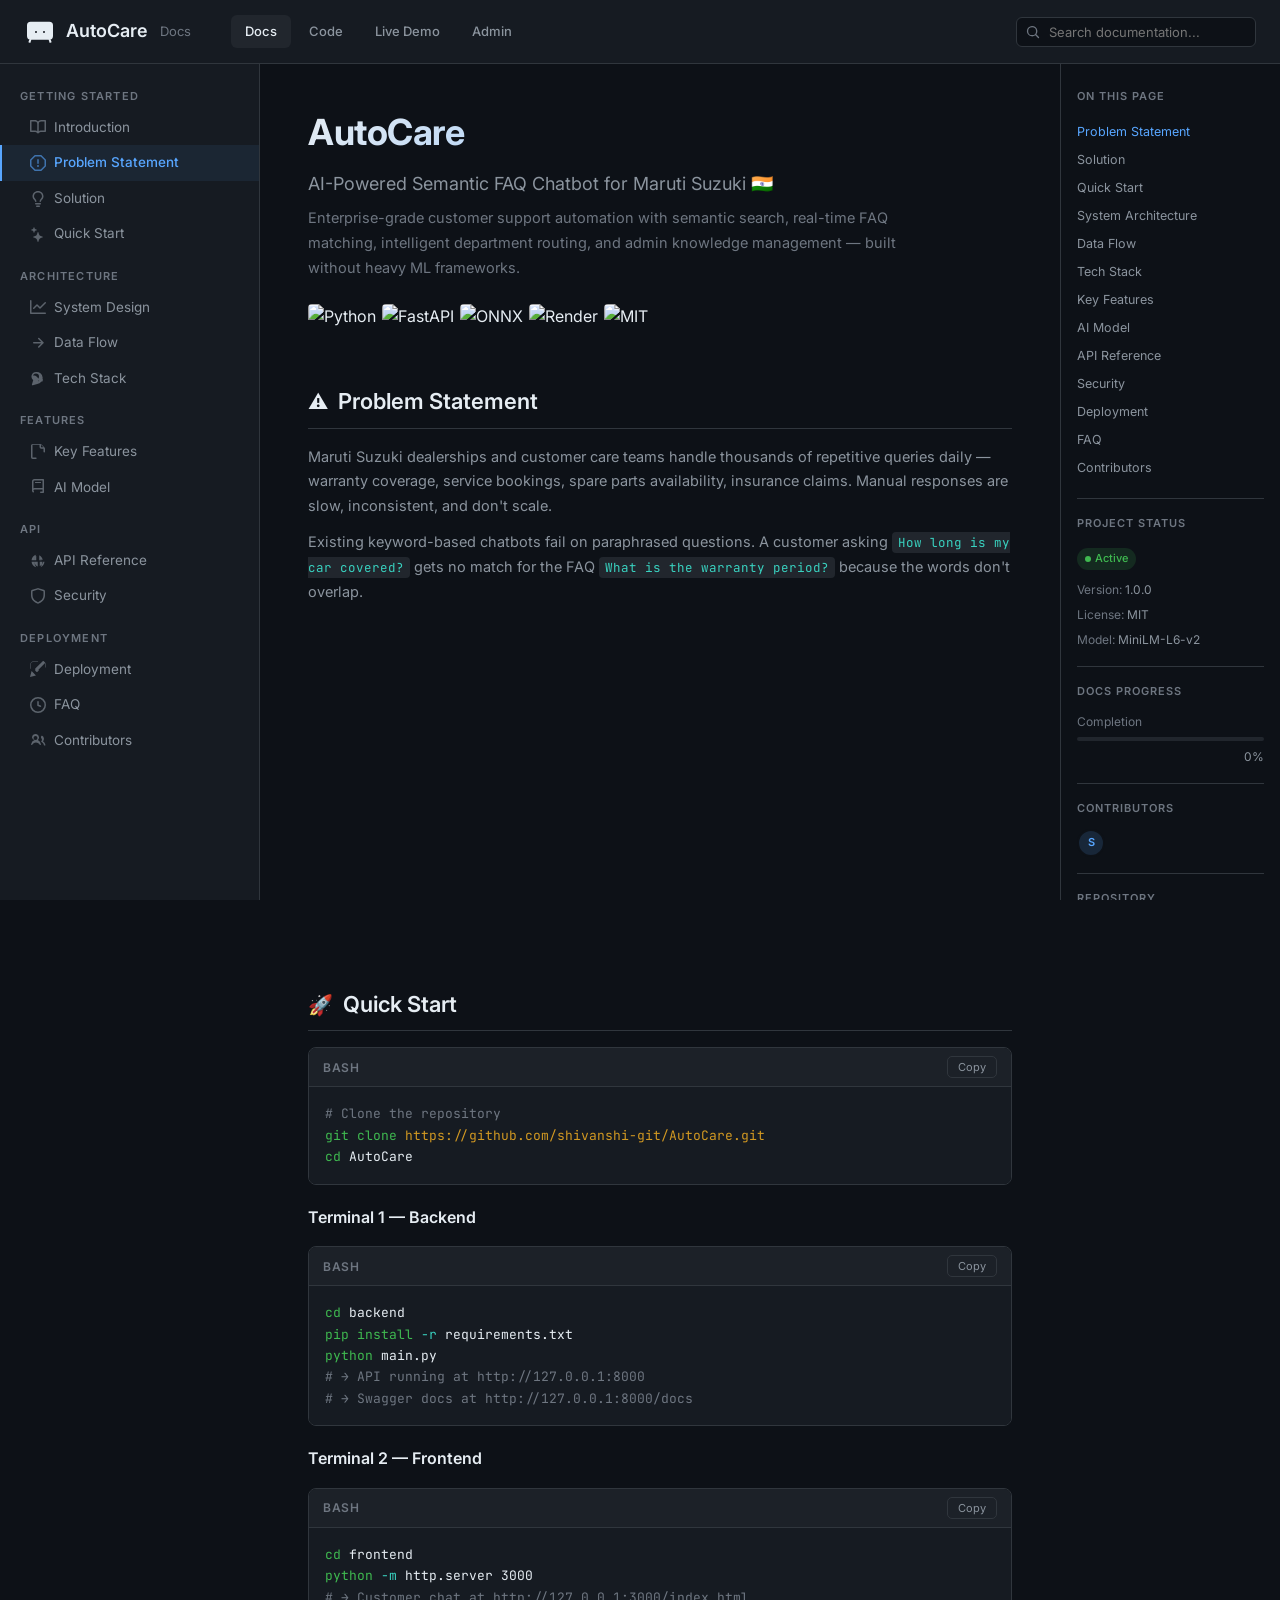
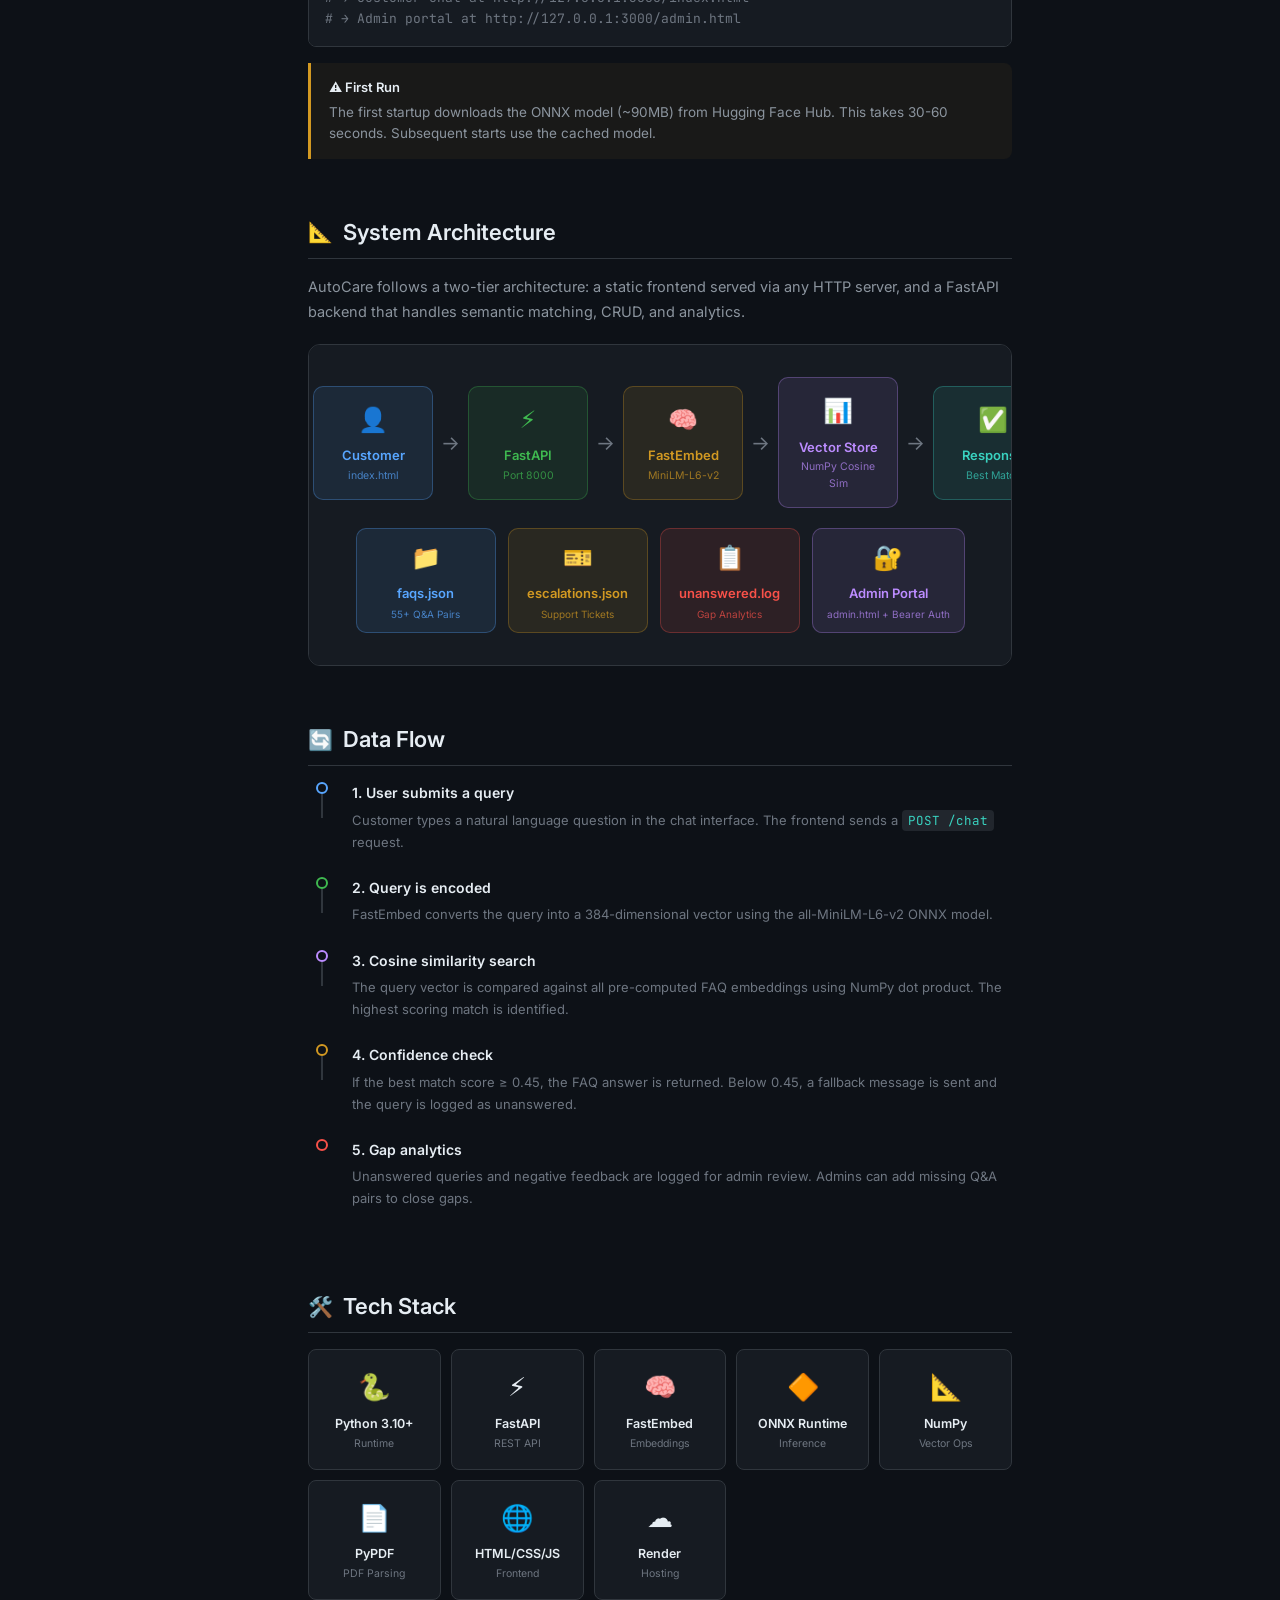
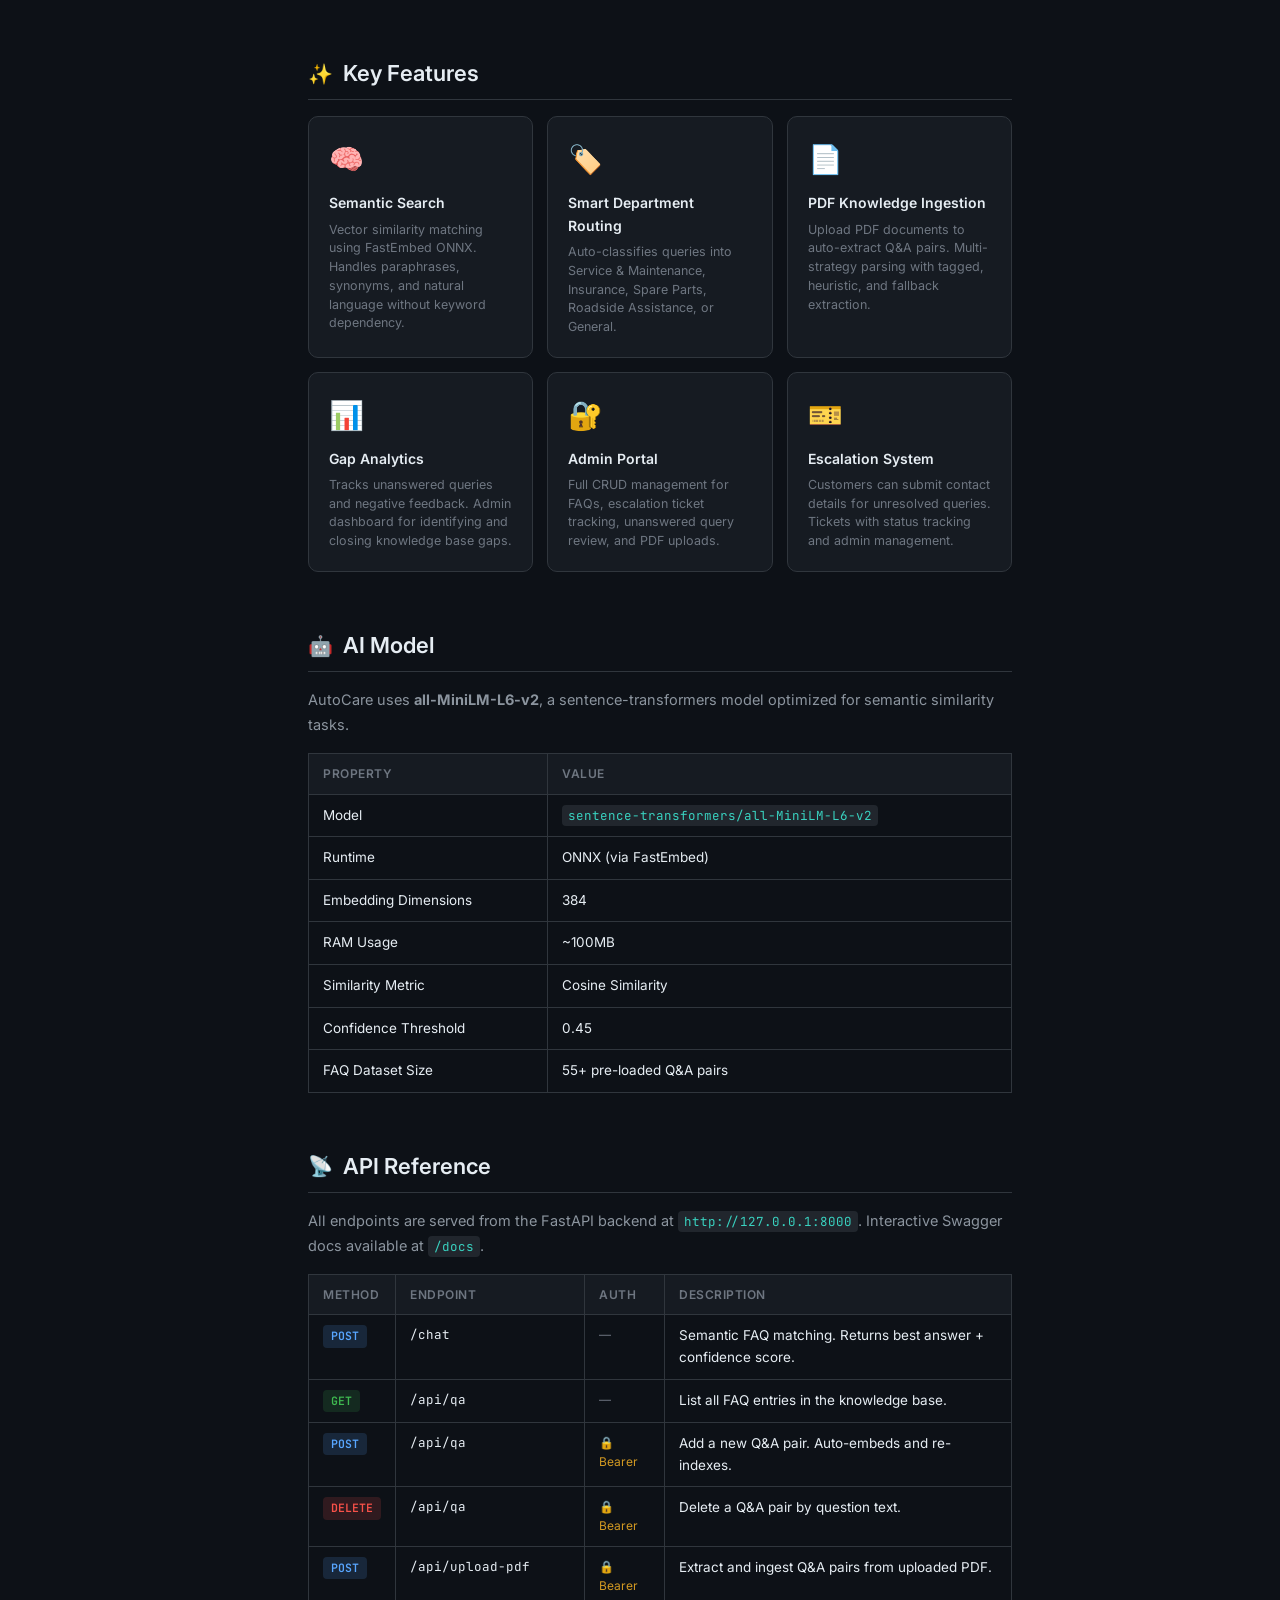
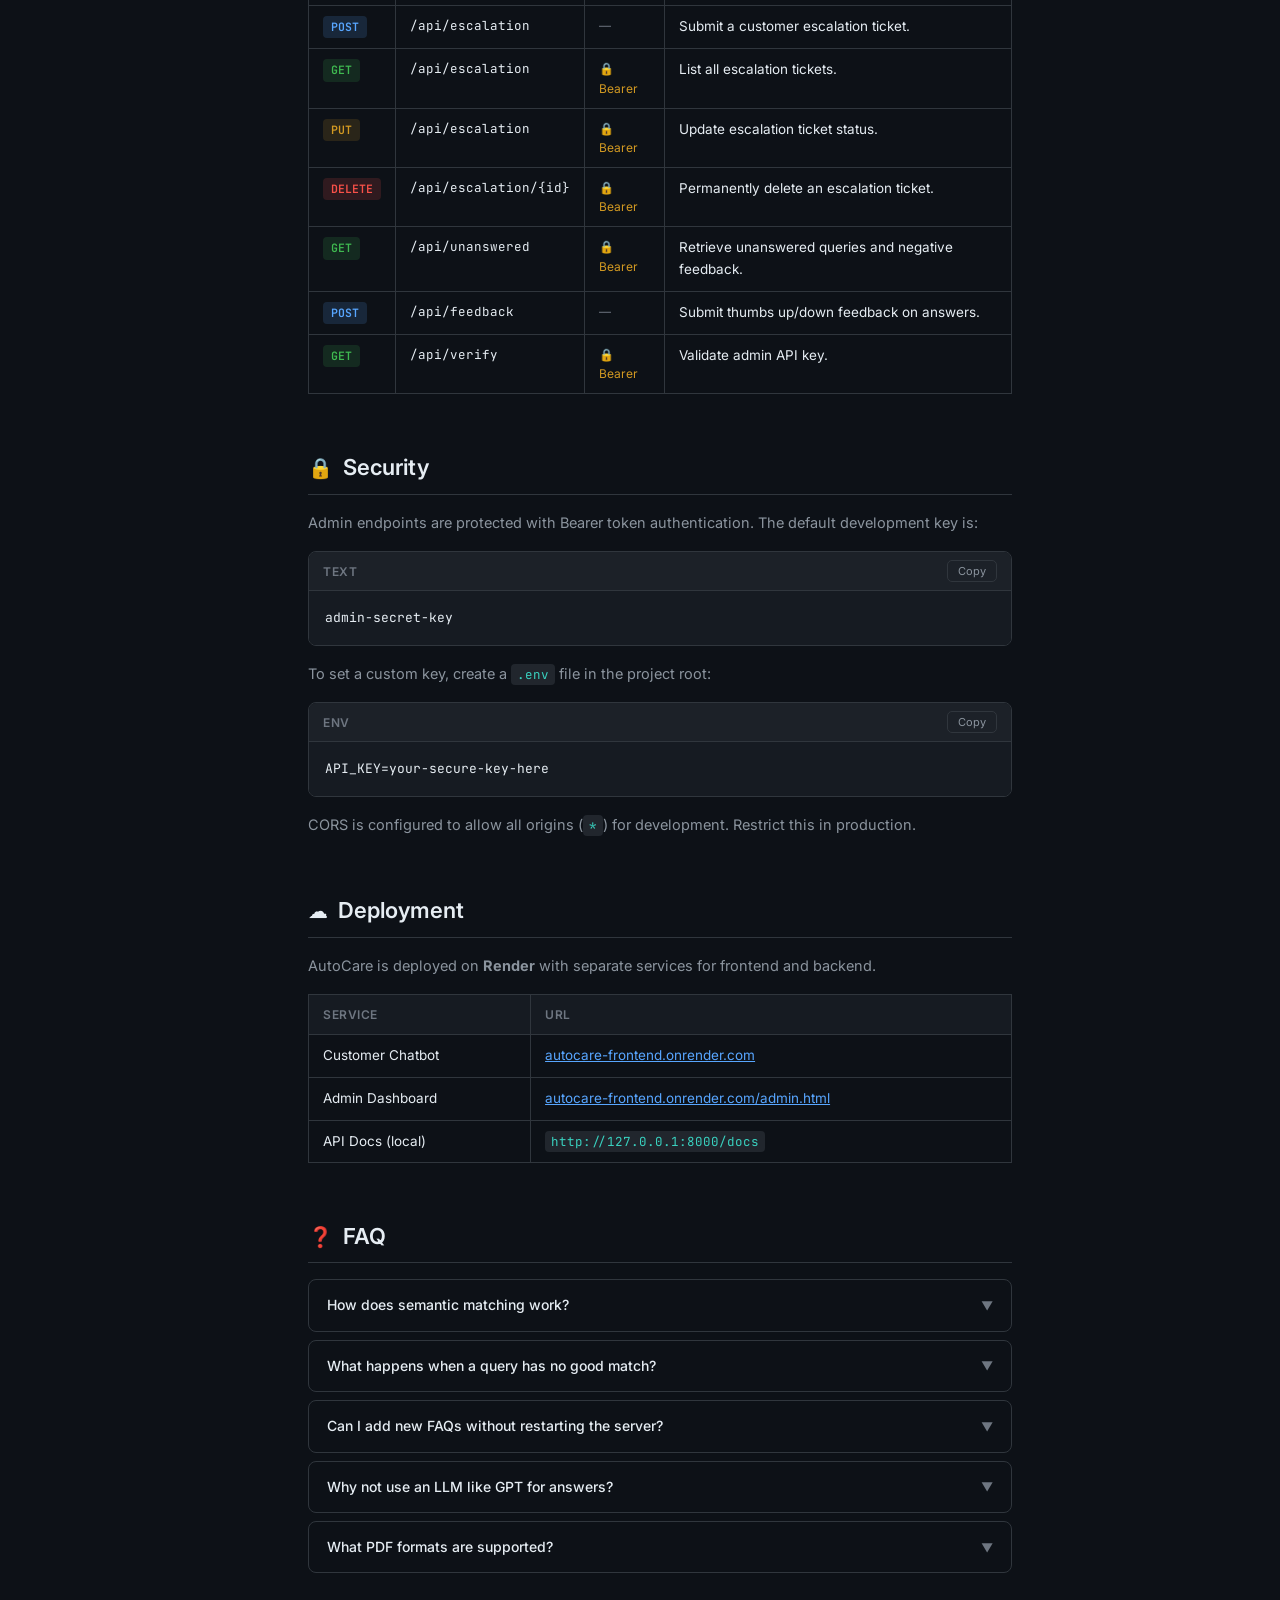
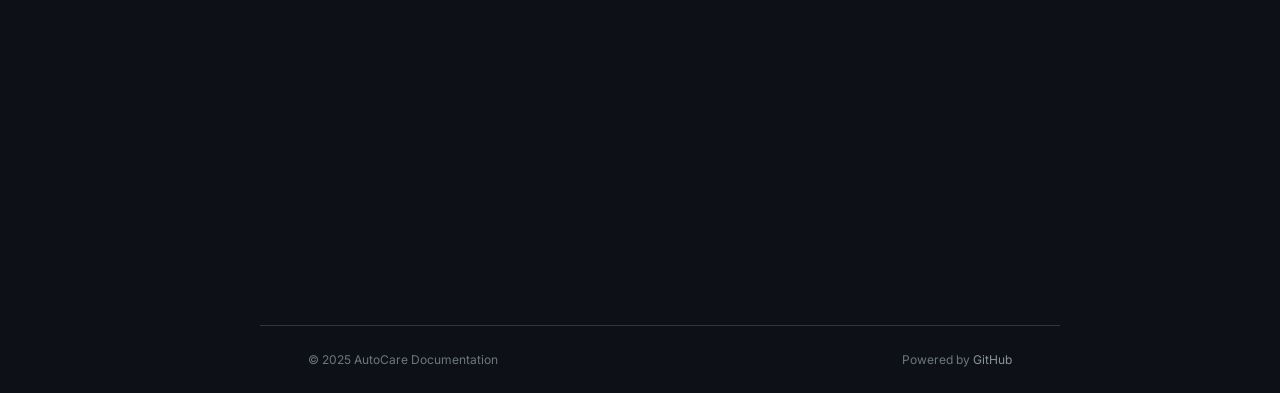
==== docs/index.html @ 1a8a2059 "Add interactive documentation site" ====
<!DOCTYPE html>
<html lang="en">
<head>
<meta charset="UTF-8">
<meta name="viewport" content="width=device-width, initial-scale=1.0">
<title>AutoCare Docs — AI-Powered FAQ Chatbot</title>
<meta name="description" content="Documentation for AutoCare — semantic FAQ matching chatbot and admin portal for Maruti Suzuki.">
<link rel="preconnect" href="https://fonts.googleapis.com">
<link href="https://fonts.googleapis.com/css2?family=Inter:wght@300;400;500;600;700&family=JetBrains+Mono:wght@400;500&display=swap" rel="stylesheet">
<style>
*,*::before,*::after{box-sizing:border-box;margin:0;padding:0}
:root{
  --bg:#0d1117;--bg-secondary:#161b22;--bg-tertiary:#1c2128;--bg-card:#21262d;
  --border:#30363d;--border-light:#484f58;
  --text:#e6edf3;--text-secondary:#8b949e;--text-muted:#6e7681;
  --accent:#58a6ff;--accent-green:#3fb950;--accent-purple:#bc8cff;
  --accent-orange:#d29922;--accent-red:#f85149;--accent-cyan:#39d2c0;
  --accent-pink:#f778ba;
  --code-bg:#161b22;
  --sidebar-w:260px;--right-sidebar-w:220px;--nav-h:64px;
  --font:'Inter',system-ui,-apple-system,sans-serif;
  --mono:'JetBrains Mono','Fira Code',monospace;
}
html{scroll-behavior:smooth;scroll-padding-top:80px}
body{font-family:var(--font);background:var(--bg);color:var(--text);line-height:1.6;overflow-x:hidden}

/* ===== LOADER ===== */
#loader{position:fixed;inset:0;background:var(--bg);z-index:9999;display:flex;align-items:center;justify-content:center;flex-direction:column;gap:20px;transition:opacity .5s,visibility .5s}
#loader.hidden{opacity:0;visibility:hidden}
.loader-spinner{width:44px;height:44px;border:3px solid var(--border);border-top-color:var(--accent);border-radius:50%;animation:spin .8s linear infinite}
.loader-text{color:var(--text-secondary);font-size:14px;letter-spacing:1px}
@keyframes spin{to{transform:rotate(360deg)}}

/* ===== TOP NAV ===== */
.topnav{position:fixed;top:0;left:0;right:0;height:var(--nav-h);background:var(--bg-secondary);border-bottom:1px solid var(--border);display:flex;align-items:center;padding:0 24px;z-index:100;gap:16px;backdrop-filter:blur(12px)}
.topnav-logo{display:flex;align-items:center;gap:10px;text-decoration:none;color:var(--text);font-weight:600;font-size:18px;flex-shrink:0}
.topnav-logo svg{width:32px;height:32px;fill:var(--text)}
.topnav-tabs{display:flex;gap:4px;margin-left:24px}
.topnav-tab{padding:6px 14px;color:var(--text-secondary);text-decoration:none;font-size:13px;font-weight:500;border-radius:6px;transition:all .2s}
.topnav-tab:hover{background:var(--bg-card);color:var(--text)}
.topnav-tab.active{color:var(--text);background:var(--bg-card)}
.topnav-search{margin-left:auto;position:relative;flex-shrink:0}
.topnav-search input{background:var(--bg);border:1px solid var(--border);border-radius:6px;padding:6px 12px 6px 32px;color:var(--text);font-size:13px;width:240px;outline:none;font-family:var(--font);transition:border-color .2s}
.topnav-search input:focus{border-color:var(--accent)}
.topnav-search svg{position:absolute;left:10px;top:50%;transform:translateY(-50%);width:14px;height:14px;fill:var(--text-muted)}

/* ===== LAYOUT ===== */
.layout{display:flex;margin-top:var(--nav-h);min-height:calc(100vh - var(--nav-h))}

/* ===== LEFT SIDEBAR ===== */
.sidebar{position:fixed;top:var(--nav-h);left:0;width:var(--sidebar-w);height:calc(100vh - var(--nav-h));background:var(--bg-secondary);border-right:1px solid var(--border);overflow-y:auto;padding:16px 0;z-index:50;transition:transform .3s}
.sidebar::-webkit-scrollbar{width:4px}
.sidebar::-webkit-scrollbar-thumb{background:var(--border);border-radius:4px}
.sidebar-group{margin-bottom:8px}
.sidebar-group-title{padding:8px 20px 4px;font-size:11px;font-weight:600;text-transform:uppercase;letter-spacing:1.2px;color:var(--text-muted)}
.sidebar-link{display:flex;align-items:center;gap:8px;padding:7px 20px 7px 28px;font-size:13.5px;color:var(--text-secondary);text-decoration:none;border-left:2px solid transparent;transition:all .15s;cursor:pointer}
.sidebar-link:hover{color:var(--text);background:rgba(88,166,255,.06)}
.sidebar-link.active{color:var(--accent);border-left-color:var(--accent);background:rgba(88,166,255,.08);font-weight:500}
.sidebar-link svg{width:16px;height:16px;flex-shrink:0;opacity:.6}

/* ===== MAIN CONTENT ===== */
.main{margin-left:var(--sidebar-w);margin-right:var(--right-sidebar-w);flex:1;padding:40px 48px 80px;max-width:900px;min-width:0}

/* ===== RIGHT SIDEBAR ===== */
.right-sidebar{position:fixed;top:var(--nav-h);right:0;width:var(--right-sidebar-w);height:calc(100vh - var(--nav-h));padding:24px 16px;overflow-y:auto;border-left:1px solid var(--border);background:var(--bg)}
.right-sidebar::-webkit-scrollbar{width:4px}
.right-sidebar::-webkit-scrollbar-thumb{background:var(--border);border-radius:4px}
.right-title{font-size:11px;font-weight:600;text-transform:uppercase;letter-spacing:1px;color:var(--text-muted);margin-bottom:12px}
.right-link{display:block;padding:4px 0;font-size:12.5px;color:var(--text-secondary);text-decoration:none;transition:color .15s}
.right-link:hover,.right-link.active{color:var(--accent)}
.right-divider{border:none;border-top:1px solid var(--border);margin:16px 0}
.right-meta{font-size:12px;color:var(--text-muted);margin-bottom:6px}
.right-meta span{color:var(--text-secondary)}
.status-badge{display:inline-flex;align-items:center;gap:4px;font-size:11px;font-weight:500;padding:2px 8px;border-radius:12px;background:rgba(63,185,80,.15);color:var(--accent-green)}
.status-dot{width:6px;height:6px;border-radius:50%;background:var(--accent-green);animation:pulse-dot 2s infinite}
@keyframes pulse-dot{0%,100%{opacity:1}50%{opacity:.4}}
.contributor-row{display:flex;gap:-4px;margin-top:8px}
.contributor-avatar{width:28px;height:28px;border-radius:50%;background:var(--bg-card);border:2px solid var(--bg);display:flex;align-items:center;justify-content:center;font-size:11px;font-weight:600;color:var(--accent);margin-left:-6px}
.contributor-avatar:first-child{margin-left:0}
.progress-bar{height:4px;background:var(--bg-card);border-radius:4px;overflow:hidden;margin:6px 0}
.progress-fill{height:100%;border-radius:4px;background:linear-gradient(90deg,var(--accent),var(--accent-green));transition:width 1.5s ease}

/* ===== SECTION STYLES ===== */
.section{margin-bottom:56px;opacity:0;transform:translateY(16px);transition:opacity .5s,transform .5s}
.section.visible{opacity:1;transform:translateY(0)}

h1{font-size:36px;font-weight:700;letter-spacing:-.5px;margin-bottom:8px;background:linear-gradient(135deg,var(--text),var(--accent));-webkit-background-clip:text;-webkit-text-fill-color:transparent;background-clip:text}
.subtitle{font-size:18px;color:var(--text-secondary);font-weight:400;margin-bottom:8px}
.description{font-size:14.5px;color:var(--text-muted);line-height:1.7;margin-bottom:24px;max-width:640px}
h2{font-size:22px;font-weight:600;margin-bottom:16px;padding-bottom:8px;border-bottom:1px solid var(--border);display:flex;align-items:center;gap:10px}
h2 .section-icon{font-size:20px}
h3{font-size:16px;font-weight:600;margin:20px 0 10px;color:var(--text)}
p{font-size:14.5px;color:var(--text-secondary);margin-bottom:12px;line-height:1.7}

/* ===== BADGE ROW ===== */
.badge-row{display:flex;flex-wrap:wrap;gap:6px;margin-bottom:28px}
.badge{height:24px;border-radius:4px}

/* ===== ARCHITECTURE DIAGRAM ===== */
.arch-diagram{background:var(--bg-secondary);border:1px solid var(--border);border-radius:12px;padding:32px 24px;margin:20px 0;overflow-x:auto}
.arch-flow{display:flex;align-items:center;justify-content:center;gap:0;flex-wrap:nowrap;min-width:700px}
.arch-node{padding:14px 18px;border-radius:10px;text-align:center;min-width:120px;position:relative;border:1px solid;transition:transform .2s,box-shadow .2s}
.arch-node:hover{transform:translateY(-2px);box-shadow:0 8px 24px rgba(0,0,0,.3)}
.arch-node .node-icon{font-size:24px;margin-bottom:6px}
.arch-node .node-title{font-size:13px;font-weight:600;margin-bottom:2px}
.arch-node .node-sub{font-size:10.5px;opacity:.7}
.node-blue{background:rgba(88,166,255,.1);border-color:rgba(88,166,255,.3);color:var(--accent)}
.node-green{background:rgba(63,185,80,.1);border-color:rgba(63,185,80,.3);color:var(--accent-green)}
.node-orange{background:rgba(210,153,34,.1);border-color:rgba(210,153,34,.3);color:var(--accent-orange)}
.node-purple{background:rgba(188,140,255,.1);border-color:rgba(188,140,255,.3);color:var(--accent-purple)}
.node-cyan{background:rgba(57,210,192,.1);border-color:rgba(57,210,192,.3);color:var(--accent-cyan)}
.node-red{background:rgba(248,81,73,.1);border-color:rgba(248,81,73,.3);color:var(--accent-red)}
.arch-arrow{color:var(--text-muted);font-size:20px;padding:0 8px;flex-shrink:0}
.arch-storage{display:flex;gap:12px;justify-content:center;margin-top:20px;flex-wrap:wrap}
.arch-storage .arch-node{min-width:140px;padding:10px 14px}
.arch-storage .node-sub{font-size:10px}

/* ===== FEATURE CARDS ===== */
.feature-grid{display:grid;grid-template-columns:repeat(auto-fit,minmax(220px,1fr));gap:14px;margin:16px 0}
.feature-card{background:var(--bg-secondary);border:1px solid var(--border);border-radius:10px;padding:20px;transition:all .25s;cursor:default;position:relative;overflow:hidden}
.feature-card::before{content:'';position:absolute;top:0;left:0;right:0;height:2px;background:linear-gradient(90deg,var(--accent),var(--accent-green));opacity:0;transition:opacity .25s}
.feature-card:hover{border-color:var(--border-light);transform:translateY(-2px);box-shadow:0 8px 24px rgba(0,0,0,.2)}
.feature-card:hover::before{opacity:1}
.feature-icon{font-size:28px;margin-bottom:10px}
.feature-card h4{font-size:14px;font-weight:600;margin-bottom:6px}
.feature-card p{font-size:12.5px;color:var(--text-muted);margin:0;line-height:1.5}

/* ===== CODE BLOCKS ===== */
.code-block{position:relative;margin:16px 0;border-radius:8px;overflow:hidden;border:1px solid var(--border)}
.code-header{display:flex;align-items:center;justify-content:space-between;padding:8px 14px;background:var(--bg-tertiary);border-bottom:1px solid var(--border);font-size:12px;color:var(--text-muted)}
.code-header .lang{font-weight:600;text-transform:uppercase;letter-spacing:.5px}
.copy-btn{background:none;border:1px solid var(--border);border-radius:5px;color:var(--text-secondary);font-size:11px;padding:3px 10px;cursor:pointer;font-family:var(--font);transition:all .2s}
.copy-btn:hover{border-color:var(--accent);color:var(--accent)}
.copy-btn.copied{color:var(--accent-green);border-color:var(--accent-green)}
pre{background:var(--code-bg);padding:16px;overflow-x:auto;margin:0;font-family:var(--mono);font-size:13px;line-height:1.65;color:var(--text)}
pre .comment{color:var(--text-muted)}
pre .cmd{color:var(--accent-green)}
pre .flag{color:var(--accent-cyan)}
pre .url{color:var(--accent-orange)}
pre .string{color:var(--accent-cyan)}

/* ===== TABLES ===== */
.api-table{width:100%;border-collapse:collapse;font-size:13.5px;margin:16px 0}
.api-table th{text-align:left;padding:10px 14px;background:var(--bg-secondary);border:1px solid var(--border);font-weight:600;font-size:12px;text-transform:uppercase;letter-spacing:.5px;color:var(--text-muted)}
.api-table td{padding:10px 14px;border:1px solid var(--border);vertical-align:top}
.api-table tr:hover td{background:rgba(88,166,255,.03)}
.method{font-family:var(--mono);font-size:11.5px;font-weight:600;padding:2px 8px;border-radius:4px;display:inline-block}
.method-get{background:rgba(63,185,80,.15);color:var(--accent-green)}
.method-post{background:rgba(88,166,255,.15);color:var(--accent)}
.method-put{background:rgba(210,153,34,.15);color:var(--accent-orange)}
.method-delete{background:rgba(248,81,73,.15);color:var(--accent-red)}
.api-path{font-family:var(--mono);font-size:12.5px;color:var(--text)}
.auth-yes{color:var(--accent-orange);font-size:12px}
.auth-no{color:var(--text-muted);font-size:12px}

/* ===== TECH STACK ===== */
.tech-grid{display:grid;grid-template-columns:repeat(auto-fill,minmax(130px,1fr));gap:10px;margin:16px 0}
.tech-card{background:var(--bg-secondary);border:1px solid var(--border);border-radius:8px;padding:16px 12px;text-align:center;transition:all .2s}
.tech-card:hover{border-color:var(--border-light);transform:translateY(-1px)}
.tech-card .tech-emoji{font-size:26px;margin-bottom:6px}
.tech-card .tech-name{font-size:12.5px;font-weight:600;margin-bottom:2px}
.tech-card .tech-desc{font-size:10.5px;color:var(--text-muted)}

/* ===== DATA FLOW ===== */
.flow-steps{display:flex;flex-direction:column;gap:0;margin:16px 0}
.flow-step{display:flex;align-items:flex-start;gap:16px;position:relative}
.flow-step-line{width:28px;display:flex;flex-direction:column;align-items:center;flex-shrink:0}
.flow-dot{width:12px;height:12px;border-radius:50%;border:2px solid var(--accent);background:var(--bg);z-index:1;flex-shrink:0}
.flow-dot.green{border-color:var(--accent-green)}
.flow-dot.purple{border-color:var(--accent-purple)}
.flow-dot.orange{border-color:var(--accent-orange)}
.flow-dot.red{border-color:var(--accent-red)}
.flow-connector{width:2px;flex:1;background:var(--border);min-height:24px}
.flow-content{padding-bottom:24px;flex:1}
.flow-content h4{font-size:14px;font-weight:600;margin-bottom:4px}
.flow-content p{font-size:13px;color:var(--text-muted);margin:0}

/* ===== ALERT/CALLOUT ===== */
.callout{border-left:3px solid;border-radius:0 8px 8px 0;padding:14px 18px;margin:16px 0;font-size:13.5px}
.callout-info{border-color:var(--accent);background:rgba(88,166,255,.06);color:var(--text-secondary)}
.callout-warn{border-color:var(--accent-orange);background:rgba(210,153,34,.06);color:var(--text-secondary)}
.callout-title{font-weight:600;color:var(--text);margin-bottom:4px;display:flex;align-items:center;gap:6px;font-size:13px}
.inline-code{font-family:var(--mono);font-size:12.5px;background:var(--bg-card);padding:2px 6px;border-radius:4px;color:var(--accent-cyan)}

/* ===== FAQ ===== */
.faq-item{border:1px solid var(--border);border-radius:8px;margin-bottom:8px;overflow:hidden;transition:border-color .2s}
.faq-item:hover{border-color:var(--border-light)}
.faq-q{padding:14px 18px;font-size:14px;font-weight:500;cursor:pointer;display:flex;align-items:center;justify-content:space-between;transition:background .15s;user-select:none}
.faq-q:hover{background:rgba(88,166,255,.04)}
.faq-arrow{font-size:12px;color:var(--text-muted);transition:transform .25s}
.faq-item.open .faq-arrow{transform:rotate(180deg)}
.faq-a{max-height:0;overflow:hidden;transition:max-height .3s ease;padding:0 18px}
.faq-item.open .faq-a{max-height:200px;padding:0 18px 14px}
.faq-a p{font-size:13px;color:var(--text-muted);margin:0}

/* ===== FOOTER ===== */
.footer{margin-left:var(--sidebar-w);margin-right:var(--right-sidebar-w);padding:24px 48px;border-top:1px solid var(--border);display:flex;align-items:center;justify-content:space-between;font-size:12px;color:var(--text-muted)}
.footer a{color:var(--text-secondary);text-decoration:none}
.footer a:hover{color:var(--accent)}

/* ===== SCROLLBAR ===== */
::-webkit-scrollbar{width:8px;height:8px}
::-webkit-scrollbar-track{background:var(--bg)}
::-webkit-scrollbar-thumb{background:var(--border);border-radius:4px}
::-webkit-scrollbar-thumb:hover{background:var(--border-light)}

/* ===== RESPONSIVE ===== */
@media(max-width:1100px){
  .right-sidebar{display:none}
  .main{margin-right:0}
}
@media(max-width:800px){
  .sidebar{transform:translateX(-100%)}
  .sidebar.mobile-open{transform:translateX(0)}
  .main{margin-left:0;padding:24px 20px 60px}
  .topnav-tabs{display:none}
  .footer{margin-left:0;margin-right:0;padding:24px 20px}
  .mobile-toggle{display:flex !important}
}
.mobile-toggle{display:none;background:none;border:none;color:var(--text);cursor:pointer;padding:4px}
</style>
</head>
<body>

<!-- LOADER -->
<div id="loader">
  <div class="loader-spinner"></div>
  <div class="loader-text">Loading AutoCare Docs</div>
</div>

<!-- TOP NAV -->
<nav class="topnav">
  <button class="mobile-toggle" onclick="document.querySelector('.sidebar').classList.toggle('mobile-open')">
    <svg width="20" height="20" viewBox="0 0 16 16" fill="currentColor"><path d="M1 2.75A.75.75 0 0 1 1.75 2h12.5a.75.75 0 0 1 0 1.5H1.75A.75.75 0 0 1 1 2.75Zm0 5A.75.75 0 0 1 1.75 7h12.5a.75.75 0 0 1 0 1.5H1.75A.75.75 0 0 1 1 7.75ZM1.75 12h12.5a.75.75 0 0 1 0 1.5H1.75a.75.75 0 0 1 0-1.5Z"/></svg>
  </button>
  <a href="#" class="topnav-logo">
    <svg viewBox="0 0 24 24" fill="none" stroke="currentColor" stroke-width="1.5"><path d="M5 17h14M5 17a2 2 0 0 1-2-2V7a2 2 0 0 1 2-2h14a2 2 0 0 1 2 2v8a2 2 0 0 1-2 2M5 17l-1 3m15-3l1 3M9 13.5a1.5 1.5 0 1 0 0-3 1.5 1.5 0 0 0 0 3ZM15 13.5a1.5 1.5 0 1 0 0-3 1.5 1.5 0 0 0 0 3Z"/></svg>
    AutoCare <span style="font-weight:400;color:var(--text-muted);font-size:13px;margin-left:2px">Docs</span>
  </a>
  <div class="topnav-tabs">
    <a href="#" class="topnav-tab active">Docs</a>
    <a href="https://github.com/shivanshi-git/AutoCare" target="_blank" class="topnav-tab">Code</a>
    <a href="https://autocare-frontend.onrender.com/" target="_blank" class="topnav-tab">Live Demo</a>
    <a href="https://autocare-frontend.onrender.com/admin.html" target="_blank" class="topnav-tab">Admin</a>
  </div>
  <div class="topnav-search">
    <svg viewBox="0 0 16 16"><path d="M10.68 11.74a6 6 0 0 1-7.922-8.982 6 6 0 0 1 8.982 7.922l3.04 3.04a.749.749 0 1 1-1.06 1.06l-3.04-3.04ZM11.5 7a4.499 4.499 0 1 0-8.997 0A4.499 4.499 0 0 0 11.5 7Z"/></svg>
    <input type="text" placeholder="Search documentation..." id="searchInput">
  </div>
</nav>

<!-- LAYOUT -->
<div class="layout">

  <!-- LEFT SIDEBAR -->
  <aside class="sidebar" id="sidebar">
    <div class="sidebar-group">
      <div class="sidebar-group-title">Getting Started</div>
      <a class="sidebar-link active" data-section="introduction" onclick="navigateTo('introduction')">
        <svg viewBox="0 0 16 16" fill="currentColor"><path d="M0 1.75A.75.75 0 0 1 .75 1h4.253c1.227 0 2.317.59 3 1.501A3.744 3.744 0 0 1 11.006 1h4.245a.75.75 0 0 1 .75.75v10.5a.75.75 0 0 1-.75.75h-4.507a2.25 2.25 0 0 0-1.591.659l-.622.621a.75.75 0 0 1-1.06 0l-.623-.621A2.25 2.25 0 0 0 5.258 13H.75a.75.75 0 0 1-.75-.75Zm7.251 10.324.004-5.073-.002-2.253A2.25 2.25 0 0 0 5.003 2.5H1.5v9h3.757a3.75 3.75 0 0 1 1.994.574ZM8.755 4.75l-.004 7.322a3.752 3.752 0 0 1 1.992-.572H14.5v-9h-3.495a2.25 2.25 0 0 0-2.25 2.25Z"/></svg>
        Introduction
      </a>
      <a class="sidebar-link" data-section="problem" onclick="navigateTo('problem')">
        <svg viewBox="0 0 16 16" fill="currentColor"><path d="M4.47.22A.749.749 0 0 1 5 0h6c.199 0 .389.079.53.22l4.25 4.25c.141.14.22.331.22.53v6a.749.749 0 0 1-.22.53l-4.25 4.25A.749.749 0 0 1 11 16H5a.749.749 0 0 1-.53-.22L.22 11.53A.749.749 0 0 1 0 11V5c0-.199.079-.389.22-.53Zm.84 1.28L1.5 5.31v5.38l3.81 3.81h5.38l3.81-3.81V5.31L10.69 1.5ZM8 4a.75.75 0 0 1 .75.75v3.5a.75.75 0 0 1-1.5 0v-3.5A.75.75 0 0 1 8 4Zm0 8a1 1 0 1 1 0-2 1 1 0 0 1 0 2Z"/></svg>
        Problem Statement
      </a>
      <a class="sidebar-link" data-section="solution" onclick="navigateTo('solution')">
        <svg viewBox="0 0 16 16" fill="currentColor"><path d="M8 1.5c-2.363 0-4 1.69-4 3.75 0 .984.424 1.625.984 2.304l.214.253c.223.264.47.556.673.848.284.411.537.896.621 1.49a.75.75 0 0 1-1.484.211c-.04-.282-.163-.547-.37-.847a8.456 8.456 0 0 0-.542-.68c-.084-.1-.173-.205-.268-.32C3.201 7.75 2.5 6.766 2.5 5.25 2.5 2.31 4.863 0 8 0s5.5 2.31 5.5 5.25c0 1.516-.701 2.5-1.328 3.259-.095.115-.184.22-.268.319-.207.245-.383.453-.541.681-.208.3-.33.565-.37.847a.751.751 0 0 1-1.485-.212c.084-.593.337-1.078.621-1.489.203-.292.45-.584.673-.848.075-.088.147-.173.213-.253.561-.679.985-1.32.985-2.304 0-2.06-1.637-3.75-4-3.75ZM5.75 12h4.5a.75.75 0 0 1 0 1.5h-4.5a.75.75 0 0 1 0-1.5ZM6 15.25a.75.75 0 0 1 .75-.75h2.5a.75.75 0 0 1 0 1.5h-2.5a.75.75 0 0 1-.75-.75Z"/></svg>
        Solution
      </a>
      <a class="sidebar-link" data-section="quickstart" onclick="navigateTo('quickstart')">
        <svg viewBox="0 0 16 16" fill="currentColor"><path d="M7.657 6.247c.11-.33.576-.33.686 0l.645 1.937a2.89 2.89 0 0 0 1.829 1.828l1.936.645c.33.11.33.576 0 .686l-1.937.645a2.89 2.89 0 0 0-1.828 1.829l-.645 1.936a.361.361 0 0 1-.686 0l-.645-1.937a2.89 2.89 0 0 0-1.828-1.828l-1.937-.645a.361.361 0 0 1 0-.686l1.937-.645a2.89 2.89 0 0 0 1.828-1.829ZM3.794 1.148a.217.217 0 0 1 .412 0l.387 1.162c.173.518.545.89 1.063 1.063l1.162.387a.217.217 0 0 1 0 .412l-1.162.387A1.734 1.734 0 0 0 4.593 5.62l-.387 1.162a.217.217 0 0 1-.412 0L3.407 5.62a1.734 1.734 0 0 0-1.063-1.063l-1.162-.387a.217.217 0 0 1 0-.412l1.162-.387A1.734 1.734 0 0 0 3.407 2.31Z"/></svg>
        Quick Start
      </a>
    </div>
    <div class="sidebar-group">
      <div class="sidebar-group-title">Architecture</div>
      <a class="sidebar-link" data-section="architecture" onclick="navigateTo('architecture')">
        <svg viewBox="0 0 16 16" fill="currentColor"><path d="M1.5 1.75V13.5h13.75a.75.75 0 0 1 0 1.5H.75a.75.75 0 0 1-.75-.75V1.75a.75.75 0 0 1 1.5 0Zm14.28 2.53-5.25 5.25a.75.75 0 0 1-1.06 0L7 7.06 4.28 9.78a.751.751 0 0 1-1.042-.018.751.751 0 0 1-.018-1.042l3.25-3.25a.75.75 0 0 1 1.06 0L10 7.94l4.72-4.72a.751.751 0 0 1 1.042.018.751.751 0 0 1 .018 1.042Z"/></svg>
        System Design
      </a>
      <a class="sidebar-link" data-section="dataflow" onclick="navigateTo('dataflow')">
        <svg viewBox="0 0 16 16" fill="currentColor"><path d="M8.22 2.97a.75.75 0 0 1 1.06 0l4.25 4.25a.75.75 0 0 1 0 1.06l-4.25 4.25a.751.751 0 0 1-1.042-.018.751.751 0 0 1-.018-1.042l2.97-2.97H3.75a.75.75 0 0 1 0-1.5h7.44L8.22 4.03a.75.75 0 0 1 0-1.06Z"/></svg>
        Data Flow
      </a>
      <a class="sidebar-link" data-section="techstack" onclick="navigateTo('techstack')">
        <svg viewBox="0 0 16 16" fill="currentColor"><path d="M9 5.5a3 3 0 1 1-6 0 3 3 0 0 1 6 0Zm-.79 5.373A4.501 4.501 0 0 0 1.5 5.5a4.5 4.5 0 0 0 6.71 3.912.749.749 0 0 1 .553-.063l3.7 1.106.552-1.845-1.478-1.478a.75.75 0 0 1-.19-.726ZM6 1a4.5 4.5 0 0 0-2.764 8.049l-1.297 4.333a.75.75 0 0 0 .95.944l4.333-1.297A4.5 4.5 0 0 0 6 1Z"/></svg>
        Tech Stack
      </a>
    </div>
    <div class="sidebar-group">
      <div class="sidebar-group-title">Features</div>
      <a class="sidebar-link" data-section="features" onclick="navigateTo('features')">
        <svg viewBox="0 0 16 16" fill="currentColor"><path d="M2.5 1.75v11.5c0 .138.112.25.25.25h3.17a.75.75 0 0 1 0 1.5H2.75A1.75 1.75 0 0 1 1 13.25V1.75C1 .784 1.784 0 2.75 0h7.586c.464 0 .909.184 1.237.513l2.914 2.914c.329.328.513.773.513 1.237v3.086a.75.75 0 0 1-1.5 0V4.75h-2.25A1.75 1.75 0 0 1 9.5 3V.75H2.75a.25.25 0 0 0-.25.25ZM11 .75v2.25c0 .138.112.25.25.25h2.25L11 .75Z"/></svg>
        Key Features
      </a>
      <a class="sidebar-link" data-section="aimodel" onclick="navigateTo('aimodel')">
        <svg viewBox="0 0 16 16" fill="currentColor"><path d="M2 2.5A2.5 2.5 0 0 1 4.5 0h8.75a.75.75 0 0 1 .75.75v12.5a.75.75 0 0 1-.75.75h-2.5a.75.75 0 0 1 0-1.5h1.75v-2h-8a1 1 0 0 0-.714 1.7.75.75 0 1 1-1.072 1.05A2.495 2.495 0 0 1 2 11.5Zm10.5-1h-8a1 1 0 0 0-1 1v6.708A2.486 2.486 0 0 1 4.5 9h8ZM5 3.25a.25.25 0 0 1 .25-.25h5.5a.25.25 0 0 1 .25.25v.5a.25.25 0 0 1-.25.25h-5.5A.25.25 0 0 1 5 3.75Z"/></svg>
        AI Model
      </a>
    </div>
    <div class="sidebar-group">
      <div class="sidebar-group-title">API</div>
      <a class="sidebar-link" data-section="api" onclick="navigateTo('api')">
        <svg viewBox="0 0 16 16" fill="currentColor"><path d="M1.543 7.25h2.733c.144-2.074.866-3.756 1.58-4.948.12-.197.237-.381.348-.55A6.498 6.498 0 0 0 1.543 7.25ZM2.733 8.75H1.543a6.498 6.498 0 0 0 4.69 5.503 11.95 11.95 0 0 1-.33-.53c-.727-1.222-1.468-2.94-1.617-4.973h-.553Zm1.504 0h3.514V13.5c-.663-.06-1.457-.497-2.283-1.636-.452-.625-.832-1.397-1.12-2.258-.037-.11-.072-.221-.111-.356Zm5.018 0h3.202c-.149 2.033-.89 3.751-1.617 4.972a12.37 12.37 0 0 1-.329.531A6.498 6.498 0 0 0 14.457 8.75h-1.19c-.042.135-.077.246-.114.356-.288.861-.668 1.633-1.12 2.258-.826 1.139-1.62 1.576-2.283 1.636V8.75Zm3.202-1.5h-3.2V2.5c.663.06 1.457.497 2.283 1.636.452.625.832 1.397 1.12 2.258.037.11.071.221.111.356H9.255Zm-4.714 0H4.24c.149-2.033.89-3.751 1.617-4.972.107-.18.22-.35.33-.53A6.498 6.498 0 0 0 1.543 7.25h1.19c.043-.135.077-.246.114-.356.288-.861.668-1.633 1.12-2.258C4.793 3.497 5.587 3.06 6.25 3v4.25h-.486Z"/></svg>
        API Reference
      </a>
      <a class="sidebar-link" data-section="security" onclick="navigateTo('security')">
        <svg viewBox="0 0 16 16" fill="currentColor"><path d="M7.467.133a1.748 1.748 0 0 1 1.066 0l5.25 1.68A1.75 1.75 0 0 1 15 3.48V7c0 1.566-.32 3.182-1.303 4.682-.983 1.498-2.585 2.813-5.032 3.855a1.697 1.697 0 0 1-1.33 0c-2.447-1.042-4.049-2.357-5.032-3.855C1.32 10.182 1 8.566 1 7V3.48a1.75 1.75 0 0 1 1.217-1.667Zm.61 1.429a.25.25 0 0 0-.153 0l-5.25 1.68a.25.25 0 0 0-.174.238V7c0 1.358.275 2.666 1.057 3.86.784 1.194 2.121 2.34 4.366 3.297a.2.2 0 0 0 .154 0c2.245-.956 3.582-2.104 4.366-3.298C13.225 9.666 13.5 8.36 13.5 7V3.48a.251.251 0 0 0-.174-.237Z"/></svg>
        Security
      </a>
    </div>
    <div class="sidebar-group">
      <div class="sidebar-group-title">Deployment</div>
      <a class="sidebar-link" data-section="deployment" onclick="navigateTo('deployment')">
        <svg viewBox="0 0 16 16" fill="currentColor"><path d="M1 7.775V2.75C1 1.784 1.784 1 2.75 1h5.025l.5-.5h-5.525C1.784.5.5 1.784.5 2.75v5.025ZM1.573 10.024l-1.573 5.976 5.976-1.573ZM9.15 1H13.25C14.216 1 15 1.784 15 2.75v4.1l.5-.5V2.75c0-.966-.784-1.75-1.75-1.75H9.65Z"/><path d="m5.258 7.51.052.053 7.4-7.4a.749.749 0 0 1 1.06 0l1.06 1.06a.749.749 0 0 1 0 1.06l-7.4 7.4.053.053 1.06-1.06a.749.749 0 0 1 0 1.06l-1.06 1.06a.749.749 0 0 1-1.06 0L5.258 9.63Z"/></svg>
        Deployment
      </a>
      <a class="sidebar-link" data-section="faq" onclick="navigateTo('faq')">
        <svg viewBox="0 0 16 16" fill="currentColor"><path d="M8 0a8 8 0 1 1 0 16A8 8 0 0 1 8 0ZM1.5 8a6.5 6.5 0 1 0 13 0 6.5 6.5 0 0 0-13 0Zm7.25-3.25v2.992l2.028.812a.75.75 0 0 1-.557 1.392l-2.5-1A.751.751 0 0 1 7.25 8.25v-3.5a.75.75 0 0 1 1.5 0Z"/></svg>
        FAQ
      </a>
      <a class="sidebar-link" data-section="contributors" onclick="navigateTo('contributors')">
        <svg viewBox="0 0 16 16" fill="currentColor"><path d="M2 5.5a3.5 3.5 0 1 1 5.898 2.549 5.508 5.508 0 0 1 3.034 4.084.75.75 0 1 1-1.482.235 4.001 4.001 0 0 0-6.9 0 .75.75 0 0 1-1.482-.236A5.507 5.507 0 0 1 4.6 8.049 3.5 3.5 0 0 1 2 5.5ZM5.5 4a2 2 0 1 0 0 4 2 2 0 0 0 0-4Zm5.667.083a.75.75 0 0 1 1.032-.25 3.501 3.501 0 0 1 .78 5.396 5.49 5.49 0 0 1 2.404 3.404.75.75 0 0 1-1.462.342 3.99 3.99 0 0 0-2.265-2.867.75.75 0 0 1-.258-1.143 2.001 2.001 0 0 0-.018-2.632.75.75 0 0 1-.25-1.032Z"/></svg>
        Contributors
      </a>
    </div>
  </aside>

  <!-- MAIN CONTENT -->
  <main class="main" id="mainContent">

    <!-- INTRODUCTION -->
    <div class="section" id="introduction">
      <h1>AutoCare</h1>
      <div class="subtitle">AI-Powered Semantic FAQ Chatbot for Maruti Suzuki 🇮🇳</div>
      <p class="description">Enterprise-grade customer support automation with semantic search, real-time FAQ matching, intelligent department routing, and admin knowledge management — built without heavy ML frameworks.</p>
      <div class="badge-row">
        <img class="badge" src="https://img.shields.io/badge/Python-3.10+-3776AB?style=flat-square&logo=python&logoColor=white" alt="Python">
        <img class="badge" src="https://img.shields.io/badge/FastAPI-009688?style=flat-square&logo=fastapi&logoColor=white" alt="FastAPI">
        <img class="badge" src="https://img.shields.io/badge/FastEmbed-ONNX-FF6F00?style=flat-square&logo=onnx&logoColor=white" alt="ONNX">
        <img class="badge" src="https://img.shields.io/badge/Render-Deployed-46E3B7?style=flat-square&logo=render&logoColor=white" alt="Render">
        <img class="badge" src="https://img.shields.io/badge/License-MIT-green?style=flat-square" alt="MIT">
      </div>
    </div>

    <!-- PROBLEM -->
    <div class="section" id="problem">
      <h2><span class="section-icon">⚠️</span> Problem Statement</h2>
      <p>Maruti Suzuki dealerships and customer care teams handle thousands of repetitive queries daily — warranty coverage, service bookings, spare parts availability, insurance claims. Manual responses are slow, inconsistent, and don't scale.</p>
      <p>Existing keyword-based chatbots fail on paraphrased questions. A customer asking <span class="inline-code">How long is my car covered?</span> gets no match for the FAQ <span class="inline-code">What is the warranty period?</span> because the words don't overlap.</p>
    </div>

    <!-- SOLUTION -->
    <div class="section" id="solution">
      <h2><span class="section-icon">💡</span> Solution</h2>
      <p>AutoCare uses <strong>semantic vector similarity</strong> instead of keyword matching. Every FAQ question is encoded into a 384-dimensional embedding using FastEmbed's ONNX runtime. User queries are encoded the same way and compared using cosine similarity — meaning paraphrases, synonyms, and natural language all work.</p>
      <div class="callout callout-info">
        <div class="callout-title">💡 Why FastEmbed over PyTorch?</div>
        FastEmbed uses ONNX Runtime (~100MB RAM) instead of PyTorch (~500MB+). Same model quality, 5x lighter footprint. Ideal for free-tier hosting like Render.
      </div>
    </div>

    <!-- QUICK START -->
    <div class="section" id="quickstart">
      <h2><span class="section-icon">🚀</span> Quick Start</h2>
      <div class="code-block">
        <div class="code-header">
          <span class="lang">bash</span>
          <button class="copy-btn" onclick="copyCode(this)">Copy</button>
        </div>
        <pre><span class="comment"># Clone the repository</span>
<span class="cmd">git clone</span> <span class="url">https://github.com/shivanshi-git/AutoCare.git</span>
<span class="cmd">cd</span> AutoCare</pre>
      </div>
      <h3>Terminal 1 — Backend</h3>
      <div class="code-block">
        <div class="code-header">
          <span class="lang">bash</span>
          <button class="copy-btn" onclick="copyCode(this)">Copy</button>
        </div>
        <pre><span class="cmd">cd</span> backend
<span class="cmd">pip install</span> <span class="flag">-r</span> requirements.txt
<span class="cmd">python</span> main.py
<span class="comment"># → API running at http://127.0.0.1:8000</span>
<span class="comment"># → Swagger docs at http://127.0.0.1:8000/docs</span></pre>
      </div>
      <h3>Terminal 2 — Frontend</h3>
      <div class="code-block">
        <div class="code-header">
          <span class="lang">bash</span>
          <button class="copy-btn" onclick="copyCode(this)">Copy</button>
        </div>
        <pre><span class="cmd">cd</span> frontend
<span class="cmd">python</span> <span class="flag">-m</span> http.server 3000
<span class="comment"># → Customer chat at http://127.0.0.1:3000/index.html</span>
<span class="comment"># → Admin portal at http://127.0.0.1:3000/admin.html</span></pre>
      </div>
      <div class="callout callout-warn">
        <div class="callout-title">⚠️ First Run</div>
        The first startup downloads the ONNX model (~90MB) from Hugging Face Hub. This takes 30-60 seconds. Subsequent starts use the cached model.
      </div>
    </div>

    <!-- ARCHITECTURE -->
    <div class="section" id="architecture">
      <h2><span class="section-icon">📐</span> System Architecture</h2>
      <p>AutoCare follows a two-tier architecture: a static frontend served via any HTTP server, and a FastAPI backend that handles semantic matching, CRUD, and analytics.</p>
      <div class="arch-diagram">
        <div class="arch-flow">
          <div class="arch-node node-blue">
            <div class="node-icon">👤</div>
            <div class="node-title">Customer</div>
            <div class="node-sub">index.html</div>
          </div>
          <div class="arch-arrow">→</div>
          <div class="arch-node node-green">
            <div class="node-icon">⚡</div>
            <div class="node-title">FastAPI</div>
            <div class="node-sub">Port 8000</div>
          </div>
          <div class="arch-arrow">→</div>
          <div class="arch-node node-orange">
            <div class="node-icon">🧠</div>
            <div class="node-title">FastEmbed</div>
            <div class="node-sub">MiniLM-L6-v2</div>
          </div>
          <div class="arch-arrow">→</div>
          <div class="arch-node node-purple">
            <div class="node-icon">📊</div>
            <div class="node-title">Vector Store</div>
            <div class="node-sub">NumPy Cosine Sim</div>
          </div>
          <div class="arch-arrow">→</div>
          <div class="arch-node node-cyan">
            <div class="node-icon">✅</div>
            <div class="node-title">Response</div>
            <div class="node-sub">Best Match</div>
          </div>
        </div>
        <div class="arch-storage">
          <div class="arch-node node-blue">
            <div class="node-icon">📁</div>
            <div class="node-title">faqs.json</div>
            <div class="node-sub">55+ Q&A Pairs</div>
          </div>
          <div class="arch-node node-orange">
            <div class="node-icon">🎫</div>
            <div class="node-title">escalations.json</div>
            <div class="node-sub">Support Tickets</div>
          </div>
          <div class="arch-node node-red">
            <div class="node-icon">📋</div>
            <div class="node-title">unanswered.log</div>
            <div class="node-sub">Gap Analytics</div>
          </div>
          <div class="arch-node node-purple">
            <div class="node-icon">🔐</div>
            <div class="node-title">Admin Portal</div>
            <div class="node-sub">admin.html + Bearer Auth</div>
          </div>
        </div>
      </div>
    </div>

    <!-- DATA FLOW -->
    <div class="section" id="dataflow">
      <h2><span class="section-icon">🔄</span> Data Flow</h2>
      <div class="flow-steps">
        <div class="flow-step">
          <div class="flow-step-line"><div class="flow-dot"></div><div class="flow-connector"></div></div>
          <div class="flow-content"><h4>1. User submits a query</h4><p>Customer types a natural language question in the chat interface. The frontend sends a <span class="inline-code">POST /chat</span> request.</p></div>
        </div>
        <div class="flow-step">
          <div class="flow-step-line"><div class="flow-dot green"></div><div class="flow-connector"></div></div>
          <div class="flow-content"><h4>2. Query is encoded</h4><p>FastEmbed converts the query into a 384-dimensional vector using the all-MiniLM-L6-v2 ONNX model.</p></div>
        </div>
        <div class="flow-step">
          <div class="flow-step-line"><div class="flow-dot purple"></div><div class="flow-connector"></div></div>
          <div class="flow-content"><h4>3. Cosine similarity search</h4><p>The query vector is compared against all pre-computed FAQ embeddings using NumPy dot product. The highest scoring match is identified.</p></div>
        </div>
        <div class="flow-step">
          <div class="flow-step-line"><div class="flow-dot orange"></div><div class="flow-connector"></div></div>
          <div class="flow-content"><h4>4. Confidence check</h4><p>If the best match score ≥ 0.45, the FAQ answer is returned. Below 0.45, a fallback message is sent and the query is logged as unanswered.</p></div>
        </div>
        <div class="flow-step">
          <div class="flow-step-line"><div class="flow-dot red"></div><div class="flow-connector" style="background:transparent"></div></div>
          <div class="flow-content"><h4>5. Gap analytics</h4><p>Unanswered queries and negative feedback are logged for admin review. Admins can add missing Q&A pairs to close gaps.</p></div>
        </div>
      </div>
    </div>

    <!-- TECH STACK -->
    <div class="section" id="techstack">
      <h2><span class="section-icon">🛠️</span> Tech Stack</h2>
      <div class="tech-grid">
        <div class="tech-card"><div class="tech-emoji">🐍</div><div class="tech-name">Python 3.10+</div><div class="tech-desc">Runtime</div></div>
        <div class="tech-card"><div class="tech-emoji">⚡</div><div class="tech-name">FastAPI</div><div class="tech-desc">REST API</div></div>
        <div class="tech-card"><div class="tech-emoji">🧠</div><div class="tech-name">FastEmbed</div><div class="tech-desc">Embeddings</div></div>
        <div class="tech-card"><div class="tech-emoji">🔶</div><div class="tech-name">ONNX Runtime</div><div class="tech-desc">Inference</div></div>
        <div class="tech-card"><div class="tech-emoji">📐</div><div class="tech-name">NumPy</div><div class="tech-desc">Vector Ops</div></div>
        <div class="tech-card"><div class="tech-emoji">📄</div><div class="tech-name">PyPDF</div><div class="tech-desc">PDF Parsing</div></div>
        <div class="tech-card"><div class="tech-emoji">🌐</div><div class="tech-name">HTML/CSS/JS</div><div class="tech-desc">Frontend</div></div>
        <div class="tech-card"><div class="tech-emoji">☁️</div><div class="tech-name">Render</div><div class="tech-desc">Hosting</div></div>
      </div>
    </div>

    <!-- FEATURES -->
    <div class="section" id="features">
      <h2><span class="section-icon">✨</span> Key Features</h2>
      <div class="feature-grid">
        <div class="feature-card">
          <div class="feature-icon">🧠</div>
          <h4>Semantic Search</h4>
          <p>Vector similarity matching using FastEmbed ONNX. Handles paraphrases, synonyms, and natural language without keyword dependency.</p>
        </div>
        <div class="feature-card">
          <div class="feature-icon">🏷️</div>
          <h4>Smart Department Routing</h4>
          <p>Auto-classifies queries into Service & Maintenance, Insurance, Spare Parts, Roadside Assistance, or General.</p>
        </div>
        <div class="feature-card">
          <div class="feature-icon">📄</div>
          <h4>PDF Knowledge Ingestion</h4>
          <p>Upload PDF documents to auto-extract Q&A pairs. Multi-strategy parsing with tagged, heuristic, and fallback extraction.</p>
        </div>
        <div class="feature-card">
          <div class="feature-icon">📊</div>
          <h4>Gap Analytics</h4>
          <p>Tracks unanswered queries and negative feedback. Admin dashboard for identifying and closing knowledge base gaps.</p>
        </div>
        <div class="feature-card">
          <div class="feature-icon">🔐</div>
          <h4>Admin Portal</h4>
          <p>Full CRUD management for FAQs, escalation ticket tracking, unanswered query review, and PDF uploads.</p>
        </div>
        <div class="feature-card">
          <div class="feature-icon">🎫</div>
          <h4>Escalation System</h4>
          <p>Customers can submit contact details for unresolved queries. Tickets with status tracking and admin management.</p>
        </div>
      </div>
    </div>

    <!-- AI MODEL -->
    <div class="section" id="aimodel">
      <h2><span class="section-icon">🤖</span> AI Model</h2>
      <p>AutoCare uses <strong>all-MiniLM-L6-v2</strong>, a sentence-transformers model optimized for semantic similarity tasks.</p>
      <table class="api-table">
        <tr><th>Property</th><th>Value</th></tr>
        <tr><td>Model</td><td><span class="inline-code">sentence-transformers/all-MiniLM-L6-v2</span></td></tr>
        <tr><td>Runtime</td><td>ONNX (via FastEmbed)</td></tr>
        <tr><td>Embedding Dimensions</td><td>384</td></tr>
        <tr><td>RAM Usage</td><td>~100MB</td></tr>
        <tr><td>Similarity Metric</td><td>Cosine Similarity</td></tr>
        <tr><td>Confidence Threshold</td><td>0.45</td></tr>
        <tr><td>FAQ Dataset Size</td><td>55+ pre-loaded Q&A pairs</td></tr>
      </table>
    </div>

    <!-- API REFERENCE -->
    <div class="section" id="api">
      <h2><span class="section-icon">📡</span> API Reference</h2>
      <p>All endpoints are served from the FastAPI backend at <span class="inline-code">http://127.0.0.1:8000</span>. Interactive Swagger docs available at <span class="inline-code">/docs</span>.</p>
      <table class="api-table">
        <tr><th>Method</th><th>Endpoint</th><th>Auth</th><th>Description</th></tr>
        <tr><td><span class="method method-post">POST</span></td><td class="api-path">/chat</td><td class="auth-no">—</td><td>Semantic FAQ matching. Returns best answer + confidence score.</td></tr>
        <tr><td><span class="method method-get">GET</span></td><td class="api-path">/api/qa</td><td class="auth-no">—</td><td>List all FAQ entries in the knowledge base.</td></tr>
        <tr><td><span class="method method-post">POST</span></td><td class="api-path">/api/qa</td><td class="auth-yes">🔒 Bearer</td><td>Add a new Q&A pair. Auto-embeds and re-indexes.</td></tr>
        <tr><td><span class="method method-delete">DELETE</span></td><td class="api-path">/api/qa</td><td class="auth-yes">🔒 Bearer</td><td>Delete a Q&A pair by question text.</td></tr>
        <tr><td><span class="method method-post">POST</span></td><td class="api-path">/api/upload-pdf</td><td class="auth-yes">🔒 Bearer</td><td>Extract and ingest Q&A pairs from uploaded PDF.</td></tr>
        <tr><td><span class="method method-post">POST</span></td><td class="api-path">/api/escalation</td><td class="auth-no">—</td><td>Submit a customer escalation ticket.</td></tr>
        <tr><td><span class="method method-get">GET</span></td><td class="api-path">/api/escalation</td><td class="auth-yes">🔒 Bearer</td><td>List all escalation tickets.</td></tr>
        <tr><td><span class="method method-put">PUT</span></td><td class="api-path">/api/escalation</td><td class="auth-yes">🔒 Bearer</td><td>Update escalation ticket status.</td></tr>
        <tr><td><span class="method method-delete">DELETE</span></td><td class="api-path">/api/escalation/{id}</td><td class="auth-yes">🔒 Bearer</td><td>Permanently delete an escalation ticket.</td></tr>
        <tr><td><span class="method method-get">GET</span></td><td class="api-path">/api/unanswered</td><td class="auth-yes">🔒 Bearer</td><td>Retrieve unanswered queries and negative feedback.</td></tr>
        <tr><td><span class="method method-post">POST</span></td><td class="api-path">/api/feedback</td><td class="auth-no">—</td><td>Submit thumbs up/down feedback on answers.</td></tr>
        <tr><td><span class="method method-get">GET</span></td><td class="api-path">/api/verify</td><td class="auth-yes">🔒 Bearer</td><td>Validate admin API key.</td></tr>
      </table>
    </div>

    <!-- SECURITY -->
    <div class="section" id="security">
      <h2><span class="section-icon">🔒</span> Security</h2>
      <p>Admin endpoints are protected with Bearer token authentication. The default development key is:</p>
      <div class="code-block">
        <div class="code-header"><span class="lang">text</span><button class="copy-btn" onclick="copyCode(this)">Copy</button></div>
        <pre>admin-secret-key</pre>
      </div>
      <p>To set a custom key, create a <span class="inline-code">.env</span> file in the project root:</p>
      <div class="code-block">
        <div class="code-header"><span class="lang">env</span><button class="copy-btn" onclick="copyCode(this)">Copy</button></div>
        <pre>API_KEY=your-secure-key-here</pre>
      </div>
      <p>CORS is configured to allow all origins (<span class="inline-code">*</span>) for development. Restrict this in production.</p>
    </div>

    <!-- DEPLOYMENT -->
    <div class="section" id="deployment">
      <h2><span class="section-icon">☁️</span> Deployment</h2>
      <p>AutoCare is deployed on <strong>Render</strong> with separate services for frontend and backend.</p>
      <table class="api-table">
        <tr><th>Service</th><th>URL</th></tr>
        <tr><td>Customer Chatbot</td><td><a href="https://autocare-frontend.onrender.com/" target="_blank" style="color:var(--accent)">autocare-frontend.onrender.com</a></td></tr>
        <tr><td>Admin Dashboard</td><td><a href="https://autocare-frontend.onrender.com/admin.html" target="_blank" style="color:var(--accent)">autocare-frontend.onrender.com/admin.html</a></td></tr>
        <tr><td>API Docs (local)</td><td><span class="inline-code">http://127.0.0.1:8000/docs</span></td></tr>
      </table>
    </div>

    <!-- FAQ -->
    <div class="section" id="faq">
      <h2><span class="section-icon">❓</span> FAQ</h2>
      <div class="faq-item" onclick="this.classList.toggle('open')">
        <div class="faq-q">How does semantic matching work?<span class="faq-arrow">▼</span></div>
        <div class="faq-a"><p>User queries and FAQ questions are encoded into 384-dimensional vectors using the all-MiniLM-L6-v2 model. Cosine similarity between vectors determines the best match. This captures meaning, not just keywords.</p></div>
      </div>
      <div class="faq-item" onclick="this.classList.toggle('open')">
        <div class="faq-q">What happens when a query has no good match?<span class="faq-arrow">▼</span></div>
        <div class="faq-a"><p>If the confidence score is below 0.45, a fallback message is returned and the query is logged to unanswered_queries.log for admin review. Admins can then add the missing FAQ.</p></div>
      </div>
      <div class="faq-item" onclick="this.classList.toggle('open')">
        <div class="faq-q">Can I add new FAQs without restarting the server?<span class="faq-arrow">▼</span></div>
        <div class="faq-a"><p>Yes. The POST /api/qa endpoint adds new pairs and re-indexes embeddings dynamically. No server restart needed. Same for PDF uploads.</p></div>
      </div>
      <div class="faq-item" onclick="this.classList.toggle('open')">
        <div class="faq-q">Why not use an LLM like GPT for answers?<span class="faq-arrow">▼</span></div>
        <div class="faq-a"><p>AutoCare is a retrieval-based system by design. It returns verified, pre-written answers — no hallucination risk. For customer support in automotive, accuracy and consistency are more important than generative flexibility.</p></div>
      </div>
      <div class="faq-item" onclick="this.classList.toggle('open')">
        <div class="faq-q">What PDF formats are supported?<span class="faq-arrow">▼</span></div>
        <div class="faq-a"><p>Text-based PDFs with Q:/A: tags or question-mark-terminated lines work best. Scanned PDFs (image-only) and complex table layouts are not reliably extracted.</p></div>
      </div>
    </div>

    <!-- CONTRIBUTORS -->
    <div class="section" id="contributors">
      <h2><span class="section-icon">👥</span> Contributors</h2>
      <p>Built by <a href="https://github.com/shivanshi-git" target="_blank" style="color:var(--accent)">@shivanshi-git</a></p>
      <p style="margin-top:8px">Pull requests welcome. For major changes, open an issue first.</p>
      <p style="font-size:13px;color:var(--text-muted);margin-top:16px">Licensed under MIT.</p>
    </div>

  </main>

  <!-- RIGHT SIDEBAR -->
  <aside class="right-sidebar" id="rightSidebar">
    <div class="right-title">On this page</div>
    <div id="rightNav"></div>
    <hr class="right-divider">
    <div class="right-title">Project Status</div>
    <div style="margin-bottom:10px"><span class="status-badge"><span class="status-dot"></span> Active</span></div>
    <div class="right-meta">Version: <span>1.0.0</span></div>
    <div class="right-meta">License: <span>MIT</span></div>
    <div class="right-meta">Model: <span>MiniLM-L6-v2</span></div>
    <hr class="right-divider">
    <div class="right-title">Docs Progress</div>
    <div class="right-meta">Completion</div>
    <div class="progress-bar"><div class="progress-fill" id="progressFill" style="width:0%"></div></div>
    <div class="right-meta" style="text-align:right"><span id="progressText">0%</span></div>
    <hr class="right-divider">
    <div class="right-title">Contributors</div>
    <div class="contributor-row">
      <div class="contributor-avatar" style="background:rgba(88,166,255,.15)">S</div>
    </div>
    <hr class="right-divider">
    <div class="right-title">Repository</div>
    <div class="right-meta"><a href="https://github.com/shivanshi-git/AutoCare" target="_blank" style="color:var(--accent);font-size:12px">shivanshi-git/AutoCare</a></div>
  </aside>

</div>

<!-- FOOTER -->
<footer class="footer">
  <div>© 2025 AutoCare Documentation</div>
  <div>Powered by <a href="https://github.com/shivanshi-git/AutoCare" target="_blank">GitHub</a></div>
</footer>

<script>
// ===== LOADER =====
window.addEventListener('load', () => {
  setTimeout(() => document.getElementById('loader').classList.add('hidden'), 800);
});

// ===== NAVIGATION =====
function navigateTo(id) {
  const el = document.getElementById(id);
  if (el) {
    el.scrollIntoView({ behavior: 'smooth', block: 'start' });
    // Close mobile sidebar
    document.querySelector('.sidebar').classList.remove('mobile-open');
  }
}

// ===== INTERSECTION OBSERVER — Active section tracking =====
const sections = document.querySelectorAll('.section');
const sidebarLinks = document.querySelectorAll('.sidebar-link');
const rightNav = document.getElementById('rightNav');

// Build right sidebar nav
sections.forEach(s => {
  const h2 = s.querySelector('h2');
  if (h2) {
    const a = document.createElement('a');
    a.className = 'right-link';
    a.textContent = h2.textContent.replace(/^[^\w]*/, '').trim();
    a.href = '#' + s.id;
    a.dataset.section = s.id;
    a.addEventListener('click', e => { e.preventDefault(); navigateTo(s.id); });
    rightNav.appendChild(a);
  }
});

const observer = new IntersectionObserver(entries => {
  entries.forEach(entry => {
    // Animate sections in
    if (entry.isIntersecting) {
      entry.target.classList.add('visible');
    }

    // Update active sidebar link
    if (entry.isIntersecting && entry.intersectionRatio > 0.1) {
      const id = entry.target.id;
      sidebarLinks.forEach(l => l.classList.toggle('active', l.dataset.section === id));
      document.querySelectorAll('.right-link').forEach(l => l.classList.toggle('active', l.dataset.section === id));
    }
  });
}, { threshold: [0.1, 0.5], rootMargin: '-80px 0px -40% 0px' });

sections.forEach(s => observer.observe(s));

// ===== SCROLL PROGRESS =====
const progressFill = document.getElementById('progressFill');
const progressText = document.getElementById('progressText');
window.addEventListener('scroll', () => {
  const scrollH = document.documentElement.scrollHeight - window.innerHeight;
  const pct = Math.min(100, Math.round((window.scrollY / scrollH) * 100));
  progressFill.style.width = pct + '%';
  progressText.textContent = pct + '%';
});

// ===== COPY CODE =====
function copyCode(btn) {
  const pre = btn.closest('.code-block').querySelector('pre');
  const text = pre.textContent;
  navigator.clipboard.writeText(text).then(() => {
    btn.textContent = 'Copied!';
    btn.classList.add('copied');
    setTimeout(() => { btn.textContent = 'Copy'; btn.classList.remove('copied'); }, 2000);
  });
}

// ===== SEARCH =====
document.getElementById('searchInput').addEventListener('input', e => {
  const q = e.target.value.toLowerCase().trim();
  sections.forEach(s => {
    if (!q) { s.style.display = ''; return; }
    const text = s.textContent.toLowerCase();
    s.style.display = text.includes(q) ? '' : 'none';
  });
});
</script>
</body>
</html>
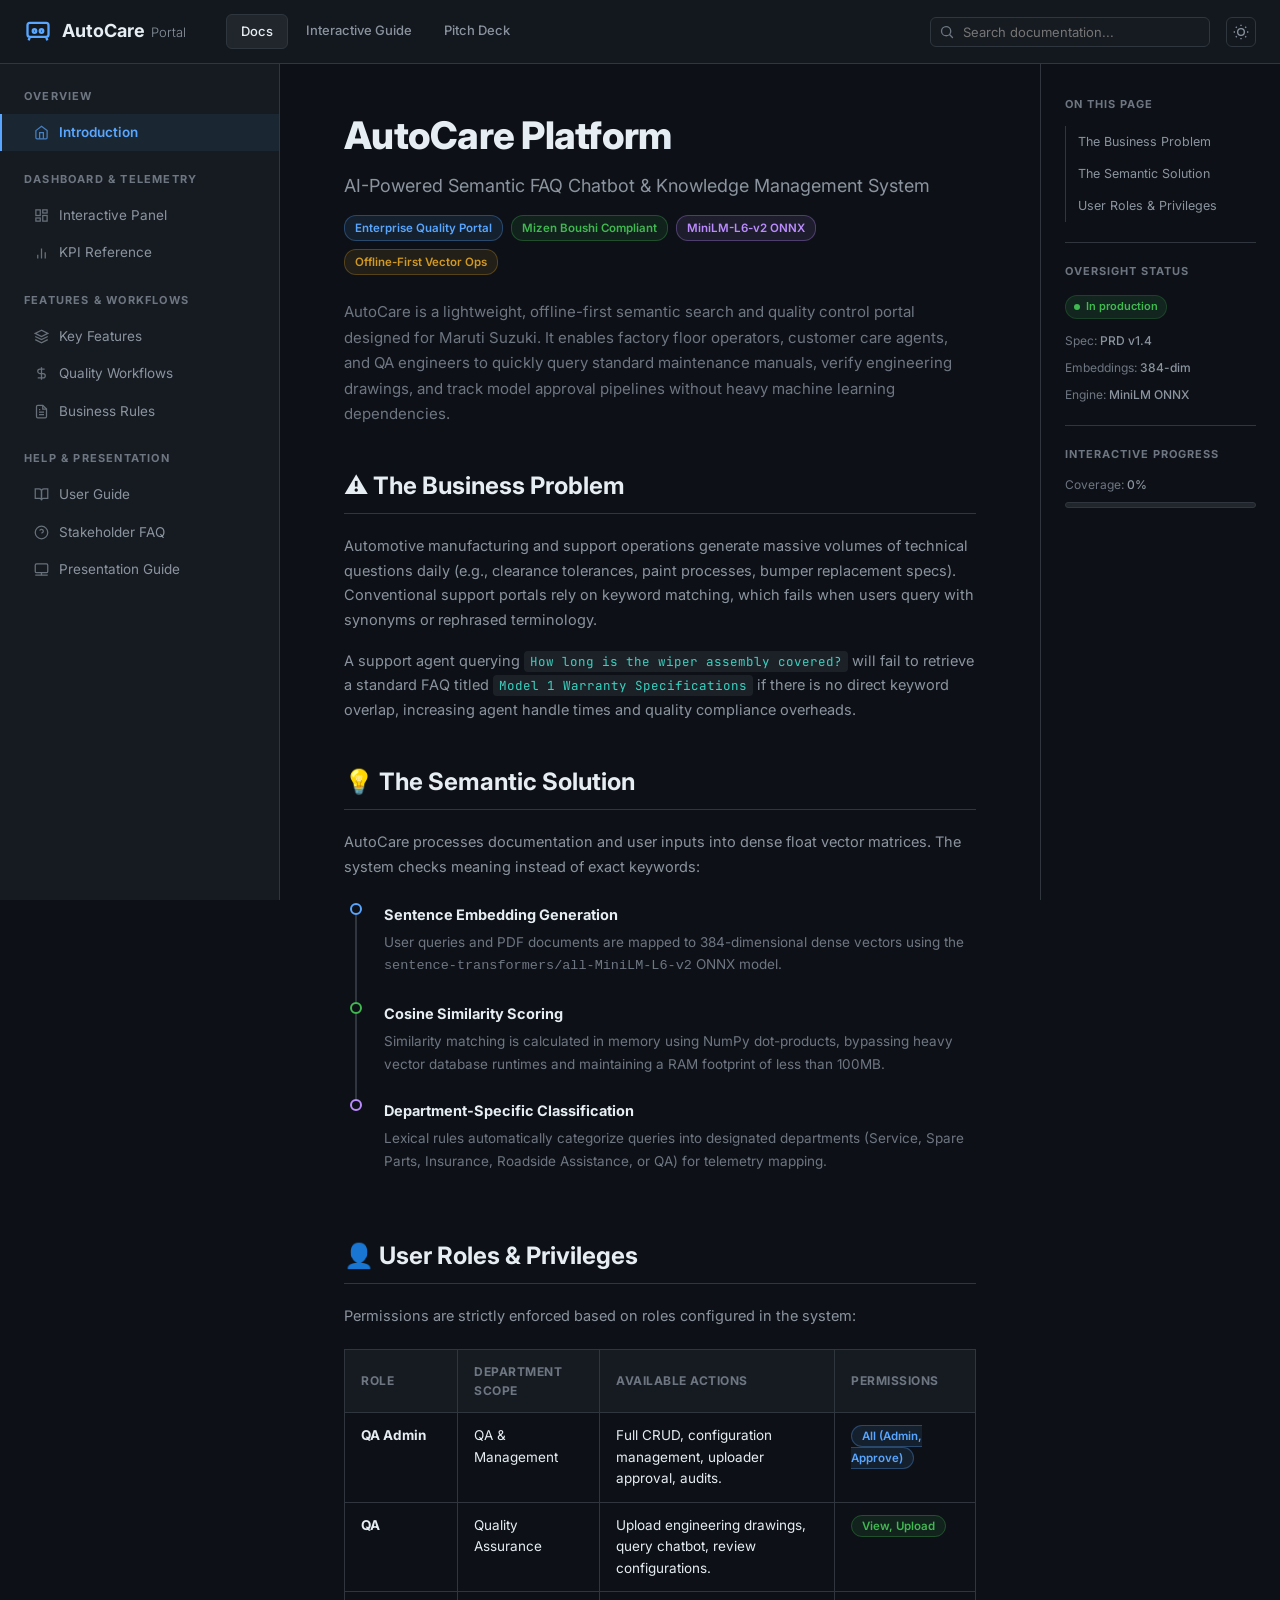
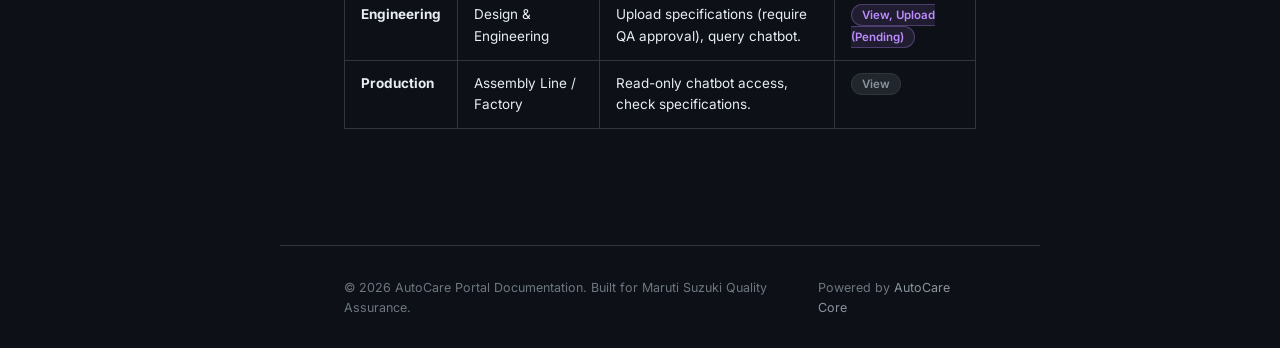
==== commit ad6c12fb: "initialize AutoCare project structure with backend data stores, documentation assets, and styling fr" ====
--- a/docs/index.html
+++ b/docs/index.html
@@ -1,763 +1,875 @@
 <!DOCTYPE html>
-<html lang="en">
+<html lang="en" data-theme="dark">
 <head>
-<meta charset="UTF-8">
-<meta name="viewport" content="width=device-width, initial-scale=1.0">
-<title>AutoCare Docs — AI-Powered FAQ Chatbot</title>
-<meta name="description" content="Documentation for AutoCare — semantic FAQ matching chatbot and admin portal for Maruti Suzuki.">
-<link rel="preconnect" href="https://fonts.googleapis.com">
-<link href="https://fonts.googleapis.com/css2?family=Inter:wght@300;400;500;600;700&family=JetBrains+Mono:wght@400;500&display=swap" rel="stylesheet">
-<style>
-*,*::before,*::after{box-sizing:border-box;margin:0;padding:0}
-:root{
-  --bg:#0d1117;--bg-secondary:#161b22;--bg-tertiary:#1c2128;--bg-card:#21262d;
-  --border:#30363d;--border-light:#484f58;
-  --text:#e6edf3;--text-secondary:#8b949e;--text-muted:#6e7681;
-  --accent:#58a6ff;--accent-green:#3fb950;--accent-purple:#bc8cff;
-  --accent-orange:#d29922;--accent-red:#f85149;--accent-cyan:#39d2c0;
-  --accent-pink:#f778ba;
-  --code-bg:#161b22;
-  --sidebar-w:260px;--right-sidebar-w:220px;--nav-h:64px;
-  --font:'Inter',system-ui,-apple-system,sans-serif;
-  --mono:'JetBrains Mono','Fira Code',monospace;
-}
-html{scroll-behavior:smooth;scroll-padding-top:80px}
-body{font-family:var(--font);background:var(--bg);color:var(--text);line-height:1.6;overflow-x:hidden}
-
-/* ===== LOADER ===== */
-#loader{position:fixed;inset:0;background:var(--bg);z-index:9999;display:flex;align-items:center;justify-content:center;flex-direction:column;gap:20px;transition:opacity .5s,visibility .5s}
-#loader.hidden{opacity:0;visibility:hidden}
-.loader-spinner{width:44px;height:44px;border:3px solid var(--border);border-top-color:var(--accent);border-radius:50%;animation:spin .8s linear infinite}
-.loader-text{color:var(--text-secondary);font-size:14px;letter-spacing:1px}
-@keyframes spin{to{transform:rotate(360deg)}}
-
-/* ===== TOP NAV ===== */
-.topnav{position:fixed;top:0;left:0;right:0;height:var(--nav-h);background:var(--bg-secondary);border-bottom:1px solid var(--border);display:flex;align-items:center;padding:0 24px;z-index:100;gap:16px;backdrop-filter:blur(12px)}
-.topnav-logo{display:flex;align-items:center;gap:10px;text-decoration:none;color:var(--text);font-weight:600;font-size:18px;flex-shrink:0}
-.topnav-logo svg{width:32px;height:32px;fill:var(--text)}
-.topnav-tabs{display:flex;gap:4px;margin-left:24px}
-.topnav-tab{padding:6px 14px;color:var(--text-secondary);text-decoration:none;font-size:13px;font-weight:500;border-radius:6px;transition:all .2s}
-.topnav-tab:hover{background:var(--bg-card);color:var(--text)}
-.topnav-tab.active{color:var(--text);background:var(--bg-card)}
-.topnav-search{margin-left:auto;position:relative;flex-shrink:0}
-.topnav-search input{background:var(--bg);border:1px solid var(--border);border-radius:6px;padding:6px 12px 6px 32px;color:var(--text);font-size:13px;width:240px;outline:none;font-family:var(--font);transition:border-color .2s}
-.topnav-search input:focus{border-color:var(--accent)}
-.topnav-search svg{position:absolute;left:10px;top:50%;transform:translateY(-50%);width:14px;height:14px;fill:var(--text-muted)}
-
-/* ===== LAYOUT ===== */
-.layout{display:flex;margin-top:var(--nav-h);min-height:calc(100vh - var(--nav-h))}
-
-/* ===== LEFT SIDEBAR ===== */
-.sidebar{position:fixed;top:var(--nav-h);left:0;width:var(--sidebar-w);height:calc(100vh - var(--nav-h));background:var(--bg-secondary);border-right:1px solid var(--border);overflow-y:auto;padding:16px 0;z-index:50;transition:transform .3s}
-.sidebar::-webkit-scrollbar{width:4px}
-.sidebar::-webkit-scrollbar-thumb{background:var(--border);border-radius:4px}
-.sidebar-group{margin-bottom:8px}
-.sidebar-group-title{padding:8px 20px 4px;font-size:11px;font-weight:600;text-transform:uppercase;letter-spacing:1.2px;color:var(--text-muted)}
-.sidebar-link{display:flex;align-items:center;gap:8px;padding:7px 20px 7px 28px;font-size:13.5px;color:var(--text-secondary);text-decoration:none;border-left:2px solid transparent;transition:all .15s;cursor:pointer}
-.sidebar-link:hover{color:var(--text);background:rgba(88,166,255,.06)}
-.sidebar-link.active{color:var(--accent);border-left-color:var(--accent);background:rgba(88,166,255,.08);font-weight:500}
-.sidebar-link svg{width:16px;height:16px;flex-shrink:0;opacity:.6}
-
-/* ===== MAIN CONTENT ===== */
-.main{margin-left:var(--sidebar-w);margin-right:var(--right-sidebar-w);flex:1;padding:40px 48px 80px;max-width:900px;min-width:0}
-
-/* ===== RIGHT SIDEBAR ===== */
-.right-sidebar{position:fixed;top:var(--nav-h);right:0;width:var(--right-sidebar-w);height:calc(100vh - var(--nav-h));padding:24px 16px;overflow-y:auto;border-left:1px solid var(--border);background:var(--bg)}
-.right-sidebar::-webkit-scrollbar{width:4px}
-.right-sidebar::-webkit-scrollbar-thumb{background:var(--border);border-radius:4px}
-.right-title{font-size:11px;font-weight:600;text-transform:uppercase;letter-spacing:1px;color:var(--text-muted);margin-bottom:12px}
-.right-link{display:block;padding:4px 0;font-size:12.5px;color:var(--text-secondary);text-decoration:none;transition:color .15s}
-.right-link:hover,.right-link.active{color:var(--accent)}
-.right-divider{border:none;border-top:1px solid var(--border);margin:16px 0}
-.right-meta{font-size:12px;color:var(--text-muted);margin-bottom:6px}
-.right-meta span{color:var(--text-secondary)}
-.status-badge{display:inline-flex;align-items:center;gap:4px;font-size:11px;font-weight:500;padding:2px 8px;border-radius:12px;background:rgba(63,185,80,.15);color:var(--accent-green)}
-.status-dot{width:6px;height:6px;border-radius:50%;background:var(--accent-green);animation:pulse-dot 2s infinite}
-@keyframes pulse-dot{0%,100%{opacity:1}50%{opacity:.4}}
-.contributor-row{display:flex;gap:-4px;margin-top:8px}
-.contributor-avatar{width:28px;height:28px;border-radius:50%;background:var(--bg-card);border:2px solid var(--bg);display:flex;align-items:center;justify-content:center;font-size:11px;font-weight:600;color:var(--accent);margin-left:-6px}
-.contributor-avatar:first-child{margin-left:0}
-.progress-bar{height:4px;background:var(--bg-card);border-radius:4px;overflow:hidden;margin:6px 0}
-.progress-fill{height:100%;border-radius:4px;background:linear-gradient(90deg,var(--accent),var(--accent-green));transition:width 1.5s ease}
-
-/* ===== SECTION STYLES ===== */
-.section{margin-bottom:56px;opacity:0;transform:translateY(16px);transition:opacity .5s,transform .5s}
-.section.visible{opacity:1;transform:translateY(0)}
-
-h1{font-size:36px;font-weight:700;letter-spacing:-.5px;margin-bottom:8px;background:linear-gradient(135deg,var(--text),var(--accent));-webkit-background-clip:text;-webkit-text-fill-color:transparent;background-clip:text}
-.subtitle{font-size:18px;color:var(--text-secondary);font-weight:400;margin-bottom:8px}
-.description{font-size:14.5px;color:var(--text-muted);line-height:1.7;margin-bottom:24px;max-width:640px}
-h2{font-size:22px;font-weight:600;margin-bottom:16px;padding-bottom:8px;border-bottom:1px solid var(--border);display:flex;align-items:center;gap:10px}
-h2 .section-icon{font-size:20px}
-h3{font-size:16px;font-weight:600;margin:20px 0 10px;color:var(--text)}
-p{font-size:14.5px;color:var(--text-secondary);margin-bottom:12px;line-height:1.7}
-
-/* ===== BADGE ROW ===== */
-.badge-row{display:flex;flex-wrap:wrap;gap:6px;margin-bottom:28px}
-.badge{height:24px;border-radius:4px}
-
-/* ===== ARCHITECTURE DIAGRAM ===== */
-.arch-diagram{background:var(--bg-secondary);border:1px solid var(--border);border-radius:12px;padding:32px 24px;margin:20px 0;overflow-x:auto}
-.arch-flow{display:flex;align-items:center;justify-content:center;gap:0;flex-wrap:nowrap;min-width:700px}
-.arch-node{padding:14px 18px;border-radius:10px;text-align:center;min-width:120px;position:relative;border:1px solid;transition:transform .2s,box-shadow .2s}
-.arch-node:hover{transform:translateY(-2px);box-shadow:0 8px 24px rgba(0,0,0,.3)}
-.arch-node .node-icon{font-size:24px;margin-bottom:6px}
-.arch-node .node-title{font-size:13px;font-weight:600;margin-bottom:2px}
-.arch-node .node-sub{font-size:10.5px;opacity:.7}
-.node-blue{background:rgba(88,166,255,.1);border-color:rgba(88,166,255,.3);color:var(--accent)}
-.node-green{background:rgba(63,185,80,.1);border-color:rgba(63,185,80,.3);color:var(--accent-green)}
-.node-orange{background:rgba(210,153,34,.1);border-color:rgba(210,153,34,.3);color:var(--accent-orange)}
-.node-purple{background:rgba(188,140,255,.1);border-color:rgba(188,140,255,.3);color:var(--accent-purple)}
-.node-cyan{background:rgba(57,210,192,.1);border-color:rgba(57,210,192,.3);color:var(--accent-cyan)}
-.node-red{background:rgba(248,81,73,.1);border-color:rgba(248,81,73,.3);color:var(--accent-red)}
-.arch-arrow{color:var(--text-muted);font-size:20px;padding:0 8px;flex-shrink:0}
-.arch-storage{display:flex;gap:12px;justify-content:center;margin-top:20px;flex-wrap:wrap}
-.arch-storage .arch-node{min-width:140px;padding:10px 14px}
-.arch-storage .node-sub{font-size:10px}
-
-/* ===== FEATURE CARDS ===== */
-.feature-grid{display:grid;grid-template-columns:repeat(auto-fit,minmax(220px,1fr));gap:14px;margin:16px 0}
-.feature-card{background:var(--bg-secondary);border:1px solid var(--border);border-radius:10px;padding:20px;transition:all .25s;cursor:default;position:relative;overflow:hidden}
-.feature-card::before{content:'';position:absolute;top:0;left:0;right:0;height:2px;background:linear-gradient(90deg,var(--accent),var(--accent-green));opacity:0;transition:opacity .25s}
-.feature-card:hover{border-color:var(--border-light);transform:translateY(-2px);box-shadow:0 8px 24px rgba(0,0,0,.2)}
-.feature-card:hover::before{opacity:1}
-.feature-icon{font-size:28px;margin-bottom:10px}
-.feature-card h4{font-size:14px;font-weight:600;margin-bottom:6px}
-.feature-card p{font-size:12.5px;color:var(--text-muted);margin:0;line-height:1.5}
-
-/* ===== CODE BLOCKS ===== */
-.code-block{position:relative;margin:16px 0;border-radius:8px;overflow:hidden;border:1px solid var(--border)}
-.code-header{display:flex;align-items:center;justify-content:space-between;padding:8px 14px;background:var(--bg-tertiary);border-bottom:1px solid var(--border);font-size:12px;color:var(--text-muted)}
-.code-header .lang{font-weight:600;text-transform:uppercase;letter-spacing:.5px}
-.copy-btn{background:none;border:1px solid var(--border);border-radius:5px;color:var(--text-secondary);font-size:11px;padding:3px 10px;cursor:pointer;font-family:var(--font);transition:all .2s}
-.copy-btn:hover{border-color:var(--accent);color:var(--accent)}
-.copy-btn.copied{color:var(--accent-green);border-color:var(--accent-green)}
-pre{background:var(--code-bg);padding:16px;overflow-x:auto;margin:0;font-family:var(--mono);font-size:13px;line-height:1.65;color:var(--text)}
-pre .comment{color:var(--text-muted)}
-pre .cmd{color:var(--accent-green)}
-pre .flag{color:var(--accent-cyan)}
-pre .url{color:var(--accent-orange)}
-pre .string{color:var(--accent-cyan)}
-
-/* ===== TABLES ===== */
-.api-table{width:100%;border-collapse:collapse;font-size:13.5px;margin:16px 0}
-.api-table th{text-align:left;padding:10px 14px;background:var(--bg-secondary);border:1px solid var(--border);font-weight:600;font-size:12px;text-transform:uppercase;letter-spacing:.5px;color:var(--text-muted)}
-.api-table td{padding:10px 14px;border:1px solid var(--border);vertical-align:top}
-.api-table tr:hover td{background:rgba(88,166,255,.03)}
-.method{font-family:var(--mono);font-size:11.5px;font-weight:600;padding:2px 8px;border-radius:4px;display:inline-block}
-.method-get{background:rgba(63,185,80,.15);color:var(--accent-green)}
-.method-post{background:rgba(88,166,255,.15);color:var(--accent)}
-.method-put{background:rgba(210,153,34,.15);color:var(--accent-orange)}
-.method-delete{background:rgba(248,81,73,.15);color:var(--accent-red)}
-.api-path{font-family:var(--mono);font-size:12.5px;color:var(--text)}
-.auth-yes{color:var(--accent-orange);font-size:12px}
-.auth-no{color:var(--text-muted);font-size:12px}
-
-/* ===== TECH STACK ===== */
-.tech-grid{display:grid;grid-template-columns:repeat(auto-fill,minmax(130px,1fr));gap:10px;margin:16px 0}
-.tech-card{background:var(--bg-secondary);border:1px solid var(--border);border-radius:8px;padding:16px 12px;text-align:center;transition:all .2s}
-.tech-card:hover{border-color:var(--border-light);transform:translateY(-1px)}
-.tech-card .tech-emoji{font-size:26px;margin-bottom:6px}
-.tech-card .tech-name{font-size:12.5px;font-weight:600;margin-bottom:2px}
-.tech-card .tech-desc{font-size:10.5px;color:var(--text-muted)}
-
-/* ===== DATA FLOW ===== */
-.flow-steps{display:flex;flex-direction:column;gap:0;margin:16px 0}
-.flow-step{display:flex;align-items:flex-start;gap:16px;position:relative}
-.flow-step-line{width:28px;display:flex;flex-direction:column;align-items:center;flex-shrink:0}
-.flow-dot{width:12px;height:12px;border-radius:50%;border:2px solid var(--accent);background:var(--bg);z-index:1;flex-shrink:0}
-.flow-dot.green{border-color:var(--accent-green)}
-.flow-dot.purple{border-color:var(--accent-purple)}
-.flow-dot.orange{border-color:var(--accent-orange)}
-.flow-dot.red{border-color:var(--accent-red)}
-.flow-connector{width:2px;flex:1;background:var(--border);min-height:24px}
-.flow-content{padding-bottom:24px;flex:1}
-.flow-content h4{font-size:14px;font-weight:600;margin-bottom:4px}
-.flow-content p{font-size:13px;color:var(--text-muted);margin:0}
-
-/* ===== ALERT/CALLOUT ===== */
-.callout{border-left:3px solid;border-radius:0 8px 8px 0;padding:14px 18px;margin:16px 0;font-size:13.5px}
-.callout-info{border-color:var(--accent);background:rgba(88,166,255,.06);color:var(--text-secondary)}
-.callout-warn{border-color:var(--accent-orange);background:rgba(210,153,34,.06);color:var(--text-secondary)}
-.callout-title{font-weight:600;color:var(--text);margin-bottom:4px;display:flex;align-items:center;gap:6px;font-size:13px}
-.inline-code{font-family:var(--mono);font-size:12.5px;background:var(--bg-card);padding:2px 6px;border-radius:4px;color:var(--accent-cyan)}
-
-/* ===== FAQ ===== */
-.faq-item{border:1px solid var(--border);border-radius:8px;margin-bottom:8px;overflow:hidden;transition:border-color .2s}
-.faq-item:hover{border-color:var(--border-light)}
-.faq-q{padding:14px 18px;font-size:14px;font-weight:500;cursor:pointer;display:flex;align-items:center;justify-content:space-between;transition:background .15s;user-select:none}
-.faq-q:hover{background:rgba(88,166,255,.04)}
-.faq-arrow{font-size:12px;color:var(--text-muted);transition:transform .25s}
-.faq-item.open .faq-arrow{transform:rotate(180deg)}
-.faq-a{max-height:0;overflow:hidden;transition:max-height .3s ease;padding:0 18px}
-.faq-item.open .faq-a{max-height:200px;padding:0 18px 14px}
-.faq-a p{font-size:13px;color:var(--text-muted);margin:0}
-
-/* ===== FOOTER ===== */
-.footer{margin-left:var(--sidebar-w);margin-right:var(--right-sidebar-w);padding:24px 48px;border-top:1px solid var(--border);display:flex;align-items:center;justify-content:space-between;font-size:12px;color:var(--text-muted)}
-.footer a{color:var(--text-secondary);text-decoration:none}
-.footer a:hover{color:var(--accent)}
-
-/* ===== SCROLLBAR ===== */
-::-webkit-scrollbar{width:8px;height:8px}
-::-webkit-scrollbar-track{background:var(--bg)}
-::-webkit-scrollbar-thumb{background:var(--border);border-radius:4px}
-::-webkit-scrollbar-thumb:hover{background:var(--border-light)}
-
-/* ===== RESPONSIVE ===== */
-@media(max-width:1100px){
-  .right-sidebar{display:none}
-  .main{margin-right:0}
-}
-@media(max-width:800px){
-  .sidebar{transform:translateX(-100%)}
-  .sidebar.mobile-open{transform:translateX(0)}
-  .main{margin-left:0;padding:24px 20px 60px}
-  .topnav-tabs{display:none}
-  .footer{margin-left:0;margin-right:0;padding:24px 20px}
-  .mobile-toggle{display:flex !important}
-}
-.mobile-toggle{display:none;background:none;border:none;color:var(--text);cursor:pointer;padding:4px}
-</style>
+  <meta charset="UTF-8">
+  <meta name="viewport" content="width=device-width, initial-scale=1.0">
+  <title>AutoCare Interactive Documentation Portal</title>
+  <meta name="description" content="Interactive product documentation for AutoCare — Maruti Suzuki AI-powered semantic FAQ chatbot, quality checklist, and administrative dashboard.">
+  <link rel="stylesheet" href="css/style.css">
 </head>
 <body>
 
-<!-- LOADER -->
-<div id="loader">
-  <div class="loader-spinner"></div>
-  <div class="loader-text">Loading AutoCare Docs</div>
-</div>
-
-<!-- TOP NAV -->
-<nav class="topnav">
-  <button class="mobile-toggle" onclick="document.querySelector('.sidebar').classList.toggle('mobile-open')">
-    <svg width="20" height="20" viewBox="0 0 16 16" fill="currentColor"><path d="M1 2.75A.75.75 0 0 1 1.75 2h12.5a.75.75 0 0 1 0 1.5H1.75A.75.75 0 0 1 1 2.75Zm0 5A.75.75 0 0 1 1.75 7h12.5a.75.75 0 0 1 0 1.5H1.75A.75.75 0 0 1 1 7.75ZM1.75 12h12.5a.75.75 0 0 1 0 1.5H1.75a.75.75 0 0 1 0-1.5Z"/></svg>
-  </button>
-  <a href="#" class="topnav-logo">
-    <svg viewBox="0 0 24 24" fill="none" stroke="currentColor" stroke-width="1.5"><path d="M5 17h14M5 17a2 2 0 0 1-2-2V7a2 2 0 0 1 2-2h14a2 2 0 0 1 2 2v8a2 2 0 0 1-2 2M5 17l-1 3m15-3l1 3M9 13.5a1.5 1.5 0 1 0 0-3 1.5 1.5 0 0 0 0 3ZM15 13.5a1.5 1.5 0 1 0 0-3 1.5 1.5 0 0 0 0 3Z"/></svg>
-    AutoCare <span style="font-weight:400;color:var(--text-muted);font-size:13px;margin-left:2px">Docs</span>
-  </a>
-  <div class="topnav-tabs">
-    <a href="#" class="topnav-tab active">Docs</a>
-    <a href="https://github.com/shivanshi-git/AutoCare" target="_blank" class="topnav-tab">Code</a>
-    <a href="https://autocare-frontend.onrender.com/" target="_blank" class="topnav-tab">Live Demo</a>
-    <a href="https://autocare-frontend.onrender.com/admin.html" target="_blank" class="topnav-tab">Admin</a>
+  <!-- APP LOADER -->
+  <div id="loader">
+    <div class="loader-spinner"></div>
+    <div class="loader-text">Loading AutoCare Portal...</div>
   </div>
-  <div class="topnav-search">
-    <svg viewBox="0 0 16 16"><path d="M10.68 11.74a6 6 0 0 1-7.922-8.982 6 6 0 0 1 8.982 7.922l3.04 3.04a.749.749 0 1 1-1.06 1.06l-3.04-3.04ZM11.5 7a4.499 4.499 0 1 0-8.997 0A4.499 4.499 0 0 0 11.5 7Z"/></svg>
-    <input type="text" placeholder="Search documentation..." id="searchInput">
+
+  <!-- TOPNAV BAR -->
+  <nav class="topnav">
+    <button class="mobile-toggle" onclick="document.getElementById('sidebar').classList.toggle('mobile-open')">
+      <svg width="20" height="20" viewBox="0 0 24 24" fill="none" stroke="currentColor" stroke-width="2"><path d="M4 6h16M4 12h16M4 18h16"/></svg>
+    </button>
+    <a href="#home" class="topnav-logo">
+      <svg viewBox="0 0 24 24" fill="none" stroke="currentColor" stroke-width="2"><path d="M5 17h14M5 17a2 2 0 0 1-2-2V7a2 2 0 0 1 2-2h14a2 2 0 0 1 2 2v8a2 2 0 0 1-2 2M5 17l-1 3m15-3l1 3M9 13.5a1.5 1.5 0 1 0 0-3 1.5 1.5 0 0 0 0 3ZM15 13.5a1.5 1.5 0 1 0 0-3 1.5 1.5 0 0 0 0 3Z"/></svg>
+      <span>AutoCare <span style="font-weight:300;color:var(--text-secondary);font-size:13px;margin-left:2px">Portal</span></span>
+    </a>
+    <div class="topnav-tabs">
+      <a href="#home" class="topnav-tab active">Docs</a>
+      <a href="#user_guide" class="topnav-tab">Interactive Guide</a>
+      <a href="#presentation" class="topnav-tab">Pitch Deck</a>
+    </div>
+    <div class="topnav-search">
+      <svg viewBox="0 0 16 16"><path d="M10.68 11.74a6 6 0 0 1-7.922-8.982 6 6 0 0 1 8.982 7.922l3.04 3.04a.749.749 0 1 1-1.06 1.06l-3.04-3.04ZM11.5 7a4.499 4.499 0 1 0-8.997 0A4.499 4.499 0 0 0 11.5 7Z"/></svg>
+      <input type="text" placeholder="Search documentation..." id="searchInput">
+    </div>
+    <button class="theme-btn" id="themeBtn" aria-label="Toggle theme">
+      <!-- Icon is injected via app.js -->
+    </button>
+  </nav>
+
+  <!-- APP LAYOUT FRAME -->
+  <div class="layout">
+
+    <!-- LEFT NAVIGATION SIDEBAR -->
+    <aside class="sidebar" id="sidebar">
+      <div class="sidebar-group">
+        <div class="sidebar-group-title">Overview</div>
+        <a href="#home" class="sidebar-link active">
+          <svg viewBox="0 0 24 24" fill="none" stroke="currentColor" stroke-width="2"><path d="M3 9l9-7 9 7v11a2 2 0 0 1-2 2H5a2 2 0 0 1-2-2z"/><polyline points="9 22 9 12 15 12 15 22"/></svg>
+          Introduction
+        </a>
+      </div>
+
+      <div class="sidebar-group">
+        <div class="sidebar-group-title">Dashboard & Telemetry</div>
+        <a href="#dashboard" class="sidebar-link">
+          <svg viewBox="0 0 24 24" fill="none" stroke="currentColor" stroke-width="2"><rect x="3" y="3" width="7" height="9"/><rect x="14" y="3" width="7" height="5"/><rect x="14" y="12" width="7" height="9"/><rect x="3" y="16" width="7" height="5"/></svg>
+          Interactive Panel
+        </a>
+        <a href="#kpis" class="sidebar-link">
+          <svg viewBox="0 0 24 24" fill="none" stroke="currentColor" stroke-width="2"><line x1="18" y1="20" x2="18" y2="10"/><line x1="12" y1="20" x2="12" y2="4"/><line x1="6" y1="20" x2="6" y2="14"/></svg>
+          KPI Reference
+        </a>
+      </div>
+
+      <div class="sidebar-group">
+        <div class="sidebar-group-title">Features & Workflows</div>
+        <a href="#features" class="sidebar-link">
+          <svg viewBox="0 0 24 24" fill="none" stroke="currentColor" stroke-width="2"><polygon points="12 2 2 7 12 12 22 7 12 2"/><polyline points="2 17 12 22 22 17"/><polyline points="2 12 12 17 22 12"/></svg>
+          Key Features
+        </a>
+        <a href="#workflows" class="sidebar-link">
+          <svg viewBox="0 0 24 24" fill="none" stroke="currentColor" stroke-width="2"><path d="M12 2v20M17 5H9.5a3.5 3.5 0 0 0 0 7h5a3.5 3.5 0 0 1 0 7H6"/></svg>
+          Quality Workflows
+        </a>
+        <a href="#business_rules" class="sidebar-link">
+          <svg viewBox="0 0 24 24" fill="none" stroke="currentColor" stroke-width="2"><path d="M14 2H6a2 2 0 0 0-2 2v16a2 2 0 0 0 2 2h12a2 2 0 0 0 2-2V8z"/><polyline points="14 2 14 8 20 8"/><line x1="16" y1="13" x2="8" y2="13"/><line x1="16" y1="17" x2="8" y2="17"/><polyline points="10 9 9 9 8 9"/></svg>
+          Business Rules
+        </a>
+      </div>
+
+      <div class="sidebar-group">
+        <div class="sidebar-group-title">Help & Presentation</div>
+        <a href="#user_guide" class="sidebar-link">
+          <svg viewBox="0 0 24 24" fill="none" stroke="currentColor" stroke-width="2"><path d="M2 3h6a4 4 0 0 1 4 4v14a3 3 0 0 0-3-3H2z"/><path d="M22 3h-6a4 4 0 0 0-4 4v14a3 3 0 0 1 3-3h7z"/></svg>
+          User Guide
+        </a>
+        <a href="#faq" class="sidebar-link">
+          <svg viewBox="0 0 24 24" fill="none" stroke="currentColor" stroke-width="2"><circle cx="12" cy="12" r="10"/><path d="M9.09 9a3 3 0 0 1 5.83 1c0 2-3 3-3 3"/><line x1="12" y1="17" x2="12.01" y2="17"/></svg>
+          Stakeholder FAQ
+        </a>
+        <a href="#presentation" class="sidebar-link">
+          <svg viewBox="0 0 24 24" fill="none" stroke="currentColor" stroke-width="2"><rect x="2" y="3" width="20" height="14" rx="2" ry="2"/><line x1="2" y1="21" x2="22" y2="21"/><line x1="12" y1="17" x2="12" y2="21"/></svg>
+          Presentation Guide
+        </a>
+      </div>
+    </aside>
+
+    <!-- MAIN CONTENT AREA -->
+    <main class="main" id="mainContent">
+
+      <!-- SECTION: INTRODUCTION -->
+      <section class="section active" id="home">
+        <h1>AutoCare Platform</h1>
+        <div class="subtitle">AI-Powered Semantic FAQ Chatbot & Knowledge Management System</div>
+        
+        <div class="badge-row">
+          <span class="badge badge-accent">Enterprise Quality Portal</span>
+          <span class="badge badge-green">Mizen Boushi Compliant</span>
+          <span class="badge badge-purple">MiniLM-L6-v2 ONNX</span>
+          <span class="badge badge-orange">Offline-First Vector Ops</span>
+        </div>
+
+        <p class="description">
+          AutoCare is a lightweight, offline-first semantic search and quality control portal designed for Maruti Suzuki. It enables factory floor operators, customer care agents, and QA engineers to quickly query standard maintenance manuals, verify engineering drawings, and track model approval pipelines without heavy machine learning dependencies.
+        </p>
+
+        <h2 id="home-problem">⚠️ The Business Problem</h2>
+        <p>
+          Automotive manufacturing and support operations generate massive volumes of technical questions daily (e.g., clearance tolerances, paint processes, bumper replacement specs). Conventional support portals rely on keyword matching, which fails when users query with synonyms or rephrased terminology. 
+        </p>
+        <p>
+          A support agent querying <code class="inline-code">How long is the wiper assembly covered?</code> will fail to retrieve a standard FAQ titled <code class="inline-code">Model 1 Warranty Specifications</code> if there is no direct keyword overlap, increasing agent handle times and quality compliance overheads.
+        </p>
+
+        <h2 id="home-solution">💡 The Semantic Solution</h2>
+        <p>
+          AutoCare processes documentation and user inputs into dense float vector matrices. The system checks meaning instead of exact keywords:
+        </p>
+        <div class="timeline">
+          <div class="timeline-item">
+            <div class="timeline-marker"><div class="timeline-dot"></div><div class="timeline-line"></div></div>
+            <div class="timeline-content">
+              <h4>Sentence Embedding Generation</h4>
+              <p>User queries and PDF documents are mapped to 384-dimensional dense vectors using the <code>sentence-transformers/all-MiniLM-L6-v2</code> ONNX model.</p>
+            </div>
+          </div>
+          <div class="timeline-item">
+            <div class="timeline-marker"><div class="timeline-dot green"></div><div class="timeline-line"></div></div>
+            <div class="timeline-content">
+              <h4>Cosine Similarity Scoring</h4>
+              <p>Similarity matching is calculated in memory using NumPy dot-products, bypassing heavy vector database runtimes and maintaining a RAM footprint of less than 100MB.</p>
+            </div>
+          </div>
+          <div class="timeline-item">
+            <div class="timeline-marker"><div class="timeline-dot purple"></div><div class="timeline-line"></div></div>
+            <div class="timeline-content">
+              <h4>Department-Specific Classification</h4>
+              <p>Lexical rules automatically categorize queries into designated departments (Service, Spare Parts, Insurance, Roadside Assistance, or QA) for telemetry mapping.</p>
+            </div>
+          </div>
+        </div>
+
+        <h2 id="home-roles">👤 User Roles & Privileges</h2>
+        <p>Permissions are strictly enforced based on roles configured in the system:</p>
+        <table class="api-table">
+          <thead>
+            <tr>
+              <th>Role</th>
+              <th>Department Scope</th>
+              <th>Available Actions</th>
+              <th>Permissions</th>
+            </tr>
+          </thead>
+          <tbody>
+            <tr>
+              <td><strong>QA Admin</strong></td>
+              <td>QA & Management</td>
+              <td>Full CRUD, configuration management, uploader approval, audits.</td>
+              <td><span class="badge badge-accent">All (Admin, Approve)</span></td>
+            </tr>
+            <tr>
+              <td><strong>QA</strong></td>
+              <td>Quality Assurance</td>
+              <td>Upload engineering drawings, query chatbot, review configurations.</td>
+              <td><span class="badge badge-green">View, Upload</span></td>
+            </tr>
+            <tr>
+              <td><strong>Engineering</strong></td>
+              <td>Design & Engineering</td>
+              <td>Upload specifications (require QA approval), query chatbot.</td>
+              <td><span class="badge badge-purple">View, Upload (Pending)</span></td>
+            </tr>
+            <tr>
+              <td><strong>Production</strong></td>
+              <td>Assembly Line / Factory</td>
+              <td>Read-only chatbot access, check specifications.</td>
+              <td><span class="badge">View</span></td>
+            </tr>
+          </tbody>
+        </table>
+      </section>
+
+      <!-- SECTION: INTERACTIVE PANEL -->
+      <section class="section" id="dashboard">
+        <h1>Interactive Mock Workspace</h1>
+        <div class="subtitle">Experience the live portal's functionalities from these simulated mockups.</div>
+
+        <div class="callout callout-info">
+          <div class="callout-title">
+            <svg width="14" height="14" viewBox="0 0 24 24" fill="none" stroke="currentColor" stroke-width="2"><circle cx="12" cy="12" r="10"/><line x1="12" y1="16" x2="12" y2="12"/><line x1="12" y1="8" x2="12.01" y2="8"/></svg>
+            Prototyping Simulator
+          </div>
+          These embedded mockup screens connect with each other. For example, submitting an escalation ticket in the Customer Chatbot will immediately append that ticket into the Admin Panel's support list!
+        </div>
+
+        <div class="tab-container">
+          <div class="tab-header">
+            <button class="tab-btn active" onclick="switchMockTab('chat')">💬 Customer Chatbot Portal</button>
+            <button class="tab-btn" onclick="switchMockTab('admin')">🔒 Admin Management Dashboard</button>
+          </div>
+
+          <!-- MOCKUP: CHATBOT -->
+          <div id="mock-tab-chat" class="tab-content active">
+            <p><strong>Customer Portal Interface</strong>: Connects to Maruti support. Select your department, click chips, or type custom queries.</p>
+            
+            <div class="mockup-container">
+              <div class="mockup-header">
+                <div class="mockup-dot red"></div>
+                <div class="mockup-dot yellow"></div>
+                <div class="mockup-dot green"></div>
+                <div class="mockup-title">autocare.maruti.co.in/chat</div>
+              </div>
+              <div class="chat-window">
+                <div class="chat-banner">
+                  <div class="chat-profile-card">
+                    <div class="chat-avatar">M</div>
+                    <div>
+                      <strong>Maruti Customer Chat</strong>
+                      <div style="font-size:10.5px;color:var(--text-muted)">Offline-first grounding index active</div>
+                    </div>
+                  </div>
+                  <div style="font-size:12.5px;">
+                    Department: 
+                    <select id="chatDeptSelect" style="background:var(--bg-card); color:var(--text); border:1px solid var(--border); padding:2px 4px; border-radius:4px; font-size:11.5px">
+                      <option value="Service & Maintenance">Service & Maintenance</option>
+                      <option value="Insurance & Claims">Insurance & Claims</option>
+                      <option value="Spare Parts">Spare Parts</option>
+                      <option value="Roadside Assistance">Roadside Assistance</option>
+                      <option value="QA New Model Development">QA New Model Development</option>
+                    </select>
+                  </div>
+                </div>
+
+                <div class="chat-body" id="chatBody">
+                  <!-- Injected by app.js -->
+                </div>
+
+                <div class="chat-chips" id="chatChips">
+                  <!-- Injected by app.js -->
+                </div>
+
+                <div class="chat-input-bar">
+                  <input type="text" id="chatInput" placeholder="Ask a question (e.g. 'What is the warranty period for Model 1?')...">
+                  <button class="chat-send-btn" id="chatSend">Send</button>
+                </div>
+              </div>
+            </div>
+          </div>
+
+          <!-- MOCKUP: ADMIN PANEL -->
+          <div id="mock-tab-admin" class="tab-content">
+            <p><strong>Admin Panel Dashboard</strong>: Sign in using the default QA Admin credentials (<code>qa_admin</code> / <code>QAAdmin123!</code>) to inspect live telemetry charts, approve engineering specs, add FAQs, and review audit logs.</p>
+
+            <div class="mockup-container">
+              <div class="mockup-header">
+                <div class="mockup-dot red"></div>
+                <div class="mockup-dot yellow"></div>
+                <div class="mockup-dot green"></div>
+                <div class="mockup-title">autocare.maruti.co.in/admin</div>
+              </div>
+
+              <!-- LOGIN OVERLAY -->
+              <div id="loginGate" class="login-gate-mock">
+                <form class="login-card" id="loginForm">
+                  <h3 style="margin-top: 0; margin-bottom: 12px; text-align: center">AutoCare Admin Login</h3>
+                  <div class="form-group">
+                    <label>Username</label>
+                    <input type="text" id="username" value="qa_admin" required>
+                  </div>
+                  <div class="form-group">
+                    <label>Password</label>
+                    <input type="password" id="password" value="QAAdmin123!" required>
+                  </div>
+                  <button type="submit" class="btn-primary">Sign In</button>
+                </form>
+              </div>
+
+              <!-- DASHBOARD CONTENT (HIDDEN BY DEFAULT) -->
+              <div id="adminMain" class="admin-dashboard-layout" style="display: none">
+                <div class="admin-sidebar">
+                  <div class="admin-sidebar-link active" data-tab="overview">📈 Telemetry Summary</div>
+                  <div class="admin-sidebar-link" data-tab="docs">📖 Specifications Library</div>
+                  <div class="admin-sidebar-link" data-tab="faqs">📝 FAQ CRUD Grid</div>
+                  <div class="admin-sidebar-link" data-tab="tickets">🎫 Escalation Tickets</div>
+                  <div class="admin-sidebar-link" data-tab="gaps">🔍 Gap Reviewer</div>
+                  <div class="admin-sidebar-link" data-tab="audits">📋 Audit Trail</div>
+                  <div style="margin-top:auto; padding:16px">
+                    <button class="feedback-btn" style="width:100%" onclick="logoutAdmin()">Log Out</button>
+                  </div>
+                </div>
+
+                <div class="admin-panel-content">
+                  <!-- TAB: OVERVIEW -->
+                  <div id="admin-tab-overview" class="admin-tab-container">
+                    <h3 style="margin-top: 0">System Telemetry Oversight</h3>
+                    
+                    <div class="grid-stats">
+                      <div class="stat-mini-card">
+                        <div class="stat-mini-label">FAQ Count</div>
+                        <div class="stat-mini-val" id="countFaq">5</div>
+                      </div>
+                      <div class="stat-mini-card">
+                        <div class="stat-mini-label">PDF Drawings</div>
+                        <div class="stat-mini-val" id="countDocs">1</div>
+                      </div>
+                      <div class="stat-mini-card">
+                        <div class="stat-mini-label">Active Tickets</div>
+                        <div class="stat-mini-val" id="countTickets">2</div>
+                      </div>
+                      <div class="stat-mini-card">
+                        <div class="stat-mini-label">Logged Gaps</div>
+                        <div class="stat-mini-val" id="countGaps">2</div>
+                      </div>
+                    </div>
+
+                    <div class="mizen-model-pipeline">
+                      <h4 style="margin-bottom: 12px">Mizen Boushi Model Progress</h4>
+                      <div id="mizenPipeline">
+                        <!-- Injected by app.js -->
+                      </div>
+                    </div>
+                  </div>
+
+                  <!-- TAB: DOCUMENTS -->
+                  <div id="admin-tab-docs" class="admin-tab-container" style="display: none">
+                    <h3 style="margin-top: 0">Engineering PDF Ingestion</h3>
+                    
+                    <!-- Uploader form simulation -->
+                    <div class="grid-stats" style="grid-template-columns: repeat(3, 1fr); margin-bottom: 14px">
+                      <div class="form-group">
+                        <label>Target Model</label>
+                        <select id="docModel">
+                          <option value="Model 1">Model 1</option>
+                          <option value="Model 2">Model 2</option>
+                        </select>
+                      </div>
+                      <div class="form-group">
+                        <label>Engineering Team</label>
+                        <select id="docTeam">
+                          <option value="Engineering Team 1">Team 1</option>
+                          <option value="Engineering Team 2">Team 2</option>
+                        </select>
+                      </div>
+                      <div class="form-group">
+                        <label>Category</label>
+                        <select id="docCategory">
+                          <option value="New Parts Details">New Parts Details</option>
+                          <option value="Approval of Part Details">Approval of Part Details</option>
+                        </select>
+                      </div>
+                    </div>
+
+                    <div class="file-upload-zone" onclick="document.getElementById('docFileInput').click()">
+                      <svg width="24" height="24" viewBox="0 0 24 24" fill="none" stroke="currentColor" stroke-width="2" style="margin:0 auto 8px; color:var(--text-muted)"><path d="M21 15v4a2 2 0 0 1-2 2H5a2 2 0 0 1-2-2v-4M17 8l-5-5-5 5M12 3v12"/></svg>
+                      <strong>Click to Upload Spec PDF</strong>
+                      <p style="font-size:11.5px; color:var(--text-muted); margin:4px 0 0">Simulates checklist scoring (checks sections: Intro, Safety...)</p>
+                      <input type="file" id="docFileInput" style="display:none" accept=".pdf" onchange="simulatePdfUpload()">
+                    </div>
+
+                    <!-- Checklist check results box -->
+                    <div class="checklist-status" id="uploadChecklistStatus" style="display: none">
+                      <!-- Injected by JS -->
+                    </div>
+
+                    <h4 style="margin: 20px 0 10px">Ingested Documents Index</h4>
+                    <table class="mock-table">
+                      <thead>
+                        <tr>
+                          <th>File Name</th>
+                          <th>Model</th>
+                          <th>Team</th>
+                          <th>State</th>
+                          <th>Checklist Score</th>
+                          <th>Action</th>
+                        </tr>
+                      </thead>
+                      <tbody id="docTableBody">
+                        <!-- Injected by app.js -->
+                      </tbody>
+                    </table>
+                  </div>
+
+                  <!-- TAB: FAQS -->
+                  <div id="admin-tab-faqs" class="admin-tab-container" style="display: none">
+                    <h3 style="margin-top: 0">FAQ CRUD Configuration</h3>
+                    
+                    <div style="background:var(--bg-card); border:1px solid var(--border); padding:16px; border-radius:8px; margin-bottom: 20px">
+                      <h4 style="margin-bottom:12px">Create New Q&A Vector Pair</h4>
+                      <div class="form-group">
+                        <label>Question Text</label>
+                        <input type="text" id="faqQuestion" placeholder="What is the warranty period for Model 2?">
+                      </div>
+                      <div class="form-group">
+                        <label>Answer Explanation</label>
+                        <input type="text" id="faqAnswer" placeholder="Specify terms, inclusions, exclusions...">
+                      </div>
+                      <div class="form-group">
+                        <label>Associated Department</label>
+                        <select id="faqDept">
+                          <!-- Injected by app.js -->
+                        </select>
+                      </div>
+                      <button class="btn-primary" style="margin-top: 8px" onclick="addNewFaq()">Add Q&A Entry & Rebuild Index</button>
+                    </div>
+
+                    <table class="mock-table">
+                      <thead>
+                        <tr>
+                          <th>Question</th>
+                          <th>Snippet</th>
+                          <th>Department</th>
+                          <th>Action</th>
+                        </tr>
+                      </thead>
+                      <tbody id="faqTableBody">
+                        <!-- Injected by app.js -->
+                      </tbody>
+                    </table>
+                  </div>
+
+                  <!-- TAB: TICKETS -->
+                  <div id="admin-tab-tickets" class="admin-tab-container" style="display: none">
+                    <h3 style="margin-top: 0">Customer Support Escalation Queue</h3>
+                    <table class="mock-table">
+                      <thead>
+                        <tr>
+                          <th>Ticket ID</th>
+                          <th>Customer</th>
+                          <th>Department</th>
+                          <th>Issue Description</th>
+                          <th>Status</th>
+                          <th>Actions</th>
+                        </tr>
+                      </thead>
+                      <tbody id="ticketTableBody">
+                        <!-- Injected by app.js -->
+                      </tbody>
+                    </table>
+                  </div>
+
+                  <!-- TAB: GAPS -->
+                  <div id="admin-tab-gaps" class="admin-tab-container" style="display: none">
+                    <h3 style="margin-top: 0">Knowledge Gaps (Unanswered Queries)</h3>
+                    <p style="font-size:12.5px;color:var(--text-muted)">These queries returned matching scores below the 0.45 semantic threshold and require addition to the database.</p>
+                    <table class="mock-table">
+                      <thead>
+                        <tr>
+                          <th>Unanswered query</th>
+                          <th>Closest Database Match</th>
+                          <th>Confidence</th>
+                          <th>Action</th>
+                        </tr>
+                      </thead>
+                      <tbody id="gapTableBody">
+                        <!-- Injected by app.js -->
+                      </tbody>
+                    </table>
+                  </div>
+
+                  <!-- TAB: AUDITS -->
+                  <div id="admin-tab-audits" class="admin-tab-container" style="display: none">
+                    <h3 style="margin-top: 0">Administrative Action Trail</h3>
+                    <table class="mock-table">
+                      <thead>
+                        <tr>
+                          <th>Timestamp</th>
+                          <th>Actor</th>
+                          <th>Action</th>
+                          <th>Target Details</th>
+                        </tr>
+                      </thead>
+                      <tbody id="auditTableBody">
+                        <!-- Injected by app.js -->
+                      </tbody>
+                    </table>
+                  </div>
+                </div>
+              </div>
+
+            </div>
+          </div>
+        </div>
+
+      </section>
+
+      <!-- SECTION: KPI REFERENCE -->
+      <section class="section" id="kpis">
+        <h1>KPI Reference manual</h1>
+        <div class="subtitle">Detailed guide for telemetry and grounding success tracking formulas.</div>
+
+        <div class="feature-grid" style="grid-template-columns: 1fr 1fr">
+          <div class="feature-card">
+            <div class="feature-icon">📊</div>
+            <h4>Grounded Answer Rate</h4>
+            <div class="badge-row"><span class="badge badge-accent">Grounding Telemetry</span></div>
+            <p><strong>Definition</strong>: The ratio of customer questions answered using certified FAQ entries or approved documents compared to overall queries.</p>
+            <p><strong>Formula</strong>: <code class="inline-code">GAR = (Grounded / Total Queries) * 100</code></p>
+            <p><strong>Exclusions</strong>: Repeated consecutive exact user inputs or default system checks.</p>
+          </div>
+
+          <div class="feature-card">
+            <div class="feature-icon">🎫</div>
+            <h4>Unresolved Escalations</h4>
+            <div class="badge-row"><span class="badge badge-orange">Support SLA</span></div>
+            <p><strong>Definition</strong>: Support requests initiated via Thumbs Down reviews or consecutive matching errors that are not set to 'Resolved'.</p>
+            <p><strong>Formula</strong>: Count of logged tickets where <code>status != "Resolved"</code>.</p>
+            <p><strong>Business Rule</strong>: Escalation tickets must be resolved within 48 hours to comply with Maruti Quality guidelines.</p>
+          </div>
+        </div>
+
+        <h2 id="kpis-gar">Detailed KPI Deep-dive</h2>
+        
+        <h3>Grounded Answer Rate (GAR)</h3>
+        <p>
+          This is the primary quality health metric monitored by management. A grounded answer means that the customer received an answer retrieved from either the FAQ database (<code>faqs.json</code>) or approved PDF spec manuals (<code>documents.json</code>) with a matching score above 0.45.
+        </p>
+        <div class="callout callout-warn">
+          <div class="callout-title">⚠️ GAR SLA Action Threshold</div>
+          If the Grounded Answer Rate falls below 80% for any given department over a 7-day period, the QA Admin receives an alert to inspect the Unanswered Queries gap logs and create new FAQ pairs.
+        </div>
+
+        <h3>Escalation Tickets Breakdown</h3>
+        <table class="api-table">
+          <thead>
+            <tr>
+              <th>Status State</th>
+              <th>System Behavior</th>
+              <th>SLA Constraint</th>
+              <th>Resolution Trigger</th>
+            </tr>
+          </thead>
+          <tbody>
+            <tr>
+              <td><span class="badge badge-red">New</span></td>
+              <td>Ticket logged; customer notification queued.</td>
+              <td>Unchanged for 12 hours max.</td>
+              <td>QA Admin assigns or marks In Progress.</td>
+            </tr>
+            <tr>
+              <td><span class="badge badge-orange">In Progress</span></td>
+              <td>Assigned to investigator. Customer notified.</td>
+              <td>Total resolution &lt; 48 hours.</td>
+              <td>Corrective FAQ entry published.</td>
+            </tr>
+            <tr>
+              <td><span class="badge badge-green">Resolved</span></td>
+              <td>QA approved resolution. Ticket archived.</td>
+              <td>—</td>
+              <td>Ticket state saved. GAR updated.</td>
+            </tr>
+          </tbody>
+        </table>
+      </section>
+
+      <!-- SECTION: KEY FEATURES -->
+      <section class="section" id="features">
+        <h1>Key Platform Features</h1>
+        <div class="subtitle">Overview of customer and administrative portals workflows.</div>
+
+        <div class="feature-grid">
+          <div class="feature-card">
+            <div class="feature-icon">🔍</div>
+            <h4>Semantic Query Matching</h4>
+            <p>Translates natural language synonyms (e.g., "drawings" vs "specifications") to identify matching manuals using MiniLM ONNX vectors.</p>
+          </div>
+          <div class="feature-card">
+            <div class="feature-icon">⚖️</div>
+            <h4>Ingest quality Checks</h4>
+            <p>Verifies uploads against required structural sections (Intro, Methodology, Conclusions, Safety), enforcing a 60/100 threshold.</p>
+          </div>
+          <div class="feature-card">
+            <div class="feature-icon">🛡️</div>
+            <h4>RBAC Security Security</h4>
+            <p>Restricts admin dashboard configurations to QA Admins. Engineers are restricted to uploads requiring verification.</p>
+          </div>
+          <div class="feature-card">
+            <div class="feature-icon">🔗</div>
+            <h4>Feedback Loop Log</h4>
+            <p>Tracks thumbs ratings, logging user disputes directly into gap queues, triggering immediate QA review alerts.</p>
+          </div>
+        </div>
+
+        <h2 id="features-chatbot">Customer Chatbot Portal Workflow</h2>
+        <p>
+          Customers select a department and input queries. The chatbot tracks a sliding history window (up to 6 turns). If the user enters a short query (under 8 words), client-side helpers concatenate the previous user turn to preserve context.
+        </p>
+        <p>
+          Citations UI cards render directly beneath matched document answers, highlighting document names, category tags, page numbers, and exact confidence percentages.
+        </p>
+
+        <h2 id="features-admin">Admin Dashboard Pipeline</h2>
+        <p>
+          The Admin Portal acts as the control hub. Ingested engineering drawings remain in a <code>Draft</code> state until reviewed and approved by a QA Admin. Once approved, the document content is split into page-level chunks, embedded, and dynamically concatenated to the numpy index matrix without requiring a server reboot.
+        </p>
+      </section>
+
+      <!-- SECTION: QUALITY WORKFLOWS -->
+      <section class="section" id="workflows">
+        <h1>Quality Control Workflows</h1>
+        <div class="subtitle">Visual representation of data routing and model lifecycle processes.</div>
+
+        <h2 id="workflows-approval">Engineering Drawing & Specification Approval Flow</h2>
+        <p>This flow details how new engineering drawings are validated, checked for structural completeness, and indexed.</p>
+        
+        <div class="timeline">
+          <div class="timeline-item">
+            <div class="timeline-marker"><div class="timeline-dot"></div><div class="timeline-line"></div></div>
+            <div class="timeline-content">
+              <h4>1. Upload & Categorization</h4>
+              <p>Engineer uploads a drawing PDF and tags metadata: Target Model, Engineering Team, and Category.</p>
+            </div>
+          </div>
+          <div class="timeline-item">
+            <div class="timeline-marker"><div class="timeline-dot orange"></div><div class="timeline-line"></div></div>
+            <div class="timeline-content">
+              <h4>2. Quality Checklist Checker (Score Calculator)</h4>
+              <p>The parser scans the text for required blocks: Introduction, Methodology, Results, Conclusion, Safety. The score must be <strong>>= 60/100</strong> to pass; otherwise, the file is rejected.</p>
+            </div>
+          </div>
+          <div class="timeline-item">
+            <div class="timeline-marker"><div class="timeline-dot purple"></div><div class="timeline-line"></div></div>
+            <div class="timeline-content">
+              <h4>3. QA Approval Queue</h4>
+              <p>Approved checklist drafts go to the QA Approval Queue. A QA Admin must approve, reject, or request changes.</p>
+            </div>
+          </div>
+          <div class="timeline-item">
+            <div class="timeline-marker"><div class="timeline-dot green"></div><div class="timeline-line"></div></div>
+            <div class="timeline-content">
+              <h4>4. Live Index Injection</h4>
+              <p>Upon QA approval, the vector indexes are rebuilt in memory. The drawing becomes searchable by factory operator chatbots instantly.</p>
+            </div>
+          </div>
+        </div>
+
+        <h2 id="workflows-retrieval">Vector Retrieval & Stream Generation Flow</h2>
+        <div style="background:var(--bg-secondary); border:1px solid var(--border); border-radius:10px; padding:20px; margin:20px 0">
+          <p><strong>Execution Sequence:</strong></p>
+          <ol style="margin-left:20px; font-size:13.5px; color:var(--text-secondary)">
+            <li style="margin-bottom:8px"><strong>Query Ingest</strong>: User posts query to <code>/chat</code>.</li>
+            <li style="margin-bottom:8px"><strong>Parallel Matcher</strong>: Matches query embeddings against FAQ matrix, approved PDFs, and broad QC guidelines (Mizen Boushi reference database).</li>
+            <li style="margin-bottom:8px"><strong>RAG Compilation</strong>: Gathers top 5 matches, compile OpenAI prompt containing user message and ground evidence.</li>
+            <li style="margin-bottom:8px"><strong>Stream Output</strong>: Outputs NDJSON stream back to client (metadata context -> stream token deltas -> done token).</li>
+          </ol>
+        </div>
+      </section>
+
+      <!-- SECTION: BUSINESS RULES -->
+      <section class="section" id="business_rules">
+        <h1>Platform Enforced Business Rules</h1>
+        <div class="subtitle">System limits, routing criteria, and security guardrails.</div>
+
+        <div class="accordion">
+          <div class="accordion-header">
+            <span>🛡️ Rule 1: PDF Upload Ingestion Quality Gate</span>
+            <span class="accordion-arrow">▼</span>
+          </div>
+          <div class="accordion-body">
+            <p><strong>Threshold</strong>: Structural checklist score must be ≥ 60/100.</p>
+            <p><strong>Explanation</strong>: Each drawing must feature critical quality sections (Introduction, Methodology, Results, Conclusion, Safety Warning) to verify model integrity. Lacking more than two blocks halts ingestion to maintain safety data standards.</p>
+          </div>
+        </div>
+
+        <div class="accordion">
+          <div class="accordion-header">
+            <span>🔍 Rule 2: Semantic Confidence Filtering</span>
+            <span class="accordion-arrow">▼</span>
+          </div>
+          <div class="accordion-body">
+            <p><strong>Threshold</strong>: Cosine Similarity Matching score must be ≥ 0.45.</p>
+            <p><strong>Explanation</strong>: Queries scoring below 0.45 are routed to fallback answers. This prevents hallucinated answers or mismatched technical parameters, ensuring users only receive verified answers.</p>
+          </div>
+        </div>
+
+        <div class="accordion">
+          <div class="accordion-header">
+            <span>🏷️ Rule 3: Automated Department Routing Logic</span>
+            <span class="accordion-arrow">▼</span>
+          </div>
+          <div class="accordion-body">
+            <p><strong>Threshold</strong>: Lexical Keyword Matching criteria.</p>
+            <p><strong>Rules</strong>:</p>
+            <ul style="margin-left: 20px; font-size:13.5px; color:var(--text-secondary)">
+              <li>Keywords <code>drawing, design, engineering, system</code> -> routes to <strong>Engineering</strong>.</li>
+              <li>Keywords <code>production, line, process, manufacturing</code> -> routes to <strong>Production</strong>.</li>
+              <li>Keywords <code>part, inspection, defect, quality, approval</code> -> routes to <strong>Parts Quality</strong>.</li>
+              <li>Keywords <code>new model, drbfm, mizen, gd3, concern point</code> -> routes to <strong>QA New Model Development</strong>.</li>
+            </ul>
+          </div>
+        </div>
+      </section>
+
+      <!-- SECTION: USER GUIDE -->
+      <section class="section" id="user_guide">
+        <h1>User Walkthrough Guide</h1>
+        <div class="subtitle">Step-by-step interactive workflows guide for operators and admins.</div>
+
+        <h2 id="guide-chatbot">Customer Support Walkthrough</h2>
+        <div class="timeline">
+          <div class="timeline-item">
+            <div class="timeline-marker"><div class="timeline-dot"></div><div class="timeline-line"></div></div>
+            <div class="timeline-content">
+              <h4>Step 1: Choose Connected Department</h4>
+              <p>Navigate to the chat screen and select your department from the dropdown. This loads specialized welcome messages and quick action chips.</p>
+            </div>
+          </div>
+          <div class="timeline-item">
+            <div class="timeline-marker"><div class="timeline-dot"></div><div class="timeline-line"></div></div>
+            <div class="timeline-content">
+              <h4>Step 2: Input Questions</h4>
+              <p>Type a natural language query or click a quick suggestion chip. Wait for the blinking typing indicator to receive a grounded answer.</p>
+            </div>
+          </div>
+          <div class="timeline-item">
+            <div class="timeline-marker"><div class="timeline-dot green"></div><div class="timeline-line"></div></div>
+            <div class="timeline-content">
+              <h4>Step 3: Rate Answer & Escalate</h4>
+              <p>If the response is inaccurate, click Thumbs Down. Fill out the escalation form with your phone and query reasons to alert the QA Admin.</p>
+            </div>
+          </div>
+        </div>
+
+        <h2 id="guide-admin">Admin Dashboard Management Walkthrough</h2>
+        <div class="timeline">
+          <div class="timeline-item">
+            <div class="timeline-marker"><div class="timeline-dot"></div><div class="timeline-line"></div></div>
+            <div class="timeline-content">
+              <h4>Step 1: Authenticate Session</h4>
+              <p>Access the Admin Dashboard. Enter username <code>qa_admin</code> and password <code>QAAdmin123!</code> to acquire authorization credentials.</p>
+            </div>
+          </div>
+          <div class="timeline-item">
+            <div class="timeline-marker"><div class="timeline-dot"></div><div class="timeline-line"></div></div>
+            <div class="timeline-content">
+              <h4>Step 2: Add FAQ & Re-embed</h4>
+              <p>Go to the FAQ tab. Add questions, answers, and assign departments. Click add to instantly compute new ONNX embeddings.</p>
+            </div>
+          </div>
+          <div class="timeline-item">
+            <div class="timeline-marker"><div class="timeline-dot purple"></div><div class="timeline-line"></div></div>
+            <div class="timeline-content">
+              <h4>Step 3: Process PDF Specifications</h4>
+              <p>Go to the Drawings tab. Drag and drop spec drawings. The parser runs checklist scans and updates indices upon passing scores.</p>
+            </div>
+          </div>
+        </div>
+      </section>
+
+      <!-- SECTION: STAKEHOLDER FAQ -->
+      <section class="section" id="faq">
+        <h1>Stakeholder Q&A</h1>
+        <div class="subtitle">Likely business questions and technical explanations.</div>
+
+        <div class="accordion">
+          <div class="accordion-header">
+            <span>What is the GAR (Grounded Answer Rate) and why does management trace it?</span>
+            <span class="accordion-arrow">▼</span>
+          </div>
+          <div class="accordion-body">
+            <p>GAR traces the percentage of user queries that find a high-confidence grounded match in our databases. High GAR shows that support operators retrieve verified, risk-free answers. Low GAR prompts QA teams to write additional FAQs to address new queries.</p>
+          </div>
+        </div>
+
+        <div class="accordion">
+          <div class="accordion-header">
+            <span>Why did we choose FastEmbed ONNX over standard PyTorch?</span>
+            <span class="accordion-arrow">▼</span>
+          </div>
+          <div class="accordion-body">
+            <p>PyTorch models consume &gt; 500MB of RAM and are slow to initialize. FastEmbed runs MiniLM embeddings on an ONNX pipeline, consuming less than 100MB of memory while returning search matches in less than 35 milliseconds. This makes it highly suited for lightweight, cost-effective servers.</p>
+          </div>
+        </div>
+
+        <div class="accordion">
+          <div class="accordion-header">
+            <span>How does the uploader checklist prevent documentation gaps?</span>
+            <span class="accordion-arrow">▼</span>
+          </div>
+          <div class="accordion-body">
+            <p>By scanning for sections (like Safety Warnings and Conclusions), the checklist ensures no incomplete engineering documents are ingested. This acts as a quality gate on model data.</p>
+          </div>
+        </div>
+      </section>
+
+      <!-- SECTION: PRESENTATION GUIDE -->
+      <section class="section" id="presentation">
+        <h1>Pitch Deck & Presentation Guide</h1>
+        <div class="subtitle">Prepared summaries and technical interview templates.</div>
+
+        <div class="callout callout-info">
+          <div class="callout-title">💡 30-Second Elevator Pitch</div>
+          "AutoCare solves Maruti Suzuki's factory floor support problem by substituting slow keyword searches with semantic vector matching. It utilizes an ultra-lightweight ONNX engine to retrieve answers in milliseconds under a 100MB RAM footprint. It features automated PDF structural checklists, role-based QA gates, and automated escalation pipelines, ensuring only complete, compliant engineering manuals are queried."
+        </div>
+
+        <h2>Core Technical Interview Prep</h2>
+        
+        <div class="accordion">
+          <div class="accordion-header">
+            <span>Q1: What happens if FastEmbed fails to load in memory?</span>
+            <span class="accordion-arrow">▼</span>
+          </div>
+          <div class="accordion-body">
+            <p><strong>Answer</strong>: AutoCare triggers a deterministic lexical hashing fallback. It tokenizes the input text, hashes the tokens using SHA256, and maps them to a normalized 384-dimensional vector. This ensures similarity math continues to function without ML runtime dependencies.</p>
+          </div>
+        </div>
+
+        <div class="accordion">
+          <div class="accordion-header">
+            <span>Q2: How are user sessions secured in admin operations?</span>
+            <span class="accordion-arrow">▼</span>
+          </div>
+          <div class="accordion-body">
+            <p><strong>Answer</strong>: Upon login, the system creates an HMAC SHA256-signed base64 session token containing role permissions and an 8-hour expiration. Endpoints verify permissions (e.g. <code>approve</code> endpoints require the <code>QA Admin</code> role).</p>
+          </div>
+        </div>
+      </section>
+
+    </main>
+
+    <!-- RIGHT METADATA SIDEBAR -->
+    <aside class="right-sidebar" id="rightSidebar">
+      <div class="right-title">On this page</div>
+      <div id="rightNav">
+        <!-- Injected by app.js -->
+      </div>
+      
+      <hr class="right-divider">
+      <div class="right-title">Oversight Status</div>
+      <div style="margin-bottom:12px"><span class="status-badge"><span class="status-dot"></span> In production</span></div>
+      
+      <div class="right-meta">Spec: <span>PRD v1.4</span></div>
+      <div class="right-meta">Embeddings: <span>384-dim</span></div>
+      <div class="right-meta">Engine: <span>MiniLM ONNX</span></div>
+      
+      <hr class="right-divider">
+      <div class="right-title">Interactive Progress</div>
+      <div class="right-meta">Coverage: <span id="progressText">0%</span></div>
+      <div class="progress-bar"><div class="progress-fill" id="progressFill" style="width:0%"></div></div>
+    </aside>
+
   </div>
-</nav>
-
-<!-- LAYOUT -->
-<div class="layout">
-
-  <!-- LEFT SIDEBAR -->
-  <aside class="sidebar" id="sidebar">
-    <div class="sidebar-group">
-      <div class="sidebar-group-title">Getting Started</div>
-      <a class="sidebar-link active" data-section="introduction" onclick="navigateTo('introduction')">
-        <svg viewBox="0 0 16 16" fill="currentColor"><path d="M0 1.75A.75.75 0 0 1 .75 1h4.253c1.227 0 2.317.59 3 1.501A3.744 3.744 0 0 1 11.006 1h4.245a.75.75 0 0 1 .75.75v10.5a.75.75 0 0 1-.75.75h-4.507a2.25 2.25 0 0 0-1.591.659l-.622.621a.75.75 0 0 1-1.06 0l-.623-.621A2.25 2.25 0 0 0 5.258 13H.75a.75.75 0 0 1-.75-.75Zm7.251 10.324.004-5.073-.002-2.253A2.25 2.25 0 0 0 5.003 2.5H1.5v9h3.757a3.75 3.75 0 0 1 1.994.574ZM8.755 4.75l-.004 7.322a3.752 3.752 0 0 1 1.992-.572H14.5v-9h-3.495a2.25 2.25 0 0 0-2.25 2.25Z"/></svg>
-        Introduction
-      </a>
-      <a class="sidebar-link" data-section="problem" onclick="navigateTo('problem')">
-        <svg viewBox="0 0 16 16" fill="currentColor"><path d="M4.47.22A.749.749 0 0 1 5 0h6c.199 0 .389.079.53.22l4.25 4.25c.141.14.22.331.22.53v6a.749.749 0 0 1-.22.53l-4.25 4.25A.749.749 0 0 1 11 16H5a.749.749 0 0 1-.53-.22L.22 11.53A.749.749 0 0 1 0 11V5c0-.199.079-.389.22-.53Zm.84 1.28L1.5 5.31v5.38l3.81 3.81h5.38l3.81-3.81V5.31L10.69 1.5ZM8 4a.75.75 0 0 1 .75.75v3.5a.75.75 0 0 1-1.5 0v-3.5A.75.75 0 0 1 8 4Zm0 8a1 1 0 1 1 0-2 1 1 0 0 1 0 2Z"/></svg>
-        Problem Statement
-      </a>
-      <a class="sidebar-link" data-section="solution" onclick="navigateTo('solution')">
-        <svg viewBox="0 0 16 16" fill="currentColor"><path d="M8 1.5c-2.363 0-4 1.69-4 3.75 0 .984.424 1.625.984 2.304l.214.253c.223.264.47.556.673.848.284.411.537.896.621 1.49a.75.75 0 0 1-1.484.211c-.04-.282-.163-.547-.37-.847a8.456 8.456 0 0 0-.542-.68c-.084-.1-.173-.205-.268-.32C3.201 7.75 2.5 6.766 2.5 5.25 2.5 2.31 4.863 0 8 0s5.5 2.31 5.5 5.25c0 1.516-.701 2.5-1.328 3.259-.095.115-.184.22-.268.319-.207.245-.383.453-.541.681-.208.3-.33.565-.37.847a.751.751 0 0 1-1.485-.212c.084-.593.337-1.078.621-1.489.203-.292.45-.584.673-.848.075-.088.147-.173.213-.253.561-.679.985-1.32.985-2.304 0-2.06-1.637-3.75-4-3.75ZM5.75 12h4.5a.75.75 0 0 1 0 1.5h-4.5a.75.75 0 0 1 0-1.5ZM6 15.25a.75.75 0 0 1 .75-.75h2.5a.75.75 0 0 1 0 1.5h-2.5a.75.75 0 0 1-.75-.75Z"/></svg>
-        Solution
-      </a>
-      <a class="sidebar-link" data-section="quickstart" onclick="navigateTo('quickstart')">
-        <svg viewBox="0 0 16 16" fill="currentColor"><path d="M7.657 6.247c.11-.33.576-.33.686 0l.645 1.937a2.89 2.89 0 0 0 1.829 1.828l1.936.645c.33.11.33.576 0 .686l-1.937.645a2.89 2.89 0 0 0-1.828 1.829l-.645 1.936a.361.361 0 0 1-.686 0l-.645-1.937a2.89 2.89 0 0 0-1.828-1.828l-1.937-.645a.361.361 0 0 1 0-.686l1.937-.645a2.89 2.89 0 0 0 1.828-1.829ZM3.794 1.148a.217.217 0 0 1 .412 0l.387 1.162c.173.518.545.89 1.063 1.063l1.162.387a.217.217 0 0 1 0 .412l-1.162.387A1.734 1.734 0 0 0 4.593 5.62l-.387 1.162a.217.217 0 0 1-.412 0L3.407 5.62a1.734 1.734 0 0 0-1.063-1.063l-1.162-.387a.217.217 0 0 1 0-.412l1.162-.387A1.734 1.734 0 0 0 3.407 2.31Z"/></svg>
-        Quick Start
-      </a>
-    </div>
-    <div class="sidebar-group">
-      <div class="sidebar-group-title">Architecture</div>
-      <a class="sidebar-link" data-section="architecture" onclick="navigateTo('architecture')">
-        <svg viewBox="0 0 16 16" fill="currentColor"><path d="M1.5 1.75V13.5h13.75a.75.75 0 0 1 0 1.5H.75a.75.75 0 0 1-.75-.75V1.75a.75.75 0 0 1 1.5 0Zm14.28 2.53-5.25 5.25a.75.75 0 0 1-1.06 0L7 7.06 4.28 9.78a.751.751 0 0 1-1.042-.018.751.751 0 0 1-.018-1.042l3.25-3.25a.75.75 0 0 1 1.06 0L10 7.94l4.72-4.72a.751.751 0 0 1 1.042.018.751.751 0 0 1 .018 1.042Z"/></svg>
-        System Design
-      </a>
-      <a class="sidebar-link" data-section="dataflow" onclick="navigateTo('dataflow')">
-        <svg viewBox="0 0 16 16" fill="currentColor"><path d="M8.22 2.97a.75.75 0 0 1 1.06 0l4.25 4.25a.75.75 0 0 1 0 1.06l-4.25 4.25a.751.751 0 0 1-1.042-.018.751.751 0 0 1-.018-1.042l2.97-2.97H3.75a.75.75 0 0 1 0-1.5h7.44L8.22 4.03a.75.75 0 0 1 0-1.06Z"/></svg>
-        Data Flow
-      </a>
-      <a class="sidebar-link" data-section="techstack" onclick="navigateTo('techstack')">
-        <svg viewBox="0 0 16 16" fill="currentColor"><path d="M9 5.5a3 3 0 1 1-6 0 3 3 0 0 1 6 0Zm-.79 5.373A4.501 4.501 0 0 0 1.5 5.5a4.5 4.5 0 0 0 6.71 3.912.749.749 0 0 1 .553-.063l3.7 1.106.552-1.845-1.478-1.478a.75.75 0 0 1-.19-.726ZM6 1a4.5 4.5 0 0 0-2.764 8.049l-1.297 4.333a.75.75 0 0 0 .95.944l4.333-1.297A4.5 4.5 0 0 0 6 1Z"/></svg>
-        Tech Stack
-      </a>
-    </div>
-    <div class="sidebar-group">
-      <div class="sidebar-group-title">Features</div>
-      <a class="sidebar-link" data-section="features" onclick="navigateTo('features')">
-        <svg viewBox="0 0 16 16" fill="currentColor"><path d="M2.5 1.75v11.5c0 .138.112.25.25.25h3.17a.75.75 0 0 1 0 1.5H2.75A1.75 1.75 0 0 1 1 13.25V1.75C1 .784 1.784 0 2.75 0h7.586c.464 0 .909.184 1.237.513l2.914 2.914c.329.328.513.773.513 1.237v3.086a.75.75 0 0 1-1.5 0V4.75h-2.25A1.75 1.75 0 0 1 9.5 3V.75H2.75a.25.25 0 0 0-.25.25ZM11 .75v2.25c0 .138.112.25.25.25h2.25L11 .75Z"/></svg>
-        Key Features
-      </a>
-      <a class="sidebar-link" data-section="aimodel" onclick="navigateTo('aimodel')">
-        <svg viewBox="0 0 16 16" fill="currentColor"><path d="M2 2.5A2.5 2.5 0 0 1 4.5 0h8.75a.75.75 0 0 1 .75.75v12.5a.75.75 0 0 1-.75.75h-2.5a.75.75 0 0 1 0-1.5h1.75v-2h-8a1 1 0 0 0-.714 1.7.75.75 0 1 1-1.072 1.05A2.495 2.495 0 0 1 2 11.5Zm10.5-1h-8a1 1 0 0 0-1 1v6.708A2.486 2.486 0 0 1 4.5 9h8ZM5 3.25a.25.25 0 0 1 .25-.25h5.5a.25.25 0 0 1 .25.25v.5a.25.25 0 0 1-.25.25h-5.5A.25.25 0 0 1 5 3.75Z"/></svg>
-        AI Model
-      </a>
-    </div>
-    <div class="sidebar-group">
-      <div class="sidebar-group-title">API</div>
-      <a class="sidebar-link" data-section="api" onclick="navigateTo('api')">
-        <svg viewBox="0 0 16 16" fill="currentColor"><path d="M1.543 7.25h2.733c.144-2.074.866-3.756 1.58-4.948.12-.197.237-.381.348-.55A6.498 6.498 0 0 0 1.543 7.25ZM2.733 8.75H1.543a6.498 6.498 0 0 0 4.69 5.503 11.95 11.95 0 0 1-.33-.53c-.727-1.222-1.468-2.94-1.617-4.973h-.553Zm1.504 0h3.514V13.5c-.663-.06-1.457-.497-2.283-1.636-.452-.625-.832-1.397-1.12-2.258-.037-.11-.072-.221-.111-.356Zm5.018 0h3.202c-.149 2.033-.89 3.751-1.617 4.972a12.37 12.37 0 0 1-.329.531A6.498 6.498 0 0 0 14.457 8.75h-1.19c-.042.135-.077.246-.114.356-.288.861-.668 1.633-1.12 2.258-.826 1.139-1.62 1.576-2.283 1.636V8.75Zm3.202-1.5h-3.2V2.5c.663.06 1.457.497 2.283 1.636.452.625.832 1.397 1.12 2.258.037.11.071.221.111.356H9.255Zm-4.714 0H4.24c.149-2.033.89-3.751 1.617-4.972.107-.18.22-.35.33-.53A6.498 6.498 0 0 0 1.543 7.25h1.19c.043-.135.077-.246.114-.356.288-.861.668-1.633 1.12-2.258C4.793 3.497 5.587 3.06 6.25 3v4.25h-.486Z"/></svg>
-        API Reference
-      </a>
-      <a class="sidebar-link" data-section="security" onclick="navigateTo('security')">
-        <svg viewBox="0 0 16 16" fill="currentColor"><path d="M7.467.133a1.748 1.748 0 0 1 1.066 0l5.25 1.68A1.75 1.75 0 0 1 15 3.48V7c0 1.566-.32 3.182-1.303 4.682-.983 1.498-2.585 2.813-5.032 3.855a1.697 1.697 0 0 1-1.33 0c-2.447-1.042-4.049-2.357-5.032-3.855C1.32 10.182 1 8.566 1 7V3.48a1.75 1.75 0 0 1 1.217-1.667Zm.61 1.429a.25.25 0 0 0-.153 0l-5.25 1.68a.25.25 0 0 0-.174.238V7c0 1.358.275 2.666 1.057 3.86.784 1.194 2.121 2.34 4.366 3.297a.2.2 0 0 0 .154 0c2.245-.956 3.582-2.104 4.366-3.298C13.225 9.666 13.5 8.36 13.5 7V3.48a.251.251 0 0 0-.174-.237Z"/></svg>
-        Security
-      </a>
-    </div>
-    <div class="sidebar-group">
-      <div class="sidebar-group-title">Deployment</div>
-      <a class="sidebar-link" data-section="deployment" onclick="navigateTo('deployment')">
-        <svg viewBox="0 0 16 16" fill="currentColor"><path d="M1 7.775V2.75C1 1.784 1.784 1 2.75 1h5.025l.5-.5h-5.525C1.784.5.5 1.784.5 2.75v5.025ZM1.573 10.024l-1.573 5.976 5.976-1.573ZM9.15 1H13.25C14.216 1 15 1.784 15 2.75v4.1l.5-.5V2.75c0-.966-.784-1.75-1.75-1.75H9.65Z"/><path d="m5.258 7.51.052.053 7.4-7.4a.749.749 0 0 1 1.06 0l1.06 1.06a.749.749 0 0 1 0 1.06l-7.4 7.4.053.053 1.06-1.06a.749.749 0 0 1 0 1.06l-1.06 1.06a.749.749 0 0 1-1.06 0L5.258 9.63Z"/></svg>
-        Deployment
-      </a>
-      <a class="sidebar-link" data-section="faq" onclick="navigateTo('faq')">
-        <svg viewBox="0 0 16 16" fill="currentColor"><path d="M8 0a8 8 0 1 1 0 16A8 8 0 0 1 8 0ZM1.5 8a6.5 6.5 0 1 0 13 0 6.5 6.5 0 0 0-13 0Zm7.25-3.25v2.992l2.028.812a.75.75 0 0 1-.557 1.392l-2.5-1A.751.751 0 0 1 7.25 8.25v-3.5a.75.75 0 0 1 1.5 0Z"/></svg>
-        FAQ
-      </a>
-      <a class="sidebar-link" data-section="contributors" onclick="navigateTo('contributors')">
-        <svg viewBox="0 0 16 16" fill="currentColor"><path d="M2 5.5a3.5 3.5 0 1 1 5.898 2.549 5.508 5.508 0 0 1 3.034 4.084.75.75 0 1 1-1.482.235 4.001 4.001 0 0 0-6.9 0 .75.75 0 0 1-1.482-.236A5.507 5.507 0 0 1 4.6 8.049 3.5 3.5 0 0 1 2 5.5ZM5.5 4a2 2 0 1 0 0 4 2 2 0 0 0 0-4Zm5.667.083a.75.75 0 0 1 1.032-.25 3.501 3.501 0 0 1 .78 5.396 5.49 5.49 0 0 1 2.404 3.404.75.75 0 0 1-1.462.342 3.99 3.99 0 0 0-2.265-2.867.75.75 0 0 1-.258-1.143 2.001 2.001 0 0 0-.018-2.632.75.75 0 0 1-.25-1.032Z"/></svg>
-        Contributors
-      </a>
-    </div>
-  </aside>
-
-  <!-- MAIN CONTENT -->
-  <main class="main" id="mainContent">
-
-    <!-- INTRODUCTION -->
-    <div class="section" id="introduction">
-      <h1>AutoCare</h1>
-      <div class="subtitle">AI-Powered Semantic FAQ Chatbot for Maruti Suzuki 🇮🇳</div>
-      <p class="description">Enterprise-grade customer support automation with semantic search, real-time FAQ matching, intelligent department routing, and admin knowledge management — built without heavy ML frameworks.</p>
-      <div class="badge-row">
-        <img class="badge" src="https://img.shields.io/badge/Python-3.10+-3776AB?style=flat-square&logo=python&logoColor=white" alt="Python">
-        <img class="badge" src="https://img.shields.io/badge/FastAPI-009688?style=flat-square&logo=fastapi&logoColor=white" alt="FastAPI">
-        <img class="badge" src="https://img.shields.io/badge/FastEmbed-ONNX-FF6F00?style=flat-square&logo=onnx&logoColor=white" alt="ONNX">
-        <img class="badge" src="https://img.shields.io/badge/Render-Deployed-46E3B7?style=flat-square&logo=render&logoColor=white" alt="Render">
-        <img class="badge" src="https://img.shields.io/badge/License-MIT-green?style=flat-square" alt="MIT">
-      </div>
-    </div>
-
-    <!-- PROBLEM -->
-    <div class="section" id="problem">
-      <h2><span class="section-icon">⚠️</span> Problem Statement</h2>
-      <p>Maruti Suzuki dealerships and customer care teams handle thousands of repetitive queries daily — warranty coverage, service bookings, spare parts availability, insurance claims. Manual responses are slow, inconsistent, and don't scale.</p>
-      <p>Existing keyword-based chatbots fail on paraphrased questions. A customer asking <span class="inline-code">How long is my car covered?</span> gets no match for the FAQ <span class="inline-code">What is the warranty period?</span> because the words don't overlap.</p>
-    </div>
-
-    <!-- SOLUTION -->
-    <div class="section" id="solution">
-      <h2><span class="section-icon">💡</span> Solution</h2>
-      <p>AutoCare uses <strong>semantic vector similarity</strong> instead of keyword matching. Every FAQ question is encoded into a 384-dimensional embedding using FastEmbed's ONNX runtime. User queries are encoded the same way and compared using cosine similarity — meaning paraphrases, synonyms, and natural language all work.</p>
-      <div class="callout callout-info">
-        <div class="callout-title">💡 Why FastEmbed over PyTorch?</div>
-        FastEmbed uses ONNX Runtime (~100MB RAM) instead of PyTorch (~500MB+). Same model quality, 5x lighter footprint. Ideal for free-tier hosting like Render.
-      </div>
-    </div>
-
-    <!-- QUICK START -->
-    <div class="section" id="quickstart">
-      <h2><span class="section-icon">🚀</span> Quick Start</h2>
-      <div class="code-block">
-        <div class="code-header">
-          <span class="lang">bash</span>
-          <button class="copy-btn" onclick="copyCode(this)">Copy</button>
-        </div>
-        <pre><span class="comment"># Clone the repository</span>
-<span class="cmd">git clone</span> <span class="url">https://github.com/shivanshi-git/AutoCare.git</span>
-<span class="cmd">cd</span> AutoCare</pre>
-      </div>
-      <h3>Terminal 1 — Backend</h3>
-      <div class="code-block">
-        <div class="code-header">
-          <span class="lang">bash</span>
-          <button class="copy-btn" onclick="copyCode(this)">Copy</button>
-        </div>
-        <pre><span class="cmd">cd</span> backend
-<span class="cmd">pip install</span> <span class="flag">-r</span> requirements.txt
-<span class="cmd">python</span> main.py
-<span class="comment"># → API running at http://127.0.0.1:8000</span>
-<span class="comment"># → Swagger docs at http://127.0.0.1:8000/docs</span></pre>
-      </div>
-      <h3>Terminal 2 — Frontend</h3>
-      <div class="code-block">
-        <div class="code-header">
-          <span class="lang">bash</span>
-          <button class="copy-btn" onclick="copyCode(this)">Copy</button>
-        </div>
-        <pre><span class="cmd">cd</span> frontend
-<span class="cmd">python</span> <span class="flag">-m</span> http.server 3000
-<span class="comment"># → Customer chat at http://127.0.0.1:3000/index.html</span>
-<span class="comment"># → Admin portal at http://127.0.0.1:3000/admin.html</span></pre>
-      </div>
-      <div class="callout callout-warn">
-        <div class="callout-title">⚠️ First Run</div>
-        The first startup downloads the ONNX model (~90MB) from Hugging Face Hub. This takes 30-60 seconds. Subsequent starts use the cached model.
-      </div>
-    </div>
-
-    <!-- ARCHITECTURE -->
-    <div class="section" id="architecture">
-      <h2><span class="section-icon">📐</span> System Architecture</h2>
-      <p>AutoCare follows a two-tier architecture: a static frontend served via any HTTP server, and a FastAPI backend that handles semantic matching, CRUD, and analytics.</p>
-      <div class="arch-diagram">
-        <div class="arch-flow">
-          <div class="arch-node node-blue">
-            <div class="node-icon">👤</div>
-            <div class="node-title">Customer</div>
-            <div class="node-sub">index.html</div>
-          </div>
-          <div class="arch-arrow">→</div>
-          <div class="arch-node node-green">
-            <div class="node-icon">⚡</div>
-            <div class="node-title">FastAPI</div>
-            <div class="node-sub">Port 8000</div>
-          </div>
-          <div class="arch-arrow">→</div>
-          <div class="arch-node node-orange">
-            <div class="node-icon">🧠</div>
-            <div class="node-title">FastEmbed</div>
-            <div class="node-sub">MiniLM-L6-v2</div>
-          </div>
-          <div class="arch-arrow">→</div>
-          <div class="arch-node node-purple">
-            <div class="node-icon">📊</div>
-            <div class="node-title">Vector Store</div>
-            <div class="node-sub">NumPy Cosine Sim</div>
-          </div>
-          <div class="arch-arrow">→</div>
-          <div class="arch-node node-cyan">
-            <div class="node-icon">✅</div>
-            <div class="node-title">Response</div>
-            <div class="node-sub">Best Match</div>
-          </div>
-        </div>
-        <div class="arch-storage">
-          <div class="arch-node node-blue">
-            <div class="node-icon">📁</div>
-            <div class="node-title">faqs.json</div>
-            <div class="node-sub">55+ Q&A Pairs</div>
-          </div>
-          <div class="arch-node node-orange">
-            <div class="node-icon">🎫</div>
-            <div class="node-title">escalations.json</div>
-            <div class="node-sub">Support Tickets</div>
-          </div>
-          <div class="arch-node node-red">
-            <div class="node-icon">📋</div>
-            <div class="node-title">unanswered.log</div>
-            <div class="node-sub">Gap Analytics</div>
-          </div>
-          <div class="arch-node node-purple">
-            <div class="node-icon">🔐</div>
-            <div class="node-title">Admin Portal</div>
-            <div class="node-sub">admin.html + Bearer Auth</div>
-          </div>
-        </div>
-      </div>
-    </div>
-
-    <!-- DATA FLOW -->
-    <div class="section" id="dataflow">
-      <h2><span class="section-icon">🔄</span> Data Flow</h2>
-      <div class="flow-steps">
-        <div class="flow-step">
-          <div class="flow-step-line"><div class="flow-dot"></div><div class="flow-connector"></div></div>
-          <div class="flow-content"><h4>1. User submits a query</h4><p>Customer types a natural language question in the chat interface. The frontend sends a <span class="inline-code">POST /chat</span> request.</p></div>
-        </div>
-        <div class="flow-step">
-          <div class="flow-step-line"><div class="flow-dot green"></div><div class="flow-connector"></div></div>
-          <div class="flow-content"><h4>2. Query is encoded</h4><p>FastEmbed converts the query into a 384-dimensional vector using the all-MiniLM-L6-v2 ONNX model.</p></div>
-        </div>
-        <div class="flow-step">
-          <div class="flow-step-line"><div class="flow-dot purple"></div><div class="flow-connector"></div></div>
-          <div class="flow-content"><h4>3. Cosine similarity search</h4><p>The query vector is compared against all pre-computed FAQ embeddings using NumPy dot product. The highest scoring match is identified.</p></div>
-        </div>
-        <div class="flow-step">
-          <div class="flow-step-line"><div class="flow-dot orange"></div><div class="flow-connector"></div></div>
-          <div class="flow-content"><h4>4. Confidence check</h4><p>If the best match score ≥ 0.45, the FAQ answer is returned. Below 0.45, a fallback message is sent and the query is logged as unanswered.</p></div>
-        </div>
-        <div class="flow-step">
-          <div class="flow-step-line"><div class="flow-dot red"></div><div class="flow-connector" style="background:transparent"></div></div>
-          <div class="flow-content"><h4>5. Gap analytics</h4><p>Unanswered queries and negative feedback are logged for admin review. Admins can add missing Q&A pairs to close gaps.</p></div>
-        </div>
-      </div>
-    </div>
-
-    <!-- TECH STACK -->
-    <div class="section" id="techstack">
-      <h2><span class="section-icon">🛠️</span> Tech Stack</h2>
-      <div class="tech-grid">
-        <div class="tech-card"><div class="tech-emoji">🐍</div><div class="tech-name">Python 3.10+</div><div class="tech-desc">Runtime</div></div>
-        <div class="tech-card"><div class="tech-emoji">⚡</div><div class="tech-name">FastAPI</div><div class="tech-desc">REST API</div></div>
-        <div class="tech-card"><div class="tech-emoji">🧠</div><div class="tech-name">FastEmbed</div><div class="tech-desc">Embeddings</div></div>
-        <div class="tech-card"><div class="tech-emoji">🔶</div><div class="tech-name">ONNX Runtime</div><div class="tech-desc">Inference</div></div>
-        <div class="tech-card"><div class="tech-emoji">📐</div><div class="tech-name">NumPy</div><div class="tech-desc">Vector Ops</div></div>
-        <div class="tech-card"><div class="tech-emoji">📄</div><div class="tech-name">PyPDF</div><div class="tech-desc">PDF Parsing</div></div>
-        <div class="tech-card"><div class="tech-emoji">🌐</div><div class="tech-name">HTML/CSS/JS</div><div class="tech-desc">Frontend</div></div>
-        <div class="tech-card"><div class="tech-emoji">☁️</div><div class="tech-name">Render</div><div class="tech-desc">Hosting</div></div>
-      </div>
-    </div>
-
-    <!-- FEATURES -->
-    <div class="section" id="features">
-      <h2><span class="section-icon">✨</span> Key Features</h2>
-      <div class="feature-grid">
-        <div class="feature-card">
-          <div class="feature-icon">🧠</div>
-          <h4>Semantic Search</h4>
-          <p>Vector similarity matching using FastEmbed ONNX. Handles paraphrases, synonyms, and natural language without keyword dependency.</p>
-        </div>
-        <div class="feature-card">
-          <div class="feature-icon">🏷️</div>
-          <h4>Smart Department Routing</h4>
-          <p>Auto-classifies queries into Service & Maintenance, Insurance, Spare Parts, Roadside Assistance, or General.</p>
-        </div>
-        <div class="feature-card">
-          <div class="feature-icon">📄</div>
-          <h4>PDF Knowledge Ingestion</h4>
-          <p>Upload PDF documents to auto-extract Q&A pairs. Multi-strategy parsing with tagged, heuristic, and fallback extraction.</p>
-        </div>
-        <div class="feature-card">
-          <div class="feature-icon">📊</div>
-          <h4>Gap Analytics</h4>
-          <p>Tracks unanswered queries and negative feedback. Admin dashboard for identifying and closing knowledge base gaps.</p>
-        </div>
-        <div class="feature-card">
-          <div class="feature-icon">🔐</div>
-          <h4>Admin Portal</h4>
-          <p>Full CRUD management for FAQs, escalation ticket tracking, unanswered query review, and PDF uploads.</p>
-        </div>
-        <div class="feature-card">
-          <div class="feature-icon">🎫</div>
-          <h4>Escalation System</h4>
-          <p>Customers can submit contact details for unresolved queries. Tickets with status tracking and admin management.</p>
-        </div>
-      </div>
-    </div>
-
-    <!-- AI MODEL -->
-    <div class="section" id="aimodel">
-      <h2><span class="section-icon">🤖</span> AI Model</h2>
-      <p>AutoCare uses <strong>all-MiniLM-L6-v2</strong>, a sentence-transformers model optimized for semantic similarity tasks.</p>
-      <table class="api-table">
-        <tr><th>Property</th><th>Value</th></tr>
-        <tr><td>Model</td><td><span class="inline-code">sentence-transformers/all-MiniLM-L6-v2</span></td></tr>
-        <tr><td>Runtime</td><td>ONNX (via FastEmbed)</td></tr>
-        <tr><td>Embedding Dimensions</td><td>384</td></tr>
-        <tr><td>RAM Usage</td><td>~100MB</td></tr>
-        <tr><td>Similarity Metric</td><td>Cosine Similarity</td></tr>
-        <tr><td>Confidence Threshold</td><td>0.45</td></tr>
-        <tr><td>FAQ Dataset Size</td><td>55+ pre-loaded Q&A pairs</td></tr>
-      </table>
-    </div>
-
-    <!-- API REFERENCE -->
-    <div class="section" id="api">
-      <h2><span class="section-icon">📡</span> API Reference</h2>
-      <p>All endpoints are served from the FastAPI backend at <span class="inline-code">http://127.0.0.1:8000</span>. Interactive Swagger docs available at <span class="inline-code">/docs</span>.</p>
-      <table class="api-table">
-        <tr><th>Method</th><th>Endpoint</th><th>Auth</th><th>Description</th></tr>
-        <tr><td><span class="method method-post">POST</span></td><td class="api-path">/chat</td><td class="auth-no">—</td><td>Semantic FAQ matching. Returns best answer + confidence score.</td></tr>
-        <tr><td><span class="method method-get">GET</span></td><td class="api-path">/api/qa</td><td class="auth-no">—</td><td>List all FAQ entries in the knowledge base.</td></tr>
-        <tr><td><span class="method method-post">POST</span></td><td class="api-path">/api/qa</td><td class="auth-yes">🔒 Bearer</td><td>Add a new Q&A pair. Auto-embeds and re-indexes.</td></tr>
-        <tr><td><span class="method method-delete">DELETE</span></td><td class="api-path">/api/qa</td><td class="auth-yes">🔒 Bearer</td><td>Delete a Q&A pair by question text.</td></tr>
-        <tr><td><span class="method method-post">POST</span></td><td class="api-path">/api/upload-pdf</td><td class="auth-yes">🔒 Bearer</td><td>Extract and ingest Q&A pairs from uploaded PDF.</td></tr>
-        <tr><td><span class="method method-post">POST</span></td><td class="api-path">/api/escalation</td><td class="auth-no">—</td><td>Submit a customer escalation ticket.</td></tr>
-        <tr><td><span class="method method-get">GET</span></td><td class="api-path">/api/escalation</td><td class="auth-yes">🔒 Bearer</td><td>List all escalation tickets.</td></tr>
-        <tr><td><span class="method method-put">PUT</span></td><td class="api-path">/api/escalation</td><td class="auth-yes">🔒 Bearer</td><td>Update escalation ticket status.</td></tr>
-        <tr><td><span class="method method-delete">DELETE</span></td><td class="api-path">/api/escalation/{id}</td><td class="auth-yes">🔒 Bearer</td><td>Permanently delete an escalation ticket.</td></tr>
-        <tr><td><span class="method method-get">GET</span></td><td class="api-path">/api/unanswered</td><td class="auth-yes">🔒 Bearer</td><td>Retrieve unanswered queries and negative feedback.</td></tr>
-        <tr><td><span class="method method-post">POST</span></td><td class="api-path">/api/feedback</td><td class="auth-no">—</td><td>Submit thumbs up/down feedback on answers.</td></tr>
-        <tr><td><span class="method method-get">GET</span></td><td class="api-path">/api/verify</td><td class="auth-yes">🔒 Bearer</td><td>Validate admin API key.</td></tr>
-      </table>
-    </div>
-
-    <!-- SECURITY -->
-    <div class="section" id="security">
-      <h2><span class="section-icon">🔒</span> Security</h2>
-      <p>Admin endpoints are protected with Bearer token authentication. The default development key is:</p>
-      <div class="code-block">
-        <div class="code-header"><span class="lang">text</span><button class="copy-btn" onclick="copyCode(this)">Copy</button></div>
-        <pre>admin-secret-key</pre>
-      </div>
-      <p>To set a custom key, create a <span class="inline-code">.env</span> file in the project root:</p>
-      <div class="code-block">
-        <div class="code-header"><span class="lang">env</span><button class="copy-btn" onclick="copyCode(this)">Copy</button></div>
-        <pre>API_KEY=your-secure-key-here</pre>
-      </div>
-      <p>CORS is configured to allow all origins (<span class="inline-code">*</span>) for development. Restrict this in production.</p>
-    </div>
-
-    <!-- DEPLOYMENT -->
-    <div class="section" id="deployment">
-      <h2><span class="section-icon">☁️</span> Deployment</h2>
-      <p>AutoCare is deployed on <strong>Render</strong> with separate services for frontend and backend.</p>
-      <table class="api-table">
-        <tr><th>Service</th><th>URL</th></tr>
-        <tr><td>Customer Chatbot</td><td><a href="https://autocare-frontend.onrender.com/" target="_blank" style="color:var(--accent)">autocare-frontend.onrender.com</a></td></tr>
-        <tr><td>Admin Dashboard</td><td><a href="https://autocare-frontend.onrender.com/admin.html" target="_blank" style="color:var(--accent)">autocare-frontend.onrender.com/admin.html</a></td></tr>
-        <tr><td>API Docs (local)</td><td><span class="inline-code">http://127.0.0.1:8000/docs</span></td></tr>
-      </table>
-    </div>
-
-    <!-- FAQ -->
-    <div class="section" id="faq">
-      <h2><span class="section-icon">❓</span> FAQ</h2>
-      <div class="faq-item" onclick="this.classList.toggle('open')">
-        <div class="faq-q">How does semantic matching work?<span class="faq-arrow">▼</span></div>
-        <div class="faq-a"><p>User queries and FAQ questions are encoded into 384-dimensional vectors using the all-MiniLM-L6-v2 model. Cosine similarity between vectors determines the best match. This captures meaning, not just keywords.</p></div>
-      </div>
-      <div class="faq-item" onclick="this.classList.toggle('open')">
-        <div class="faq-q">What happens when a query has no good match?<span class="faq-arrow">▼</span></div>
-        <div class="faq-a"><p>If the confidence score is below 0.45, a fallback message is returned and the query is logged to unanswered_queries.log for admin review. Admins can then add the missing FAQ.</p></div>
-      </div>
-      <div class="faq-item" onclick="this.classList.toggle('open')">
-        <div class="faq-q">Can I add new FAQs without restarting the server?<span class="faq-arrow">▼</span></div>
-        <div class="faq-a"><p>Yes. The POST /api/qa endpoint adds new pairs and re-indexes embeddings dynamically. No server restart needed. Same for PDF uploads.</p></div>
-      </div>
-      <div class="faq-item" onclick="this.classList.toggle('open')">
-        <div class="faq-q">Why not use an LLM like GPT for answers?<span class="faq-arrow">▼</span></div>
-        <div class="faq-a"><p>AutoCare is a retrieval-based system by design. It returns verified, pre-written answers — no hallucination risk. For customer support in automotive, accuracy and consistency are more important than generative flexibility.</p></div>
-      </div>
-      <div class="faq-item" onclick="this.classList.toggle('open')">
-        <div class="faq-q">What PDF formats are supported?<span class="faq-arrow">▼</span></div>
-        <div class="faq-a"><p>Text-based PDFs with Q:/A: tags or question-mark-terminated lines work best. Scanned PDFs (image-only) and complex table layouts are not reliably extracted.</p></div>
-      </div>
-    </div>
-
-    <!-- CONTRIBUTORS -->
-    <div class="section" id="contributors">
-      <h2><span class="section-icon">👥</span> Contributors</h2>
-      <p>Built by <a href="https://github.com/shivanshi-git" target="_blank" style="color:var(--accent)">@shivanshi-git</a></p>
-      <p style="margin-top:8px">Pull requests welcome. For major changes, open an issue first.</p>
-      <p style="font-size:13px;color:var(--text-muted);margin-top:16px">Licensed under MIT.</p>
-    </div>
-
-  </main>
-
-  <!-- RIGHT SIDEBAR -->
-  <aside class="right-sidebar" id="rightSidebar">
-    <div class="right-title">On this page</div>
-    <div id="rightNav"></div>
-    <hr class="right-divider">
-    <div class="right-title">Project Status</div>
-    <div style="margin-bottom:10px"><span class="status-badge"><span class="status-dot"></span> Active</span></div>
-    <div class="right-meta">Version: <span>1.0.0</span></div>
-    <div class="right-meta">License: <span>MIT</span></div>
-    <div class="right-meta">Model: <span>MiniLM-L6-v2</span></div>
-    <hr class="right-divider">
-    <div class="right-title">Docs Progress</div>
-    <div class="right-meta">Completion</div>
-    <div class="progress-bar"><div class="progress-fill" id="progressFill" style="width:0%"></div></div>
-    <div class="right-meta" style="text-align:right"><span id="progressText">0%</span></div>
-    <hr class="right-divider">
-    <div class="right-title">Contributors</div>
-    <div class="contributor-row">
-      <div class="contributor-avatar" style="background:rgba(88,166,255,.15)">S</div>
-    </div>
-    <hr class="right-divider">
-    <div class="right-title">Repository</div>
-    <div class="right-meta"><a href="https://github.com/shivanshi-git/AutoCare" target="_blank" style="color:var(--accent);font-size:12px">shivanshi-git/AutoCare</a></div>
-  </aside>
-
-</div>
-
-<!-- FOOTER -->
-<footer class="footer">
-  <div>© 2025 AutoCare Documentation</div>
-  <div>Powered by <a href="https://github.com/shivanshi-git/AutoCare" target="_blank">GitHub</a></div>
-</footer>
-
-<script>
-// ===== LOADER =====
-window.addEventListener('load', () => {
-  setTimeout(() => document.getElementById('loader').classList.add('hidden'), 800);
-});
-
-// ===== NAVIGATION =====
-function navigateTo(id) {
-  const el = document.getElementById(id);
-  if (el) {
-    el.scrollIntoView({ behavior: 'smooth', block: 'start' });
-    // Close mobile sidebar
-    document.querySelector('.sidebar').classList.remove('mobile-open');
-  }
-}
-
-// ===== INTERSECTION OBSERVER — Active section tracking =====
-const sections = document.querySelectorAll('.section');
-const sidebarLinks = document.querySelectorAll('.sidebar-link');
-const rightNav = document.getElementById('rightNav');
-
-// Build right sidebar nav
-sections.forEach(s => {
-  const h2 = s.querySelector('h2');
-  if (h2) {
-    const a = document.createElement('a');
-    a.className = 'right-link';
-    a.textContent = h2.textContent.replace(/^[^\w]*/, '').trim();
-    a.href = '#' + s.id;
-    a.dataset.section = s.id;
-    a.addEventListener('click', e => { e.preventDefault(); navigateTo(s.id); });
-    rightNav.appendChild(a);
-  }
-});
-
-const observer = new IntersectionObserver(entries => {
-  entries.forEach(entry => {
-    // Animate sections in
-    if (entry.isIntersecting) {
-      entry.target.classList.add('visible');
+
+  <!-- FOOTER BAR -->
+  <footer class="footer">
+    <div>© 2026 AutoCare Portal Documentation. Built for Maruti Suzuki Quality Assurance.</div>
+    <div>Powered by <a href="#home">AutoCare Core</a></div>
+  </footer>
+
+  <script src="js/app.js"></script>
+  <script>
+    // Tab switching for interactive mock prototype
+    function switchMockTab(tabName) {
+      document.querySelectorAll('#dashboard .tab-content').forEach(c => c.classList.remove('active'));
+      document.querySelectorAll('#dashboard .tab-btn').forEach(b => b.classList.remove('active'));
+
+      const activeContent = document.getElementById(`mock-tab-${tabName}`);
+      if (activeContent) activeContent.classList.add('active');
+
+      const activeBtn = Array.from(document.querySelectorAll('#dashboard .tab-btn')).find(b => b.textContent.includes(tabName === 'chat' ? 'Chatbot' : 'Admin'));
+      if (activeBtn) activeBtn.classList.add('active');
     }
-
-    // Update active sidebar link
-    if (entry.isIntersecting && entry.intersectionRatio > 0.1) {
-      const id = entry.target.id;
-      sidebarLinks.forEach(l => l.classList.toggle('active', l.dataset.section === id));
-      document.querySelectorAll('.right-link').forEach(l => l.classList.toggle('active', l.dataset.section === id));
-    }
-  });
-}, { threshold: [0.1, 0.5], rootMargin: '-80px 0px -40% 0px' });
-
-sections.forEach(s => observer.observe(s));
-
-// ===== SCROLL PROGRESS =====
-const progressFill = document.getElementById('progressFill');
-const progressText = document.getElementById('progressText');
-window.addEventListener('scroll', () => {
-  const scrollH = document.documentElement.scrollHeight - window.innerHeight;
-  const pct = Math.min(100, Math.round((window.scrollY / scrollH) * 100));
-  progressFill.style.width = pct + '%';
-  progressText.textContent = pct + '%';
-});
-
-// ===== COPY CODE =====
-function copyCode(btn) {
-  const pre = btn.closest('.code-block').querySelector('pre');
-  const text = pre.textContent;
-  navigator.clipboard.writeText(text).then(() => {
-    btn.textContent = 'Copied!';
-    btn.classList.add('copied');
-    setTimeout(() => { btn.textContent = 'Copy'; btn.classList.remove('copied'); }, 2000);
-  });
-}
-
-// ===== SEARCH =====
-document.getElementById('searchInput').addEventListener('input', e => {
-  const q = e.target.value.toLowerCase().trim();
-  sections.forEach(s => {
-    if (!q) { s.style.display = ''; return; }
-    const text = s.textContent.toLowerCase();
-    s.style.display = text.includes(q) ? '' : 'none';
-  });
-});
-</script>
+  </script>
 </body>
 </html>
--- a/docs/css/style.css
+++ b/docs/css/style.css
@@ -0,0 +1,1324 @@
+/* AutoCare Documentation Style System */
+@import url('https://fonts.googleapis.com/css2?family=Inter:wght@300;400;500;600;700&family=JetBrains+Mono:wght@400;500&display=swap');
+
+:root {
+  /* Dark Mode Variables (Default) */
+  --bg: #0d1117;
+  --bg-secondary: #161b22;
+  --bg-tertiary: #1c2128;
+  --bg-card: #21262d;
+  --border: #30363d;
+  --border-light: #484f58;
+  --text: #e6edf3;
+  --text-secondary: #8b949e;
+  --text-muted: #6e7681;
+  --accent: #58a6ff;
+  --accent-green: #3fb950;
+  --accent-purple: #bc8cff;
+  --accent-orange: #d29922;
+  --accent-red: #f85149;
+  --accent-cyan: #39d2c0;
+  --accent-pink: #f778ba;
+  --code-bg: #161b22;
+  --shadow: rgba(0, 0, 0, 0.4);
+  --glass-bg: rgba(22, 27, 34, 0.8);
+  
+  --sidebar-w: 280px;
+  --right-sidebar-w: 240px;
+  --nav-h: 64px;
+  --font: 'Inter', system-ui, -apple-system, sans-serif;
+  --mono: 'JetBrains Mono', 'Fira Code', monospace;
+}
+
+[data-theme="light"] {
+  /* Light Mode Variables */
+  --bg: #f6f8fa;
+  --bg-secondary: #ffffff;
+  --bg-tertiary: #f3f4f6;
+  --bg-card: #ffffff;
+  --border: #d0d7de;
+  --border-light: #afb8c1;
+  --text: #24292f;
+  --text-secondary: #57606a;
+  --text-muted: #6e7781;
+  --accent: #0969da;
+  --accent-green: #1a7f37;
+  --accent-purple: #8250df;
+  --accent-orange: #9a6700;
+  --accent-red: #cf222e;
+  --accent-cyan: #05988a;
+  --accent-pink: #bf3989;
+  --code-bg: #f6f8fa;
+  --shadow: rgba(0, 0, 0, 0.08);
+  --glass-bg: rgba(255, 255, 255, 0.85);
+}
+
+*, *::before, *::after {
+  box-sizing: border-box;
+  margin: 0;
+  padding: 0;
+}
+
+html {
+  scroll-behavior: smooth;
+  scroll-padding-top: 80px;
+}
+
+body {
+  font-family: var(--font);
+  background: var(--bg);
+  color: var(--text);
+  line-height: 1.6;
+  overflow-x: hidden;
+  transition: background 0.3s, color 0.3s;
+}
+
+/* ===== SCROLLBAR ===== */
+::-webkit-scrollbar {
+  width: 8px;
+  height: 8px;
+}
+::-webkit-scrollbar-track {
+  background: var(--bg);
+}
+::-webkit-scrollbar-thumb {
+  background: var(--border);
+  border-radius: 4px;
+}
+::-webkit-scrollbar-thumb:hover {
+  background: var(--border-light);
+}
+
+/* ===== APP LOADER ===== */
+#loader {
+  position: fixed;
+  inset: 0;
+  background: var(--bg);
+  z-index: 9999;
+  display: flex;
+  align-items: center;
+  justify-content: center;
+  flex-direction: column;
+  gap: 20px;
+  transition: opacity 0.5s, visibility 0.5s;
+}
+#loader.hidden {
+  opacity: 0;
+  visibility: hidden;
+}
+.loader-spinner {
+  width: 44px;
+  height: 44px;
+  border: 3px solid var(--border);
+  border-top-color: var(--accent);
+  border-radius: 50%;
+  animation: spin 0.8s linear infinite;
+}
+.loader-text {
+  color: var(--text-secondary);
+  font-size: 14px;
+  font-weight: 500;
+  letter-spacing: 1px;
+}
+@keyframes spin {
+  to { transform: rotate(360deg); }
+}
+
+/* ===== TOPNAV BAR ===== */
+.topnav {
+  position: fixed;
+  top: 0;
+  left: 0;
+  right: 0;
+  height: var(--nav-h);
+  background: var(--glass-bg);
+  border-bottom: 1px solid var(--border);
+  display: flex;
+  align-items: center;
+  padding: 0 24px;
+  z-index: 100;
+  gap: 16px;
+  backdrop-filter: blur(12px);
+  transition: background 0.3s, border-color 0.3s;
+}
+.topnav-logo {
+  display: flex;
+  align-items: center;
+  gap: 10px;
+  text-decoration: none;
+  color: var(--text);
+  font-weight: 700;
+  font-size: 18px;
+  flex-shrink: 0;
+}
+.topnav-logo svg {
+  width: 28px;
+  height: 28px;
+  stroke: var(--accent);
+}
+.topnav-tabs {
+  display: flex;
+  gap: 4px;
+  margin-left: 24px;
+}
+.topnav-tab {
+  padding: 6px 14px;
+  color: var(--text-secondary);
+  text-decoration: none;
+  font-size: 13px;
+  font-weight: 500;
+  border-radius: 6px;
+  transition: all 0.2s;
+}
+.topnav-tab:hover {
+  background: var(--bg-card);
+  color: var(--text);
+}
+.topnav-tab.active {
+  color: var(--text);
+  background: var(--bg-card);
+  border: 1px solid var(--border);
+}
+.topnav-search {
+  position: relative;
+  width: 280px;
+  margin-left: auto;
+}
+.topnav-search input {
+  background: var(--bg-secondary);
+  border: 1px solid var(--border);
+  border-radius: 6px;
+  padding: 6px 12px 6px 32px;
+  color: var(--text);
+  font-size: 13px;
+  width: 100%;
+  outline: none;
+  font-family: var(--font);
+  transition: all 0.2s;
+}
+.topnav-search input:focus {
+  border-color: var(--accent);
+  box-shadow: 0 0 0 3px rgba(88, 166, 255, 0.15);
+}
+.topnav-search svg {
+  position: absolute;
+  left: 10px;
+  top: 50%;
+  transform: translateY(-50%);
+  width: 14px;
+  height: 14px;
+  fill: var(--text-muted);
+}
+.theme-btn {
+  background: none;
+  border: 1px solid var(--border);
+  border-radius: 6px;
+  padding: 6px;
+  color: var(--text-secondary);
+  cursor: pointer;
+  display: flex;
+  align-items: center;
+  justify-content: center;
+  transition: all 0.2s;
+}
+.theme-btn:hover {
+  color: var(--text);
+  background: var(--bg-card);
+}
+.theme-btn svg {
+  width: 16px;
+  height: 16px;
+}
+
+/* ===== APP LAYOUT FRAME ===== */
+.layout {
+  display: flex;
+  margin-top: var(--nav-h);
+  min-height: calc(100vh - var(--nav-h));
+}
+
+/* ===== LEFT NAVIGATION SIDEBAR ===== */
+.sidebar {
+  position: fixed;
+  top: var(--nav-h);
+  left: 0;
+  width: var(--sidebar-w);
+  height: calc(100vh - var(--nav-h));
+  background: var(--bg-secondary);
+  border-right: 1px solid var(--border);
+  overflow-y: auto;
+  padding: 24px 0;
+  z-index: 50;
+  transition: transform 0.3s, background 0.3s, border-color 0.3s;
+}
+.sidebar-group {
+  margin-bottom: 20px;
+}
+.sidebar-group-title {
+  padding: 0 24px 8px;
+  font-size: 11px;
+  font-weight: 700;
+  text-transform: uppercase;
+  letter-spacing: 1.2px;
+  color: var(--text-muted);
+}
+.sidebar-link {
+  display: flex;
+  align-items: center;
+  gap: 10px;
+  padding: 8px 24px 8px 32px;
+  font-size: 13.5px;
+  color: var(--text-secondary);
+  text-decoration: none;
+  border-left: 2px solid transparent;
+  transition: all 0.15s;
+  cursor: pointer;
+}
+.sidebar-link:hover {
+  color: var(--text);
+  background: rgba(88, 166, 255, 0.05);
+}
+.sidebar-link.active {
+  color: var(--accent);
+  border-left-color: var(--accent);
+  background: rgba(88, 166, 255, 0.08);
+  font-weight: 600;
+}
+.sidebar-link svg {
+  width: 15px;
+  height: 15px;
+  flex-shrink: 0;
+  opacity: 0.7;
+}
+
+/* ===== MAIN CONTENT AREA ===== */
+.main {
+  margin-left: var(--sidebar-w);
+  margin-right: var(--right-sidebar-w);
+  flex: 1;
+  padding: 48px 64px 96px;
+  max-width: 960px;
+  min-width: 0;
+}
+
+/* ===== RIGHT METADATA SIDEBAR ===== */
+.right-sidebar {
+  position: fixed;
+  top: var(--nav-h);
+  right: 0;
+  width: var(--right-sidebar-w);
+  height: calc(100vh - var(--nav-h));
+  padding: 32px 24px;
+  overflow-y: auto;
+  border-left: 1px solid var(--border);
+  background: var(--bg);
+}
+.right-title {
+  font-size: 11px;
+  font-weight: 700;
+  text-transform: uppercase;
+  letter-spacing: 1px;
+  color: var(--text-muted);
+  margin-bottom: 12px;
+}
+.right-link {
+  display: block;
+  padding: 6px 0;
+  font-size: 12.5px;
+  color: var(--text-secondary);
+  text-decoration: none;
+  border-left: 1px solid var(--border);
+  padding-left: 12px;
+  transition: all 0.15s;
+}
+.right-link:hover, .right-link.active {
+  color: var(--accent);
+  border-left-color: var(--accent);
+}
+.right-divider {
+  border: none;
+  border-top: 1px solid var(--border);
+  margin: 20px 0;
+}
+.right-meta {
+  font-size: 12px;
+  color: var(--text-muted);
+  margin-bottom: 8px;
+}
+.right-meta span {
+  color: var(--text-secondary);
+  font-weight: 500;
+}
+
+/* ===== GENERAL TYPOGRAPHY & BLOCKS ===== */
+.section {
+  display: none;
+  animation: fadeIn 0.4s ease-out;
+}
+.section.active {
+  display: block;
+}
+@keyframes fadeIn {
+  from { opacity: 0; transform: translateY(8px); }
+  to { opacity: 1; transform: translateY(0); }
+}
+
+h1 {
+  font-size: 38px;
+  font-weight: 800;
+  letter-spacing: -0.75px;
+  margin-bottom: 12px;
+  line-height: 1.25;
+}
+.section h1 {
+  background: linear-gradient(135deg, var(--text) 50%, var(--accent));
+  -webkit-background-clip: text;
+  -webkit-text-fill-color: transparent;
+  background-clip: text;
+}
+.subtitle {
+  font-size: 18px;
+  color: var(--text-secondary);
+  font-weight: 400;
+  margin-bottom: 16px;
+  line-height: 1.5;
+}
+.description {
+  font-size: 15px;
+  color: var(--text-muted);
+  line-height: 1.7;
+  margin-bottom: 32px;
+  max-width: 720px;
+}
+h2 {
+  font-size: 24px;
+  font-weight: 700;
+  margin: 40px 0 20px;
+  padding-bottom: 8px;
+  border-bottom: 1px solid var(--border);
+  display: flex;
+  align-items: center;
+  gap: 10px;
+}
+h3 {
+  font-size: 18px;
+  font-weight: 600;
+  margin: 28px 0 14px;
+  color: var(--text);
+}
+p {
+  font-size: 14.5px;
+  color: var(--text-secondary);
+  margin-bottom: 16px;
+  line-height: 1.7;
+}
+
+/* ===== ALERTS & CALLOUTS ===== */
+.callout {
+  border-left: 4px solid;
+  border-radius: 0 8px 8px 0;
+  padding: 16px 20px;
+  margin: 24px 0;
+  font-size: 14px;
+}
+.callout-info {
+  border-color: var(--accent);
+  background: rgba(88, 166, 255, 0.05);
+  color: var(--text-secondary);
+}
+.callout-warn {
+  border-color: var(--accent-orange);
+  background: rgba(210, 153, 34, 0.05);
+  color: var(--text-secondary);
+}
+.callout-danger {
+  border-color: var(--accent-red);
+  background: rgba(248, 81, 73, 0.05);
+  color: var(--text-secondary);
+}
+.callout-title {
+  font-weight: 700;
+  color: var(--text);
+  margin-bottom: 6px;
+  display: flex;
+  align-items: center;
+  gap: 8px;
+  font-size: 13.5px;
+}
+
+/* ===== CHIPS, BADGES, AND LABELS ===== */
+.badge-row {
+  display: flex;
+  flex-wrap: wrap;
+  gap: 8px;
+  margin-bottom: 24px;
+}
+.badge {
+  font-size: 11.5px;
+  font-weight: 600;
+  padding: 3px 10px;
+  border-radius: 12px;
+  background: var(--bg-card);
+  border: 1px solid var(--border);
+  color: var(--text-secondary);
+}
+.badge-accent {
+  background: rgba(88, 166, 255, 0.1);
+  border-color: rgba(88, 166, 255, 0.3);
+  color: var(--accent);
+}
+.badge-green {
+  background: rgba(63, 185, 80, 0.1);
+  border-color: rgba(63, 185, 80, 0.3);
+  color: var(--accent-green);
+}
+.badge-orange {
+  background: rgba(210, 153, 34, 0.1);
+  border-color: rgba(210, 153, 34, 0.3);
+  color: var(--accent-orange);
+}
+.badge-purple {
+  background: rgba(188, 140, 255, 0.1);
+  border-color: rgba(188, 140, 255, 0.3);
+  color: var(--accent-purple);
+}
+.badge-red {
+  background: rgba(248, 81, 73, 0.1);
+  border-color: rgba(248, 81, 73, 0.3);
+  color: var(--accent-red);
+}
+
+.status-badge {
+  display: inline-flex;
+  align-items: center;
+  gap: 6px;
+  font-size: 11px;
+  font-weight: 600;
+  padding: 2px 8px;
+  border-radius: 12px;
+  background: rgba(63, 185, 80, 0.12);
+  color: var(--accent-green);
+  border: 1px solid rgba(63, 185, 80, 0.2);
+}
+.status-dot {
+  width: 6px;
+  height: 6px;
+  border-radius: 50%;
+  background: var(--accent-green);
+  animation: pulse-dot 2s infinite;
+}
+@keyframes pulse-dot {
+  0%, 100% { opacity: 1; transform: scale(1); }
+  50% { opacity: .4; transform: scale(1.1); }
+}
+
+.progress-bar {
+  height: 6px;
+  background: var(--bg-card);
+  border-radius: 3px;
+  overflow: hidden;
+  margin: 6px 0;
+  border: 1px solid var(--border);
+}
+.progress-fill {
+  height: 100%;
+  background: linear-gradient(90deg, var(--accent), var(--accent-cyan));
+  transition: width 1.5s ease;
+}
+
+/* ===== INTERACTIVE UI MOCKUPS (CSS EMBEDDED) ===== */
+.mockup-container {
+  background: var(--bg-secondary);
+  border: 1px solid var(--border);
+  border-radius: 12px;
+  overflow: hidden;
+  margin: 28px 0;
+  box-shadow: 0 10px 30px var(--shadow);
+}
+.mockup-header {
+  background: var(--bg-tertiary);
+  border-bottom: 1px solid var(--border);
+  padding: 12px 18px;
+  display: flex;
+  align-items: center;
+  gap: 8px;
+}
+.mockup-dot {
+  width: 11px;
+  height: 11px;
+  border-radius: 50%;
+}
+.mockup-dot.red { background: #ff5f56; }
+.mockup-dot.yellow { background: #ffbd2e; }
+.mockup-dot.green { background: #27c93f; }
+.mockup-title {
+  margin-left: 12px;
+  font-size: 12px;
+  font-weight: 600;
+  color: var(--text-muted);
+  font-family: var(--mono);
+}
+
+/* --- MOCKUP: CHATBOT UI --- */
+.chat-window {
+  height: 480px;
+  display: flex;
+  flex-direction: column;
+  background: var(--bg);
+}
+.chat-banner {
+  padding: 10px 16px;
+  border-bottom: 1px solid var(--border);
+  background: var(--bg-secondary);
+  display: flex;
+  justify-content: space-between;
+  align-items: center;
+}
+.chat-profile-card {
+  display: flex;
+  align-items: center;
+  gap: 10px;
+  font-size: 13px;
+}
+.chat-avatar {
+  width: 32px;
+  height: 32px;
+  border-radius: 50%;
+  background: var(--accent);
+  color: white;
+  display: flex;
+  align-items: center;
+  justify-content: center;
+  font-weight: 700;
+}
+.chat-body {
+  flex: 1;
+  overflow-y: auto;
+  padding: 18px;
+  display: flex;
+  flex-direction: column;
+  gap: 14px;
+}
+.chat-msg {
+  max-width: 75%;
+  padding: 12px 16px;
+  border-radius: 12px;
+  font-size: 13.5px;
+  line-height: 1.5;
+  animation: slideUp 0.3s ease-out;
+}
+.chat-msg.bot {
+  background: var(--bg-card);
+  color: var(--text);
+  align-self: flex-start;
+  border-bottom-left-radius: 2px;
+  border: 1px solid var(--border);
+}
+.chat-msg.user {
+  background: var(--accent);
+  color: white;
+  align-self: flex-end;
+  border-bottom-right-radius: 2px;
+}
+.chat-citations {
+  display: flex;
+  flex-direction: column;
+  gap: 8px;
+  margin-top: 8px;
+}
+.citation-card {
+  background: var(--bg-tertiary);
+  border: 1px solid var(--border);
+  border-radius: 8px;
+  padding: 8px 12px;
+  font-size: 11.5px;
+  cursor: help;
+  position: relative;
+  transition: all 0.2s;
+}
+.citation-card:hover {
+  border-color: var(--accent);
+  background: var(--bg-card);
+}
+.citation-excerpt {
+  display: none;
+  position: absolute;
+  bottom: 100%;
+  left: 0;
+  width: 260px;
+  background: var(--bg-card);
+  border: 1px solid var(--border);
+  border-radius: 6px;
+  padding: 8px 12px;
+  font-size: 11px;
+  color: var(--text-secondary);
+  box-shadow: 0 4px 12px var(--shadow);
+  z-index: 10;
+  margin-bottom: 6px;
+}
+.citation-card:hover .citation-excerpt {
+  display: block;
+}
+.feedback-actions {
+  display: flex;
+  gap: 8px;
+  margin-top: 8px;
+  font-size: 12px;
+}
+.feedback-btn {
+  background: none;
+  border: 1px solid var(--border);
+  padding: 4px 10px;
+  border-radius: 6px;
+  cursor: pointer;
+  color: var(--text-secondary);
+  transition: all 0.15s;
+}
+.feedback-btn:hover {
+  background: var(--bg-card);
+  color: var(--text);
+}
+.feedback-btn.active {
+  background: rgba(88, 166, 255, 0.15);
+  border-color: var(--accent);
+  color: var(--accent);
+}
+.chat-chips {
+  display: flex;
+  flex-wrap: wrap;
+  gap: 6px;
+  padding: 10px 16px;
+  border-top: 1px solid var(--border);
+  background: var(--bg-secondary);
+}
+.chat-chip {
+  background: var(--bg-card);
+  border: 1px solid var(--border);
+  padding: 5px 12px;
+  border-radius: 16px;
+  font-size: 12px;
+  color: var(--text-secondary);
+  cursor: pointer;
+  transition: all 0.15s;
+}
+.chat-chip:hover {
+  border-color: var(--accent);
+  color: var(--accent);
+  background: rgba(88, 166, 255, 0.05);
+}
+.chat-input-bar {
+  padding: 12px 16px;
+  border-top: 1px solid var(--border);
+  background: var(--bg-secondary);
+  display: flex;
+  gap: 12px;
+}
+.chat-input-bar input {
+  flex: 1;
+  background: var(--bg);
+  border: 1px solid var(--border);
+  border-radius: 6px;
+  padding: 8px 12px;
+  color: var(--text);
+  outline: none;
+  font-size: 13.5px;
+}
+.chat-input-bar input:focus {
+  border-color: var(--accent);
+}
+.chat-send-btn {
+  background: var(--accent);
+  border: none;
+  color: white;
+  padding: 8px 16px;
+  border-radius: 6px;
+  cursor: pointer;
+  font-weight: 600;
+  font-size: 13px;
+  transition: opacity 0.2s;
+}
+.chat-send-btn:hover {
+  opacity: 0.9;
+}
+.typing-indicator {
+  display: flex;
+  gap: 4px;
+  align-items: center;
+  height: 20px;
+  padding-left: 4px;
+}
+.typing-dot {
+  width: 6px;
+  height: 6px;
+  border-radius: 50%;
+  background: var(--text-muted);
+  animation: typing-bounce 1s infinite ease-in-out;
+}
+.typing-dot:nth-child(2) { animation-delay: 0.2s; }
+.typing-dot:nth-child(3) { animation-delay: 0.4s; }
+@keyframes typing-bounce {
+  0%, 100% { transform: translateY(0); }
+  50% { transform: translateY(-4px); }
+}
+
+/* --- MOCKUP: ADMIN PANEL / LOGIN --- */
+.login-gate-mock {
+  padding: 40px;
+  background: var(--bg-secondary);
+  display: flex;
+  justify-content: center;
+  align-items: center;
+  min-height: 380px;
+}
+.login-card {
+  width: 100%;
+  max-width: 340px;
+  background: var(--bg-card);
+  border: 1px solid var(--border);
+  border-radius: 10px;
+  padding: 28px;
+  box-shadow: 0 8px 24px var(--shadow);
+}
+.form-group {
+  margin-bottom: 16px;
+}
+.form-group label {
+  display: block;
+  font-size: 12px;
+  font-weight: 600;
+  color: var(--text-secondary);
+  margin-bottom: 6px;
+}
+.form-group input, .form-group select {
+  width: 100%;
+  background: var(--bg);
+  border: 1px solid var(--border);
+  border-radius: 6px;
+  padding: 8px 12px;
+  color: var(--text);
+  outline: none;
+  font-family: var(--font);
+  font-size: 13.5px;
+}
+.form-group input:focus, .form-group select:focus {
+  border-color: var(--accent);
+}
+.btn-primary {
+  width: 100%;
+  background: var(--accent);
+  color: white;
+  border: none;
+  border-radius: 6px;
+  padding: 9px;
+  font-weight: 600;
+  cursor: pointer;
+  font-size: 13.5px;
+  transition: opacity 0.2s;
+}
+.btn-primary:hover {
+  opacity: 0.9;
+}
+
+/* --- MOCKUP: ADMIN DASHBOARD --- */
+.admin-dashboard-layout {
+  display: flex;
+  height: 520px;
+}
+.admin-sidebar {
+  width: 160px;
+  background: var(--bg-secondary);
+  border-right: 1px solid var(--border);
+  padding: 16px 0;
+  display: flex;
+  flex-direction: column;
+}
+.admin-sidebar-link {
+  padding: 8px 16px;
+  font-size: 12px;
+  color: var(--text-secondary);
+  cursor: pointer;
+  border-left: 2px solid transparent;
+}
+.admin-sidebar-link:hover {
+  background: rgba(88, 166, 255, 0.05);
+  color: var(--text);
+}
+.admin-sidebar-link.active {
+  background: rgba(88, 166, 255, 0.08);
+  color: var(--accent);
+  border-left-color: var(--accent);
+  font-weight: 600;
+}
+.admin-panel-content {
+  flex: 1;
+  overflow-y: auto;
+  padding: 20px;
+  background: var(--bg);
+}
+.grid-stats {
+  display: grid;
+  grid-template-columns: repeat(4, 1fr);
+  gap: 12px;
+  margin-bottom: 20px;
+}
+.stat-mini-card {
+  background: var(--bg-card);
+  border: 1px solid var(--border);
+  border-radius: 8px;
+  padding: 12px 14px;
+}
+.stat-mini-label {
+  font-size: 10.5px;
+  color: var(--text-muted);
+  font-weight: 600;
+  text-transform: uppercase;
+}
+.stat-mini-val {
+  font-size: 20px;
+  font-weight: 700;
+  margin-top: 4px;
+  color: var(--text);
+}
+.mizen-model-pipeline {
+  background: var(--bg-card);
+  border: 1px solid var(--border);
+  border-radius: 8px;
+  padding: 16px;
+  margin-bottom: 20px;
+}
+.mizen-model-row {
+  margin-bottom: 12px;
+}
+.mizen-model-row:last-child {
+  margin-bottom: 0;
+}
+.mizen-model-info {
+  display: flex;
+  justify-content: space-between;
+  font-size: 12px;
+  margin-bottom: 4px;
+}
+.file-upload-zone {
+  border: 2px dashed var(--border);
+  border-radius: 8px;
+  padding: 24px;
+  text-align: center;
+  cursor: pointer;
+  background: var(--bg-card);
+  transition: all 0.2s;
+}
+.file-upload-zone:hover {
+  border-color: var(--accent);
+}
+.checklist-status {
+  margin-top: 16px;
+  background: var(--bg);
+  border: 1px solid var(--border);
+  border-radius: 6px;
+  padding: 12px;
+}
+.checklist-item {
+  display: flex;
+  align-items: center;
+  gap: 8px;
+  font-size: 12.5px;
+  margin-bottom: 6px;
+}
+.checklist-item:last-child {
+  margin-bottom: 0;
+}
+.checklist-icon {
+  font-size: 14px;
+}
+.checklist-icon.pass { color: var(--accent-green); }
+.checklist-icon.fail { color: var(--accent-red); }
+
+/* --- GRID LAYOUT TABLES --- */
+.mock-table {
+  width: 100%;
+  border-collapse: collapse;
+  font-size: 12.5px;
+}
+.mock-table th {
+  background: var(--bg-tertiary);
+  padding: 8px 12px;
+  text-align: left;
+  border-bottom: 1px solid var(--border);
+  font-weight: 600;
+  color: var(--text-muted);
+}
+.mock-table td {
+  padding: 8px 12px;
+  border-bottom: 1px solid var(--border);
+  vertical-align: middle;
+}
+.mock-table tr:hover td {
+  background: rgba(88, 166, 255, 0.02);
+}
+
+/* ===== REUSABLE DESIGN SYSTEMS ===== */
+/* --- GRID PATTERNS --- */
+.feature-grid {
+  display: grid;
+  grid-template-columns: repeat(auto-fit, minmax(240px, 1fr));
+  gap: 16px;
+  margin: 24px 0;
+}
+.feature-card {
+  background: var(--bg-secondary);
+  border: 1px solid var(--border);
+  border-radius: 10px;
+  padding: 20px;
+  transition: all 0.25s;
+  cursor: default;
+  position: relative;
+  overflow: hidden;
+}
+.feature-card::before {
+  content: '';
+  position: absolute;
+  top: 0;
+  left: 0;
+  right: 0;
+  height: 2px;
+  background: linear-gradient(90deg, var(--accent), var(--accent-green));
+  opacity: 0;
+  transition: opacity 0.25s;
+}
+.feature-card:hover {
+  border-color: var(--border-light);
+  transform: translateY(-2px);
+  box-shadow: 0 8px 24px var(--shadow);
+}
+.feature-card:hover::before {
+  opacity: 1;
+}
+.feature-icon {
+  font-size: 32px;
+  margin-bottom: 12px;
+}
+.feature-card h4 {
+  font-size: 15px;
+  font-weight: 600;
+  margin-bottom: 8px;
+}
+.feature-card p {
+  font-size: 13px;
+  color: var(--text-muted);
+  margin: 0;
+  line-height: 1.5;
+}
+
+/* --- TABS SYSTEM --- */
+.tab-container {
+  margin: 24px 0;
+}
+.tab-header {
+  display: flex;
+  border-bottom: 1px solid var(--border);
+  gap: 8px;
+}
+.tab-btn {
+  background: none;
+  border: none;
+  padding: 8px 16px;
+  font-size: 13.5px;
+  color: var(--text-secondary);
+  cursor: pointer;
+  border-bottom: 2px solid transparent;
+  transition: all 0.2s;
+}
+.tab-btn:hover {
+  color: var(--text);
+}
+.tab-btn.active {
+  color: var(--accent);
+  border-bottom-color: var(--accent);
+  font-weight: 600;
+}
+.tab-content {
+  display: none;
+  padding: 20px 0;
+}
+.tab-content.active {
+  display: block;
+}
+
+/* --- COLLAPSIBLE ACCORDIONS --- */
+.accordion {
+  border: 1px solid var(--border);
+  border-radius: 8px;
+  margin-bottom: 10px;
+  overflow: hidden;
+  transition: border-color 0.2s;
+}
+.accordion:hover {
+  border-color: var(--border-light);
+}
+.accordion-header {
+  padding: 16px 20px;
+  font-size: 14.5px;
+  font-weight: 600;
+  cursor: pointer;
+  display: flex;
+  align-items: center;
+  justify-content: space-between;
+  background: var(--bg-secondary);
+  user-select: none;
+}
+.accordion-arrow {
+  font-size: 12px;
+  color: var(--text-muted);
+  transition: transform 0.25s;
+}
+.accordion.open .accordion-arrow {
+  transform: rotate(180deg);
+}
+.accordion-body {
+  max-height: 0;
+  overflow: hidden;
+  transition: max-height 0.3s ease, padding 0.3s ease;
+  background: var(--bg-card);
+}
+.accordion.open .accordion-body {
+  max-height: 500px;
+  padding: 16px 20px;
+  border-top: 1px solid var(--border);
+}
+
+/* --- TIMELINES --- */
+.timeline {
+  display: flex;
+  flex-direction: column;
+  margin: 24px 0;
+}
+.timeline-item {
+  display: flex;
+  gap: 16px;
+  position: relative;
+}
+.timeline-marker {
+  width: 24px;
+  display: flex;
+  flex-direction: column;
+  align-items: center;
+  flex-shrink: 0;
+}
+.timeline-dot {
+  width: 12px;
+  height: 12px;
+  border-radius: 50%;
+  border: 2px solid var(--accent);
+  background: var(--bg);
+  z-index: 1;
+}
+.timeline-dot.green { border-color: var(--accent-green); }
+.timeline-dot.purple { border-color: var(--accent-purple); }
+.timeline-dot.orange { border-color: var(--accent-orange); }
+.timeline-dot.red { border-color: var(--accent-red); }
+.timeline-line {
+  width: 2px;
+  flex: 1;
+  background: var(--border);
+  min-height: 36px;
+}
+.timeline-item:last-child .timeline-line {
+  background: transparent;
+}
+.timeline-content {
+  padding-bottom: 24px;
+  flex: 1;
+}
+.timeline-content h4 {
+  font-size: 14.5px;
+  font-weight: 700;
+  margin-bottom: 4px;
+  color: var(--text);
+}
+.timeline-content p {
+  font-size: 13.5px;
+  color: var(--text-muted);
+  margin: 0;
+}
+
+/* --- CODE BLOCKS & SYNTAX HIGHLIGHT --- */
+.code-block {
+  position: relative;
+  margin: 20px 0;
+  border-radius: 8px;
+  overflow: hidden;
+  border: 1px solid var(--border);
+}
+.code-header {
+  display: flex;
+  align-items: center;
+  justify-content: space-between;
+  padding: 10px 16px;
+  background: var(--bg-tertiary);
+  border-bottom: 1px solid var(--border);
+  font-size: 12px;
+  color: var(--text-muted);
+}
+.code-header .lang {
+  font-weight: 700;
+  text-transform: uppercase;
+  letter-spacing: 0.5px;
+}
+.copy-btn {
+  background: none;
+  border: 1px solid var(--border);
+  border-radius: 5px;
+  color: var(--text-secondary);
+  font-size: 11px;
+  padding: 3px 10px;
+  cursor: pointer;
+  font-family: var(--font);
+  transition: all 0.2s;
+}
+.copy-btn:hover {
+  border-color: var(--accent);
+  color: var(--accent);
+}
+.copy-btn.copied {
+  color: var(--accent-green);
+  border-color: var(--accent-green);
+}
+pre {
+  background: var(--code-bg);
+  padding: 16px;
+  overflow-x: auto;
+  margin: 0;
+  font-family: var(--mono);
+  font-size: 13px;
+  line-height: 1.65;
+  color: var(--text);
+}
+pre .comment { color: var(--text-muted); }
+pre .cmd { color: var(--accent-green); }
+pre .flag { color: var(--accent-cyan); }
+pre .url { color: var(--accent-orange); }
+pre .string { color: var(--accent-cyan); }
+pre .keyword { color: var(--accent-purple); }
+
+.inline-code {
+  font-family: var(--mono);
+  font-size: 12.5px;
+  background: var(--bg-tertiary);
+  padding: 2px 6px;
+  border-radius: 4px;
+  color: var(--accent-cyan);
+}
+
+/* --- API REFERENCE TABLE --- */
+.api-table {
+  width: 100%;
+  border-collapse: collapse;
+  font-size: 13.5px;
+  margin: 20px 0;
+}
+.api-table th {
+  text-align: left;
+  padding: 12px 16px;
+  background: var(--bg-secondary);
+  border: 1px solid var(--border);
+  font-weight: 700;
+  font-size: 12px;
+  text-transform: uppercase;
+  letter-spacing: 0.5px;
+  color: var(--text-muted);
+}
+.api-table td {
+  padding: 12px 16px;
+  border: 1px solid var(--border);
+  vertical-align: top;
+}
+.api-table tr:hover td {
+  background: rgba(88, 166, 255, 0.02);
+}
+.method {
+  font-family: var(--mono);
+  font-size: 11px;
+  font-weight: 700;
+  padding: 2px 8px;
+  border-radius: 4px;
+  display: inline-block;
+}
+.method-get { background: rgba(63, 185, 80, 0.15); color: var(--accent-green); }
+.method-post { background: rgba(88, 166, 255, 0.15); color: var(--accent); }
+.method-put { background: rgba(210, 153, 34, 0.15); color: var(--accent-orange); }
+.method-delete { background: rgba(248, 81, 73, 0.15); color: var(--accent-red); }
+.api-path {
+  font-family: var(--mono);
+  font-size: 13px;
+  color: var(--text);
+  font-weight: 500;
+}
+
+/* ===== FOOTER BAR ===== */
+.footer {
+  margin-left: var(--sidebar-w);
+  margin-right: var(--right-sidebar-w);
+  padding: 32px 64px;
+  border-top: 1px solid var(--border);
+  display: flex;
+  align-items: center;
+  justify-content: space-between;
+  font-size: 12.5px;
+  color: var(--text-muted);
+  background: var(--bg);
+}
+.footer a {
+  color: var(--text-secondary);
+  text-decoration: none;
+}
+.footer a:hover {
+  color: var(--accent);
+}
+
+/* ===== MOBILE MOBILE CONTROLS ===== */
+.mobile-toggle {
+  display: none;
+  background: none;
+  border: none;
+  color: var(--text);
+  cursor: pointer;
+  padding: 4px;
+}
+
+/* ===== RESPONSIVE BREAKPOINTS ===== */
+@media (max-width: 1160px) {
+  .right-sidebar {
+    display: none;
+  }
+  .main {
+    margin-right: 0;
+  }
+  .footer {
+    margin-right: 0;
+  }
+}
+@media (max-width: 800px) {
+  .sidebar {
+    transform: translateX(-100%);
+  }
+  .sidebar.mobile-open {
+    transform: translateX(0);
+  }
+  .main {
+    margin-left: 0;
+    padding: 32px 24px 64px;
+  }
+  .footer {
+    margin-left: 0;
+    padding: 24px 20px;
+    flex-direction: column;
+    gap: 12px;
+    text-align: center;
+  }
+  .topnav-tabs {
+    display: none;
+  }
+  .mobile-toggle {
+    display: flex;
+  }
+}
